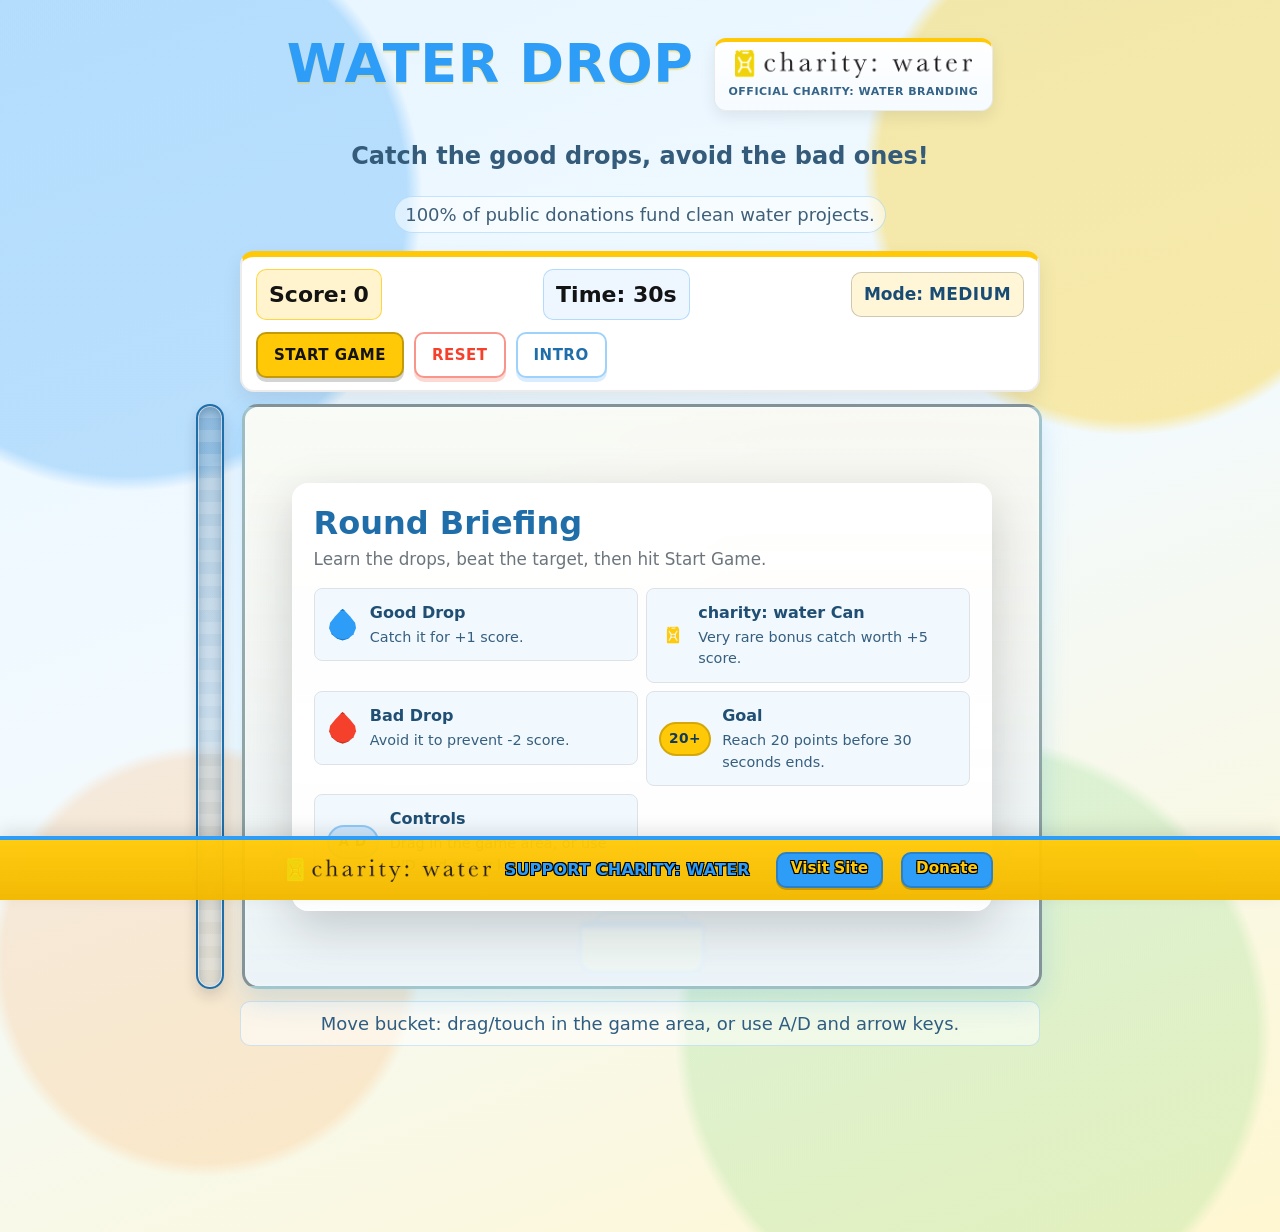
==== game.html @ 1d6e4970 "Refactor code structure for improved readability and maintainability" ====
<!DOCTYPE html>
<html lang="en">

<head>
  <meta charset="UTF-8">
  <meta name="viewport" content="width=device-width, initial-scale=1.0">
  <title>Water Drop Game</title>
  <link rel="stylesheet" href="https://cdn.jsdelivr.net/npm/bootstrap@5.3.3/dist/css/bootstrap.min.css">
  <link rel="stylesheet" href="styles.css">
</head>

<body>
  <div class="game-wrapper">

    <div class="title-row">
      <h1 class="game-title">Water Drop</h1>
      <div class="cw-brand" aria-label="charity: water">
        <img class="cw-logo" src="img/cw_logo-horizontal.png" alt="charity: water logo">
        <span class="cw-brand-line">Official charity: water branding</span>
      </div>
    </div>

    <p class="game-tagline">Catch the good drops, avoid the bad ones!</p>

    <p class="brand-note">100% of public donations fund clean water projects.</p>

    <div class="score-panel">
      <div class="score">Score: <span id="score">0</span></div>
      <div class="timer">Time: <span id="time">30</span>s</div>
      <div class="difficulty-indicator">Mode: <span id="difficulty-label">Medium</span></div>
      <div class="action-buttons">
        <button id="start-btn">Start Game</button>
        <button id="reset-btn">Reset</button>
        <a href="index.html" class="menu-link-btn">Intro</a>
      </div>
    </div>

    <div class="game-area">

      <div class="score-progress" aria-hidden="true">
        <div id="score-progress-fill"></div>
      </div>

      <div id="game-container">
        <div id="start-overlay" class="start-overlay" aria-hidden="false">
          <div class="card border-0 shadow-lg intro-card">
            <div class="card-body p-3 p-md-4">

              <h2 class="h3 fw-bold mb-1 intro-title">Round Briefing</h2>

              <p class="text-secondary mb-3">Learn the drops, beat the target, then hit Start Game.</p>

              <div class="row g-2">

                <div class="col-12 col-md-6">
                  <div class="d-flex align-items-center gap-2 rounded-3 border p-2 intro-legend-item">
                    <span class="legend-drop legend-drop-good" aria-hidden="true"></span>
                    <div class="d-grid intro-copy">
                      <strong>Good Drop</strong>
                      <span>Catch it for +1 score.</span>
                    </div>
                  </div>
                </div>

                <div class="col-12 col-md-6">
                  <div class="d-flex align-items-center gap-2 rounded-3 border p-2 intro-legend-item">
                    <span class="legend-can" aria-hidden="true"></span>
                    <div class="d-grid intro-copy">
                      <strong>charity: water Can</strong>
                      <span id="bonus-can-rule-text">Very rare bonus catch worth +5 score.</span>
                    </div>
                  </div>
                </div>

                <div class="col-12 col-md-6">
                  <div class="d-flex align-items-center gap-2 rounded-3 border p-2 intro-legend-item">
                    <span class="legend-drop legend-drop-bad" aria-hidden="true"></span>
                    <div class="d-grid intro-copy">
                      <strong>Bad Drop</strong>
                      <span id="dirty-drop-rule-text">Avoid it to prevent -1 score.</span>
                    </div>
                  </div>
                </div>

                <div class="col-12 col-md-6">
                  <div class="d-flex align-items-center gap-2 rounded-3 border p-2 intro-legend-item">
                    <span id="round-goal-badge" class="badge rounded-pill intro-badge-goal" aria-hidden="true">20+</span>
                    <div class="d-grid intro-copy">
                      <strong>Goal</strong>
                      <span id="round-goal-text">Reach 20 points before 30 seconds ends.</span>
                    </div>
                  </div>
                </div>

                <div class="col-12 col-md-6">
                  <div class="d-flex align-items-center gap-2 rounded-3 border p-2 intro-legend-item">
                    <span class="badge rounded-pill intro-badge-controls" aria-hidden="true">A D</span>
                    <div class="d-grid intro-copy">
                      <strong>Controls</strong>
                      <span>Drag in the game area, or use A/D and arrow keys.</span>
                    </div>
                  </div>
                </div>

              </div>
            </div>
          </div>
        </div>

        <div id="dirty-drop-notice" class="alert alert-danger alert-dismissible fade dirty-drop-notice d-none" role="alert" aria-live="polite">
          <strong>Bad drop caught.</strong> Dirty water drops can deteriorate the environment and health.
          <button id="dirty-drop-notice-close" type="button" class="btn-close" aria-label="Close warning"></button>
        </div>

        <div id="bucket" aria-hidden="true"></div>
        
      </div>
    </div>

    <p class="control-hint">Move bucket: drag/touch in the game area, or use A/D and arrow keys.</p>

    <p id="game-message" class="game-message" aria-live="polite"></p>

    <footer class="cw-link-section" aria-label="charity: water links">
      <div class="cw-link-brand">
        <img class="cw-footer-icon" src="img/cw_logo-horizontal.png" alt="charity: water logo">
        <span class="cw-link-label">Support charity: water</span>
      </div>
      <div class="cw-link-actions">
        <a class="cw-link-btn" href="https://www.charitywater.org/" target="_blank" rel="noopener noreferrer">Visit Site</a>
        <a class="cw-link-btn" href="https://www.charitywater.org/donate" target="_blank" rel="noopener noreferrer">Donate</a>
      </div>
    </footer>

  </div>

  <script src="script.js"></script>
</body>

</html>
---- styles.css ----
/* Charity: water Brand Colors & Fonts

Primary Colors:
- Yellow:     #FFC907
- Blue:       #2E9DF7

Secondary Colors:
- Light Blue: #8BD1CB
- Green:      #4FCB53
- Orange:     #FF902A
- Red:        #F5402C
- Dark Green: #159A48
- Pink:       #F16061

Fonts:
- Proxima Nova
- Avenir

*/

* {
  margin: 0;
  padding: 0;
  box-sizing: border-box;
  font-family: inherit;
}

html {
  font-family: "Proxima Nova", Avenir, "Avenir Next", "Segoe UI", sans-serif;
}

:root {
  --cw-yellow: #FFC907;
  --cw-blue: #2E9DF7;
  --cw-light-blue: #8BD1CB;
  --cw-green: #4FCB53;
  --cw-orange: #FF902A;
  --cw-red: #F5402C;
  --cw-ink: #131313;
  --cw-paper: #ffffff;
  --cw-mist: #f2f8fd;
  --game-max-width: 800px;
}

body {
  display: flex;
  justify-content: center;
  align-items: flex-start;
  min-height: 100vh;
  padding: 32px 16px 94px;
  background:
    radial-gradient(circle at 10% 16%, rgba(46, 157, 247, 0.28) 0 18%, transparent 19%),
    radial-gradient(circle at 88% 14%, rgba(255, 201, 7, 0.34) 0 16%, transparent 17%),
    radial-gradient(circle at 76% 84%, rgba(79, 203, 83, 0.16) 0 20%, transparent 21%),
    radial-gradient(circle at 16% 78%, rgba(255, 144, 42, 0.16) 0 14%, transparent 15%),
    linear-gradient(160deg, #e7f5ff 0%, #f2faff 46%, #fff7d1 100%);
  color: var(--cw-ink);
}

.intro-screen {
  position: fixed;
  inset: 0;
  z-index: 40;
  display: grid;
  place-items: center;
  padding: 20px;
  transition: opacity 0.28s ease, visibility 0.28s ease;
}

.intro-screen.hidden {
  opacity: 0;
  visibility: hidden;
  pointer-events: none;
}

.intro-screen__backdrop {
  position: absolute;
  inset: 0;
  overflow: hidden;
  background:
    radial-gradient(circle at 18% 14%, rgba(255, 255, 255, 0.38) 0 8%, transparent 9%),
    radial-gradient(circle at 78% 22%, rgba(255, 255, 255, 0.24) 0 9%, transparent 10%),
    radial-gradient(120% 58% at 50% 116%, rgba(47, 153, 235, 0.7) 0 52%, rgba(31, 120, 199, 0.82) 53% 68%, rgba(17, 86, 150, 0.9) 69% 100%),
    radial-gradient(64% 34% at 20% 96%, rgba(79, 203, 83, 0.34) 0 52%, transparent 53%),
    radial-gradient(70% 30% at 82% 98%, rgba(139, 209, 203, 0.38) 0 50%, transparent 51%),
    radial-gradient(50% 22% at 52% 78%, rgba(255, 255, 255, 0.22) 0 46%, transparent 47%),
    repeating-linear-gradient(176deg,
      rgba(255, 255, 255, 0.22) 0 2px,
      rgba(255, 255, 255, 0.03) 2px 14px,
      rgba(255, 255, 255, 0) 14px 22px),
    linear-gradient(180deg, #dcf4ff 0%, #c8ecff 38%, #afe1ff 66%, #8dcefb 86%, #6cbcf0 100%);
  background-blend-mode: screen, screen, normal, normal, normal, screen, soft-light, normal;
}

.intro-screen__backdrop::before,
.intro-screen__backdrop::after {
  content: "";
  position: absolute;
  inset: 0;
  pointer-events: none;
}

.intro-screen__backdrop::before {
  background:
    radial-gradient(24px 12px at 16% 28%, rgba(255, 144, 42, 0.34) 0 78%, transparent 79%),
    radial-gradient(22px 11px at 72% 36%, rgba(255, 144, 42, 0.3) 0 78%, transparent 79%),
    radial-gradient(20px 10px at 86% 50%, rgba(255, 144, 42, 0.26) 0 78%, transparent 79%),
    radial-gradient(28px 14px at 30% 56%, rgba(255, 201, 7, 0.24) 0 78%, transparent 79%),
    radial-gradient(circle at 14% 60%, rgba(255, 255, 255, 0.24) 0 4px, transparent 5px),
    radial-gradient(circle at 22% 66%, rgba(255, 255, 255, 0.2) 0 3px, transparent 4px),
    radial-gradient(circle at 82% 62%, rgba(255, 255, 255, 0.24) 0 4px, transparent 5px),
    radial-gradient(circle at 76% 70%, rgba(255, 255, 255, 0.2) 0 3px, transparent 4px);
  opacity: 0.9;
  animation: introBubbleFloat 14s ease-in-out infinite;
}

.intro-screen__backdrop::after {
  background:
    radial-gradient(80% 22% at 50% 86%, rgba(255, 255, 255, 0.22) 0 34%, transparent 35%),
    radial-gradient(90% 28% at 50% 92%, rgba(139, 209, 203, 0.2) 0 34%, transparent 35%),
    radial-gradient(100% 36% at 50% 100%, rgba(46, 157, 247, 0.24) 0 34%, transparent 35%);
  mix-blend-mode: screen;
  animation: introWaveDrift 12s ease-in-out infinite;
}

.intro-screen__panel {
  position: relative;
  width: min(1020px, 100%);
  min-height: clamp(590px, 80vh, 730px);
  border-radius: 28px;
  border: 2px solid rgba(26, 103, 161, 0.24);
  border-top: 8px solid var(--cw-yellow);
  background:
    linear-gradient(180deg, rgba(255, 255, 255, 0.96) 0%, rgba(242, 250, 255, 0.98) 100%);
  box-shadow:
    0 28px 44px rgba(19, 19, 19, 0.18),
    inset 0 0 0 1px rgba(255, 255, 255, 0.82);
  padding: clamp(28px, 4vw, 48px);
  display: flex;
  flex-direction: column;
  overflow: hidden;
}

.intro-screen__theme-toggle {
  position: absolute;
  top: 14px;
  right: 14px;
  z-index: 2;
  min-height: 38px;
  padding: 7px 12px;
  border-radius: 999px;
  border: 1px solid rgba(46, 157, 247, 0.38);
  background: rgba(255, 255, 255, 0.9);
  color: #185987;
  font-size: 0.8rem;
  font-weight: 800;
  letter-spacing: 0.04rem;
  text-transform: uppercase;
  cursor: pointer;
  transition: background-color 0.2s ease, border-color 0.2s ease, color 0.2s ease;
}

.intro-screen__theme-toggle:hover {
  background: rgba(46, 157, 247, 0.14);
  border-color: rgba(46, 157, 247, 0.55);
}

.intro-screen__theme-toggle:focus-visible {
  outline: 3px solid rgba(46, 157, 247, 0.4);
  outline-offset: 2px;
}

.intro-screen__panel::before,
.intro-screen__panel::after {
  content: "";
  position: absolute;
  pointer-events: none;
  border-radius: 50%;
}

.intro-screen__panel::before {
  width: 240px;
  height: 240px;
  right: -80px;
  top: -80px;
  background: radial-gradient(circle, rgba(255, 201, 7, 0.28) 0%, rgba(255, 201, 7, 0) 70%);
}

.intro-screen__panel::after {
  width: 290px;
  height: 290px;
  left: -120px;
  bottom: -150px;
  background: radial-gradient(circle, rgba(46, 157, 247, 0.22) 0%, rgba(46, 157, 247, 0) 72%);
}

.intro-screen__title {
  position: relative;
  z-index: 1;
  margin: -12px auto 0;
  padding: 2px 16px 8px;
  text-align: center;
  font-size: clamp(1.5rem, 2.9vw, 3.6rem);
  line-height: 1.05;
  font-weight: 900;
  letter-spacing: 0.16rem;
  text-transform: uppercase;
  color: #0f5f9d;
  border-bottom: 4px solid var(--cw-yellow);
  text-shadow: 0 1px 0 rgba(255, 255, 255, 0.55);
}

.intro-screen__title::after {
  content: "";
  display: block;
  width: clamp(120px, 26vw, 240px);
  height: 8px;
  margin: 8px auto 0;
  border-radius: 999px;
  background:
    repeating-radial-gradient(circle at 6px 8px, rgba(46, 157, 247, 0.55) 0 4px, rgba(46, 157, 247, 0) 4px 12px);
  opacity: 0.6;
}

.intro-screen__logo {
  position: relative;
  z-index: 1;
  display: block;
  width: clamp(165px, 22vw, 235px);
  height: auto;
  margin: 14px auto 0;
  padding: 8px 14px;
  border-radius: 999px;
  background: rgba(255, 255, 255, 0.84);
  border: 1px solid rgba(0, 0, 0, 0.45);
  box-shadow:
    inset 0 0 0 1px rgba(255, 255, 255, 0.55),
    0 6px 16px rgba(17, 84, 134, 0.12);
  transition: border-color 0.3s ease, box-shadow 0.3s ease;
}

.intro-screen__logo:hover {
  border-color: rgba(0, 0, 0, 0.8);
  box-shadow:
    inset 0 0 0 1px rgba(255, 255, 255, 0.62),
    0 8px 18px rgba(0, 0, 0, 0.2);
}

.intro-screen__info-grid {
  width: 100%;
  margin-top: 18px;
  display: grid;
  grid-template-columns: minmax(250px, 280px) minmax(0, 1fr);
  gap: 14px;
  align-items: stretch;
  position: relative;
  z-index: 1;
}

.intro-screen__mission {
  position: relative;
  width: 100%;
  min-height: 0;
  margin-top: 0;
  padding: 16px 14px;
  border-radius: 14px;
  border: 1px solid rgba(46, 157, 247, 0.35);
  border-left: 5px solid var(--cw-yellow);
  background:
    linear-gradient(180deg, rgba(255, 255, 255, 0.94) 0%, rgba(232, 247, 255, 0.95) 100%);
  box-shadow:
    inset 0 0 0 1px rgba(255, 255, 255, 0.65),
    0 8px 18px rgba(15, 95, 157, 0.12);
  display: flex;
  flex-direction: column;
  text-align: center;
}

.intro-screen__mission::before {
  content: "";
  align-self: center;
  width: 30px;
  height: 30px;
  margin-bottom: 8px;
  border-radius: 55% 55% 68% 68%;
  clip-path: polygon(50% 0%, 73% 24%, 89% 44%, 92% 61%, 84% 80%, 67% 94%, 50% 100%, 33% 94%, 16% 80%, 8% 61%, 11% 44%, 27% 24%);
  background: linear-gradient(180deg, #8fd8ff 0%, #4eaefa 55%, #2e9df7 100%);
  border: 2px solid rgba(18, 88, 140, 0.45);
  box-shadow: inset 0 0 0 1px rgba(255, 255, 255, 0.45);
}

.intro-screen__mission-title {
  margin: 0;
  text-transform: uppercase;
  letter-spacing: 0.06rem;
  font-size: clamp(0.9rem, 1.35vw, 1.1rem);
  font-weight: 920;
  padding-bottom: 15px;
  color: #0f5f9d;
}

.intro-screen__mission-text {
  margin: 7px 0 0;
  font-size: clamp(0.92rem, 1.5vw, 1.1rem);
  line-height: 1.5;
  color: #1f557c;
}

.intro-screen__gameplay {
  width: 100%;
  padding: 16px;
  border-radius: 14px;
  border: 1px solid rgba(46, 157, 247, 0.35);
  border-top: 5px solid var(--cw-blue);
  background: linear-gradient(180deg, rgba(255, 255, 255, 0.95) 0%, rgba(236, 248, 255, 0.96) 100%);
  box-shadow:
    inset 0 0 0 1px rgba(255, 255, 255, 0.65),
    0 8px 18px rgba(15, 95, 157, 0.1);
}

.intro-screen__gameplay-title {
  margin: 0;
  font-size: clamp(1rem, 1.6vw, 1.15rem);
  text-transform: uppercase;
  letter-spacing: 0.05rem;
  font-weight: 900;
  color: #0f5f9d;
}

.intro-screen__gameplay-text {
  margin: 10px 0 0;
  font-size: clamp(0.92rem, 1.35vw, 1.02rem);
  line-height: 1.55;
  color: #1f557c;
}

.intro-screen__gameplay-list {
  margin: 12px 0 0;
  padding-left: 18px;
  display: grid;
  gap: 8px;
  color: #194d73;
  font-size: 0.94rem;
  line-height: 1.45;
  font-weight: 700;
}

.intro-screen__difficulty {
  width: 100%;
  grid-column: 1 / -1;
  padding: 16px;
  border-radius: 14px;
  border: 1px solid rgba(46, 157, 247, 0.35);
  border-top: 5px solid var(--cw-blue);
  background: linear-gradient(180deg, rgba(255, 255, 255, 0.95) 0%, rgba(236, 248, 255, 0.96) 100%);
  box-shadow:
    inset 0 0 0 1px rgba(255, 255, 255, 0.65),
    0 8px 18px rgba(15, 95, 157, 0.1);
}

.intro-screen__terrain {
  width: 100%;
  grid-column: 1 / -1;
  padding: 16px;
  border-radius: 14px;
  border: 1px solid rgba(46, 157, 247, 0.35);
  border-top: 5px solid var(--cw-blue);
  background: linear-gradient(180deg, rgba(255, 255, 255, 0.95) 0%, rgba(236, 248, 255, 0.96) 100%);
  box-shadow:
    inset 0 0 0 1px rgba(255, 255, 255, 0.65),
    0 8px 18px rgba(15, 95, 157, 0.1);
}

.intro-screen__difficulty-title {
  margin: 0;
  font-size: clamp(1rem, 1.7vw, 1.2rem);
  text-transform: uppercase;
  letter-spacing: 0.05rem;
  font-weight: 900;
  color: #0f5f9d;
  text-align: center;
}

.intro-screen__difficulty-list {
  margin-top: 14px;
  display: grid;
  grid-template-columns: repeat(3, minmax(0, 1fr));
  gap: 12px;
  width: 100%;
}

.intro-screen__terrain-list {
  margin-top: 14px;
  display: grid;
  grid-template-columns: repeat(2, minmax(0, 1fr));
  gap: 12px;
  width: 100%;
}

.intro-screen__difficulty-btn {
  min-height: clamp(76px, 11.5vh, 96px);
  width: 100%;
  border-radius: 12px;
  border: 2px solid rgba(19, 19, 19, 0.28);
  background:
    linear-gradient(180deg, rgba(8, 38, 58, 0.44) 0%, rgba(8, 38, 58, 0.44) 100%),
    url("img/img-1.jpg") center/cover no-repeat;
  color: var(--cw-paper);
  text-transform: uppercase;
  font-size: clamp(1rem, 2vw, 1.3rem);
  font-weight: 900;
  letter-spacing: 0.08rem;
  cursor: pointer;
  box-shadow: 0 6px 0 rgba(19, 19, 19, 0.24);
  transition: transform 0.15s ease, box-shadow 0.15s ease, border-color 0.2s ease;
}

.intro-screen__terrain-btn {
  min-height: clamp(74px, 11vh, 92px);
  width: 100%;
  border-radius: 12px;
  border: 2px solid rgba(19, 19, 19, 0.28);
  color: var(--cw-paper);
  text-transform: uppercase;
  font-size: clamp(0.95rem, 1.8vw, 1.2rem);
  font-weight: 900;
  letter-spacing: 0.08rem;
  cursor: pointer;
  box-shadow: 0 6px 0 rgba(19, 19, 19, 0.24);
  transition: transform 0.15s ease, box-shadow 0.15s ease, border-color 0.2s ease;
}

.intro-screen__terrain-btn:hover {
  transform: translateY(-1px);
  box-shadow: 0 8px 0 rgba(19, 19, 19, 0.26);
  border-color: rgba(255, 255, 255, 0.78);
}

.intro-screen__terrain-btn:focus-visible {
  outline: 3px solid rgba(46, 157, 247, 0.44);
  outline-offset: 2px;
}

.intro-screen__terrain-btn[data-terrain="desert"] {
  background:
    linear-gradient(180deg, rgba(115, 79, 15, 0.4) 0%, rgba(115, 79, 15, 0.4) 100%),
    linear-gradient(160deg, #d8ac5f 0%, #c98a3b 48%, #b36f28 100%);
}

.intro-screen__terrain-btn[data-terrain="mountains"] {
  background:
    linear-gradient(180deg, rgba(22, 34, 48, 0.46) 0%, rgba(22, 34, 48, 0.46) 100%),
    linear-gradient(160deg, #8d98a6 0%, #5d6875 52%, #3e4751 100%);
}

.intro-screen__terrain-btn[data-terrain="frozen"] {
  background:
    linear-gradient(180deg, rgba(38, 95, 130, 0.38) 0%, rgba(38, 95, 130, 0.38) 100%),
    linear-gradient(160deg, #d8f0ff 0%, #93cbf1 46%, #60a8de 100%);
}

.intro-screen__terrain-btn[data-terrain="grasslands"] {
  background:
    linear-gradient(180deg, rgba(22, 78, 43, 0.35) 0%, rgba(22, 78, 43, 0.35) 100%),
    linear-gradient(160deg, #9fda7d 0%, #5aa14a 50%, #3f7d36 100%);
}

.intro-screen__difficulty-btn:hover {
  transform: translateY(-1px);
  box-shadow: 0 8px 0 rgba(19, 19, 19, 0.26);
  border-color: rgba(255, 255, 255, 0.78);
}

.intro-screen__difficulty-btn:focus-visible {
  outline: 3px solid rgba(46, 157, 247, 0.44);
  outline-offset: 2px;
}

.intro-screen__difficulty-btn[data-difficulty="easy"] {
  border-left: 6px solid var(--cw-green);
}

.intro-screen__difficulty-btn[data-difficulty="medium"] {
  border-left: 6px solid var(--cw-yellow);
}

.intro-screen__difficulty-btn[data-difficulty="hard"] {
  border-left: 6px solid var(--cw-red);
}

.intro-screen__info-grid.is-choosing-difficulty {
  grid-template-columns: minmax(0, 1fr);
}

.intro-screen__actions {
  width: 100%;
  margin-top: auto;
  padding-top: 18px;
  display: flex;
  justify-content: center;
  position: relative;
  z-index: 1;
}

.cw-link-section {
  position: fixed;
  left: 0;
  right: 0;
  bottom: 0;
  z-index: 72;
  width: 100%;
  margin: 0;
  padding: 12px 16px;
  border-top: 4px solid var(--cw-blue);
  border-left: 0;
  border-right: 0;
  border-bottom: 0;
  border-radius: 0;
  background:
    linear-gradient(180deg, rgba(255, 201, 7, 0.96) 0%, rgba(242, 184, 0, 0.98) 100%);
  display: flex;
  align-items: center;
  justify-content: center;
  column-gap: 26px;
  row-gap: 8px;
  flex-wrap: wrap;
  box-shadow: 0 -6px 16px rgba(19, 19, 19, 0.1);
  transition: background 0.3s ease, border-top-color 0.3s ease, box-shadow 0.3s ease;
}

.cw-link-section--intro {
  z-index: 76;
}

.cw-link-label {
  font-weight: 800;
  color: var(--cw-blue);
  letter-spacing: 0.2px;
  text-transform: uppercase;
  font-size: 1rem;
  line-height: 1;
  white-space: nowrap;
  text-shadow:
    -1px -1px 0 #000,
    1px -1px 0 #000,
    -1px 1px 0 #000,
    1px 1px 0 #000;
  transition: color 0.25s ease, text-shadow 0.25s ease;
}

.cw-link-brand {
  display: inline-flex;
  align-items: center;
  gap: 14px;
}

.cw-footer-icon {
  height: 24px;
  width: auto;
  object-fit: contain;
  display: block;
}

.cw-link-actions {
  display: flex;
  align-items: center;
  column-gap: 18px;
  row-gap: 8px;
  flex-wrap: wrap;
}

.cw-link-btn {
  min-height: 36px;
  padding: 7px 13px;
  border-radius: 10px;
  border: 2px solid rgba(19, 19, 19, 0.2);
  background: var(--cw-blue);
  color: var(--cw-yellow);
  text-decoration: none;
  font-weight: 800;
  font-size: 0.95rem;
  line-height: 1;
  text-shadow:
    -1px -1px 0 #000,
    1px -1px 0 #000,
    -1px 1px 0 #000,
    1px 1px 0 #000;
  box-shadow: 0 2px 0 rgba(0, 0, 0, 0.2);
  transition:
    background-color 0.25s ease,
    border-color 0.25s ease,
    color 0.25s ease,
    text-shadow 0.25s ease,
    box-shadow 0.25s ease,
    transform 0.25s ease;
}

.cw-link-btn:hover {
  background: #2387d5;
  border-color: rgba(46, 157, 247, 0.62);
  color: #ffe786;
  transform: translateY(-1px);
  box-shadow: 0 4px 0 rgba(0, 0, 0, 0.24);
}

.cw-link-btn:active {
  transform: translateY(0);
  box-shadow: 0 2px 0 rgba(0, 0, 0, 0.2);
}

.cw-link-btn:focus-visible {
  outline: 3px solid rgba(46, 157, 247, 0.4);
  outline-offset: 2px;
}

.intro-screen__start-btn {
  min-height: 48px;
  padding: 10px 22px;
  border-radius: 12px;
  border: 2px solid rgba(19, 19, 19, 0.22);
  background: var(--cw-yellow);
  color: var(--cw-ink);
  font-size: 0.95rem;
  font-weight: 900;
  letter-spacing: 0.06rem;
  text-transform: uppercase;
  cursor: pointer;
  box-shadow: 0 5px 0 rgba(19, 19, 19, 0.2);
  transition: transform 0.15s ease, box-shadow 0.15s ease, background-color 0.2s ease;
}

.intro-screen__start-btn:hover {
  background: #ffd739;
  transform: translateY(-1px);
  box-shadow: 0 7px 0 rgba(19, 19, 19, 0.22);
}

.intro-screen__start-btn:focus-visible {
  outline: 3px solid rgba(46, 157, 247, 0.4);
  outline-offset: 2px;
}

.intro-screen__panel.is-dark {
  border-color: rgba(139, 209, 203, 0.34);
  border-top-color: var(--cw-yellow);
  background: linear-gradient(180deg, rgba(20, 40, 56, 0.96) 0%, rgba(12, 28, 44, 0.97) 100%);
  box-shadow:
    0 28px 44px rgba(6, 14, 22, 0.45),
    inset 0 0 0 1px rgba(186, 225, 248, 0.12);
}

.intro-screen__panel.is-dark .intro-screen__title {
  color: #9fd7ff;
  text-shadow: none;
}

.intro-screen__panel.is-dark .intro-screen__title::after {
  background:
    repeating-radial-gradient(circle at 6px 8px, rgba(139, 209, 203, 0.55) 0 4px, rgba(139, 209, 203, 0) 4px 12px);
  opacity: 0.5;
}

.intro-screen__panel.is-dark .intro-screen__logo {
  background: rgba(255, 255, 255, 0.96);
  border-color: rgba(0, 0, 0, 0.42);
  filter: none;
  box-shadow:
    inset 0 0 0 1px rgba(255, 255, 255, 0.62),
    0 8px 18px rgba(5, 12, 20, 0.35);
}

.intro-screen__panel.is-dark .intro-screen__mission {
  border-color: rgba(139, 209, 203, 0.45);
  background: linear-gradient(180deg, rgba(14, 36, 52, 0.95) 0%, rgba(10, 28, 43, 0.96) 100%);
  box-shadow:
    inset 0 0 0 1px rgba(167, 218, 247, 0.15),
    0 8px 18px rgba(5, 12, 20, 0.38);
}

.intro-screen__panel.is-dark .intro-screen__mission::before {
  background: linear-gradient(180deg, #9fe8ff 0%, #65c1ff 55%, #4fa5ef 100%);
  border-color: rgba(167, 218, 247, 0.4);
}

.intro-screen__panel.is-dark .intro-screen__mission-title {
  color: #7ec6ff;
}

.intro-screen__panel.is-dark .intro-screen__mission-text {
  color: #d7eeff;
}

.intro-screen__panel.is-dark .intro-screen__gameplay {
  border-color: rgba(139, 209, 203, 0.45);
  background: linear-gradient(180deg, rgba(14, 36, 52, 0.95) 0%, rgba(10, 28, 43, 0.96) 100%);
  box-shadow:
    inset 0 0 0 1px rgba(167, 218, 247, 0.15),
    0 8px 18px rgba(5, 12, 20, 0.38);
}

.intro-screen__panel.is-dark .intro-screen__gameplay-title {
  color: #7ec6ff;
}

.intro-screen__panel.is-dark .intro-screen__gameplay-text,
.intro-screen__panel.is-dark .intro-screen__gameplay-list {
  color: #d7eeff;
}

.intro-screen__panel.is-dark .intro-screen__difficulty {
  border-color: rgba(139, 209, 203, 0.45);
  background: linear-gradient(180deg, rgba(14, 36, 52, 0.95) 0%, rgba(10, 28, 43, 0.96) 100%);
  box-shadow:
    inset 0 0 0 1px rgba(167, 218, 247, 0.15),
    0 8px 18px rgba(5, 12, 20, 0.38);
}

.intro-screen__panel.is-dark .intro-screen__terrain {
  border-color: rgba(139, 209, 203, 0.45);
  background: linear-gradient(180deg, rgba(14, 36, 52, 0.95) 0%, rgba(10, 28, 43, 0.96) 100%);
  box-shadow:
    inset 0 0 0 1px rgba(167, 218, 247, 0.15),
    0 8px 18px rgba(5, 12, 20, 0.38);
}

.intro-screen__panel.is-dark .intro-screen__difficulty-title {
  color: #7ec6ff;
}

.intro-screen__panel.is-dark .intro-screen__difficulty-btn {
  border-color: rgba(167, 218, 247, 0.4);
}

.intro-screen__panel.is-dark .intro-screen__terrain-btn {
  border-color: rgba(167, 218, 247, 0.4);
}

.intro-screen__panel.is-dark .intro-screen__theme-toggle {
  background: rgba(8, 24, 36, 0.88);
  border-color: rgba(139, 209, 203, 0.48);
  color: #c8ebff;
}

.intro-screen__panel.is-dark .intro-screen__theme-toggle:hover {
  background: rgba(18, 41, 58, 0.94);
  border-color: rgba(139, 209, 203, 0.66);
}

.intro-screen__panel.is-dark .cw-link-section {
  border-top-color: rgba(139, 209, 203, 0.5);
  background: linear-gradient(180deg, rgba(9, 24, 36, 0.94) 0%, rgba(13, 30, 44, 0.95) 100%);
}

.intro-screen__panel.is-dark .cw-link-label {
  color: #b9e5ff;
}

.intro-screen__panel.is-dark .cw-footer-icon {
  height: 28px;
  background: rgba(255, 255, 255, 0.96);
  border-radius: 999px;
  padding: 3px 8px;
  border: 1px solid rgba(0, 0, 0, 0.38);
  box-shadow: 0 2px 6px rgba(0, 0, 0, 0.32);
  filter: saturate(1.06) contrast(1.04);
}

.intro-screen__panel.is-dark .cw-link-btn {
  background: rgba(255, 255, 255, 0.1);
  border-color: rgba(139, 209, 203, 0.4);
  color: #c6ebff;
}

.intro-screen__panel.is-dark .cw-link-btn:hover {
  background: rgba(139, 209, 203, 0.2);
  border-color: rgba(139, 209, 203, 0.65);
}

@keyframes introBubbleFloat {

  0%,
  100% {
    transform: translateY(0px);
    opacity: 0.9;
  }

  50% {
    transform: translateY(-8px);
    opacity: 0.76;
  }
}

@keyframes introWaveDrift {

  0%,
  100% {
    transform: translateX(0px) scaleY(1);
  }

  50% {
    transform: translateX(10px) scaleY(1.04);
  }
}

@media (max-width: 900px) {
  .intro-screen__info-grid {
    grid-template-columns: 1fr;
  }
}

@media (max-width: 700px) {
  .intro-screen__difficulty-list {
    grid-template-columns: 1fr;
  }

  .intro-screen__terrain-list {
    grid-template-columns: 1fr;
  }
}

.game-wrapper {
  display: flex;
  flex-direction: column;
  align-items: center;
  gap: 12px;
  width: min(920px, 100%);
}

.title-row {
  width: min(var(--game-max-width), 100%);
  display: flex;
  align-items: center;
  justify-content: center;
  gap: 20px;
  flex-wrap: wrap;
}

.cw-brand {
  display: inline-flex;
  flex-direction: column;
  align-items: center;
  justify-content: center;
  gap: 6px;
  padding: 8px 14px 9px;
  border-top: 4px solid var(--cw-yellow);
  border-radius: 12px;
  border-left: 1px solid rgba(19, 19, 19, 0.08);
  border-right: 1px solid rgba(19, 19, 19, 0.08);
  border-bottom: 1px solid rgba(19, 19, 19, 0.08);
  background: linear-gradient(180deg, #ffffff 0%, #f6fbff 100%);
  box-shadow: 0 6px 16px rgba(19, 19, 19, 0.08);
}

.cw-logo {
  height: 28px;
  width: auto;
  object-fit: contain;
}

.cw-brand-line {
  font-size: 11px;
  font-weight: 700;
  letter-spacing: 0.5px;
  text-transform: uppercase;
  color: #356489;
}

.score-panel {
  display: flex;
  justify-content: space-between;
  align-items: center;
  width: min(var(--game-max-width), 100%);
  gap: 12px;
  padding: 12px 14px;
  background-color: var(--cw-paper);
  border: 2px solid rgba(19, 19, 19, 0.08);
  border-top: 6px solid var(--cw-yellow);
  border-radius: 14px;
  box-shadow: 0 8px 20px rgba(19, 19, 19, 0.08);
  flex-wrap: wrap;
}

.timer {
  flex: 0 1 auto;
  font-size: 22px;
  font-weight: bold;
  background-color: rgba(46, 157, 247, 0.08);
  border: 1px solid rgba(46, 157, 247, 0.3);
  border-radius: 10px;
  padding: 8px 12px;
}

.difficulty-indicator {
  flex: 0 1 auto;
  font-size: 17px;
  font-weight: 800;
  background-color: rgba(255, 201, 7, 0.16);
  border: 1px solid rgba(19, 19, 19, 0.2);
  border-radius: 10px;
  padding: 9px 12px;
  color: #184c74;
}

#difficulty-label {
  text-transform: uppercase;
  letter-spacing: 0.4px;
}

#game-container {
  width: 100%;
  height: clamp(360px, 65vh, 600px);
  background:
    radial-gradient(circle at 50% -10%, rgba(255, 255, 255, 0.6) 0 24%, rgba(255, 255, 255, 0) 56%),
    radial-gradient(circle at 14% 18%, rgba(255, 201, 7, 0.12) 0 18%, rgba(255, 201, 7, 0) 52%),
    radial-gradient(circle at 86% 24%, rgba(255, 144, 42, 0.1) 0 16%, rgba(255, 144, 42, 0) 50%),
    radial-gradient(circle at 24% 84%, rgba(139, 209, 203, 0.2) 0 24%, rgba(139, 209, 203, 0) 58%),
    linear-gradient(180deg, #f3fbff 0%, #ddf2ff 36%, #c6e9ff 70%, #b4e0ff 100%);
  border: 3px solid rgba(46, 157, 247, 0.45);
  border-radius: 16px;
  position: relative;
  overflow: hidden;
  touch-action: none;
  box-shadow:
    inset 0 0 0 1px rgba(255, 255, 255, 0.9),
    0 12px 28px rgba(46, 157, 247, 0.18);
}

.start-overlay {
  position: absolute;
  inset: 0;
  z-index: 12;
  display: flex;
  align-items: center;
  justify-content: center;
  padding: clamp(14px, 2.6vw, 26px);
  background: linear-gradient(180deg, rgba(248, 253, 255, 0.88) 0%, rgba(237, 248, 255, 0.96) 100%);
  backdrop-filter: blur(1.5px);
  transition: opacity 0.2s ease, visibility 0.2s ease;
}

.start-overlay.hidden {
  opacity: 0;
  visibility: hidden;
}

.intro-card {
  width: min(620px, 100%);
  border-radius: 16px;
  border: 2px solid rgba(46, 157, 247, 0.22);
  border-top: 6px solid var(--cw-yellow);
  background: rgba(255, 255, 255, 0.9);
  box-shadow: 0 12px 26px rgba(22, 78, 126, 0.16);
}

.intro-title {
  color: #1f6ea9;
}

.intro-legend-item {
  border: 1px solid rgba(46, 157, 247, 0.22);
  background: rgba(46, 157, 247, 0.06);
}

.intro-copy {
  display: grid;
  gap: 2px;
}

.intro-copy strong {
  color: #204f73;
  font-size: 0.9rem;
}

.intro-copy span {
  color: #365f7f;
  font-size: 0.78rem;
}

.legend-drop {
  width: 28px;
  height: 28px;
  border-radius: 50% 50% 60% 60%;
  clip-path: polygon(50% 0%, 73% 24%, 89% 44%, 92% 61%, 84% 80%, 67% 94%, 50% 100%, 33% 94%, 16% 80%, 8% 61%, 11% 44%, 27% 24%);
  flex: 0 0 auto;
  border: 2px solid #1c7fce;
  background: var(--cw-blue);
}

.legend-drop-bad {
  background: var(--cw-red);
  border-color: #c63524;
}

.legend-can {
  width: 28px;
  height: 28px;
  flex: 0 0 auto;
  background: url("img/water-can-transparent.png") center/contain no-repeat;
}

.intro-badge-goal,
.intro-badge-controls {
  min-width: 46px;
  min-height: 30px;
  padding: 0.35rem 0.55rem;
  border: 2px solid rgba(19, 19, 19, 0.18);
  display: inline-flex;
  align-items: center;
  justify-content: center;
  font-weight: 900;
  letter-spacing: 0.4px;
  font-size: 0.78rem;
  color: #103a5a;
  background: var(--cw-yellow);
}

.intro-badge-controls {
  background: rgba(46, 157, 247, 0.18);
  border-color: rgba(46, 157, 247, 0.4);
}

.dirty-drop-notice {
  position: absolute;
  top: 14px;
  left: 50%;
  transform: translateX(-50%);
  width: min(92%, 560px);
  margin: 0;
  z-index: 14;
  border-width: 2px;
  box-shadow: 0 10px 22px rgba(143, 47, 35, 0.24);
  pointer-events: auto;
}

.game-area {
  position: relative;
  width: min(calc(var(--game-max-width) + var(--progress-width) + var(--progress-gap)), 100%);
  --progress-width: 28px;
  --progress-gap: 12px;
  --progress-offset: 18px;
  padding-left: calc(var(--progress-width) + var(--progress-gap));
  margin-left: calc(-1 * (var(--progress-width) + var(--progress-gap)) / 2 - 16px);
}

#game-container::before {
  content: "";
  position: absolute;
  inset: 0;
  pointer-events: none;
  background:
    repeating-linear-gradient(180deg,
      rgba(255, 255, 255, 0.22) 0 16px,
      transparent 18px 36px);
  opacity: 0.35;
}

.score-progress {
  position: absolute;
  left: calc(var(--progress-gap) - var(--progress-offset));
  top: 0;
  bottom: 0;
  width: var(--progress-width);
  border: 2px solid #1f6ea9;
  border-radius: 999px;
  background:
    repeating-linear-gradient(180deg,
      rgba(255, 255, 255, 0.22) 0 12px,
      rgba(255, 255, 255, 0.08) 12px 24px),
    linear-gradient(180deg, rgba(25, 95, 151, 0.34) 0%, rgba(25, 95, 151, 0.12) 100%);
  overflow: hidden;
  z-index: 5;
  pointer-events: none;
  box-shadow:
    inset 0 0 0 1px rgba(255, 255, 255, 0.55),
    inset 0 4px 10px rgba(17, 64, 102, 0.35),
    0 8px 14px rgba(19, 19, 19, 0.14);
}

.score-progress::after {
  content: "Goal";
  position: absolute;
  top: -30px;
  left: 50%;
  transform: translateX(-50%);
  font-size: 10px;
  font-weight: 800;
  letter-spacing: 0.45px;
  text-transform: uppercase;
  color: #184c74;
  background: var(--cw-yellow);
  border: 1px solid rgba(19, 19, 19, 0.24);
  border-radius: 999px;
  padding: 2px 7px;
  box-shadow: 0 2px 6px rgba(19, 19, 19, 0.2);
}

#score-progress-fill {
  position: absolute;
  left: 0;
  bottom: 0;
  width: 100%;
  height: 0%;
  background:
    radial-gradient(circle at 50% 8%, rgba(255, 201, 7, 0.42) 0 16%, rgba(255, 201, 7, 0) 45%),
    repeating-linear-gradient(180deg,
      rgba(139, 209, 203, 0.36) 0 8px,
      rgba(139, 209, 203, 0.12) 8px 16px),
    repeating-linear-gradient(135deg,
      rgba(255, 255, 255, 0.18) 0 5px,
      rgba(255, 255, 255, 0.04) 5px 10px),
    linear-gradient(180deg, #9edfff 0%, var(--cw-light-blue) 30%, var(--cw-blue) 68%, #1f75b8 100%);
  transition: height 0.2s ease, filter 0.2s ease;
  filter: saturate(120%);
  border-radius: 999px;
  box-shadow: inset 0 -2px 8px rgba(255, 255, 255, 0.22);
}


#start-btn {
  padding: 10px 16px;
  min-height: 44px;
  background-color: var(--cw-yellow);
  color: var(--cw-ink);
  border: 2px solid rgba(19, 19, 19, 0.25);
  border-radius: 10px;
  cursor: pointer;
  font-size: 15px;
  font-weight: 800;
  text-transform: uppercase;
  letter-spacing: 0.5px;
  transition: transform 0.15s ease, box-shadow 0.15s ease, background-color 0.2s ease;
  box-shadow: 0 4px 0 rgba(19, 19, 19, 0.18);
}

#start-btn:hover {
  background-color: #ffd43f;
  transform: translateY(-1px);
  box-shadow: 0 6px 0 rgba(19, 19, 19, 0.18);
}

#start-btn:disabled {
  background-color: #f2cf64;
  opacity: 0.72;
  cursor: not-allowed;
  transform: none;
  box-shadow: 0 4px 0 rgba(19, 19, 19, 0.12);
}

#start-btn:focus-visible,
#reset-btn:focus-visible {
  outline: 3px solid rgba(46, 157, 247, 0.55);
  outline-offset: 2px;
}

#reset-btn {
  padding: 10px 16px;
  min-height: 44px;
  background-color: #ffffff;
  color: var(--cw-red);
  border: 2px solid rgba(245, 64, 44, 0.55);
  border-radius: 10px;
  cursor: pointer;
  font-size: 15px;
  font-weight: 800;
  text-transform: uppercase;
  letter-spacing: 0.5px;
  transition: transform 0.15s ease, box-shadow 0.15s ease, background-color 0.2s ease;
  box-shadow: 0 4px 0 rgba(245, 64, 44, 0.2);
}

#reset-btn:hover {
  background-color: rgba(245, 64, 44, 0.08);
  transform: translateY(-1px);
  box-shadow: 0 6px 0 rgba(245, 64, 44, 0.2);
}

.menu-link-btn {
  padding: 10px 16px;
  min-height: 44px;
  background-color: #ffffff;
  color: #1f6ea9;
  border: 2px solid rgba(46, 157, 247, 0.46);
  border-radius: 10px;
  font-size: 15px;
  font-weight: 800;
  text-transform: uppercase;
  letter-spacing: 0.5px;
  text-decoration: none;
  display: inline-flex;
  align-items: center;
  justify-content: center;
  transition: transform 0.15s ease, box-shadow 0.15s ease, background-color 0.2s ease;
  box-shadow: 0 4px 0 rgba(46, 157, 247, 0.18);
}

.menu-link-btn:hover {
  background-color: rgba(46, 157, 247, 0.08);
  transform: translateY(-1px);
  box-shadow: 0 6px 0 rgba(46, 157, 247, 0.18);
}

.menu-link-btn:focus-visible {
  outline: 3px solid rgba(46, 157, 247, 0.55);
  outline-offset: 2px;
}

@media (max-width: 640px) {}

.score {
  flex: 0 1 auto;
  /* Don't grow, can shrink, auto basis */
  min-height: 44px;
  display: flex;
  align-items: center;
  font-size: 22px;
  font-weight: bold;
  background-color: rgba(255, 201, 7, 0.2);
  border: 1px solid rgba(255, 201, 7, 0.7);
  border-radius: 10px;
  padding: 8px 12px;
}

#score {
  margin-left: 6px;
}

.water-drop {
  position: absolute;
  width: 48px;
  height: 48px;
  background: #2E9DF7;
  border: 3px solid #000000;
  border-radius: 50% 50% 60% 60%;
  clip-path: polygon(50% 0%, 73% 24%, 89% 44%, 92% 61%, 84% 80%, 67% 94%, 50% 100%, 33% 94%, 16% 80%, 8% 61%, 11% 44%, 27% 24%);
  animation: dropFall linear forwards;
  transform-origin: center;
  cursor: default;
  transition: transform 0.12s ease;
  box-shadow:
    inset 0 0 0 1px rgba(255, 255, 255, 0.55),
    0 0 0 3px rgba(255, 255, 255, 0.7),
    0 0 10px rgba(10, 79, 130, 0.32);
}

.water-drop:hover {
  transform: scale(1.05);
}

.dirty-drop,
.bad-drop {
  background: var(--cw-red);
  border-color: #000000;
  box-shadow:
    inset 0 0 0 1px rgba(255, 255, 255, 0.45),
    0 0 0 3px rgba(255, 255, 255, 0.75),
    0 0 0 6px rgba(245, 64, 44, 0.34),
    0 0 12px rgba(111, 20, 14, 0.32);
}

.bonus-can-drop {
  width: 52px;
  height: 52px;
  clip-path: none;
  border-radius: 10px;
  border: 2px solid rgba(19, 19, 19, 0.75);
  background:
    url("img/water-can-transparent.png") center/contain no-repeat,
    linear-gradient(180deg, #ffe58d 0%, #ffcf2f 55%, #f2b701 100%);
  box-shadow:
    inset 0 0 0 1px rgba(255, 255, 255, 0.5),
    0 0 0 3px rgba(255, 255, 255, 0.78),
    0 0 0 7px rgba(255, 201, 7, 0.35),
    0 0 14px rgba(132, 94, 4, 0.35);
}

#bucket {
  position: absolute;
  left: 0;
  bottom: 12px;
  width: clamp(92px, 14vw, 126px);
  height: clamp(40px, 7vw, 54px);
  background: linear-gradient(180deg, #ffe078 0%, var(--cw-yellow) 48%, #f4b500 100%);
  border: 3px solid rgba(30, 106, 172, 0.9);
  border-top-width: 8px;
  border-radius: 8px 8px 15px 15px;
  box-shadow: 0 6px 0 rgba(30, 106, 172, 0.24), inset 0 1px 0 rgba(255, 255, 255, 0.75);
  z-index: 9;
  pointer-events: none;
}

#bucket::before {
  content: "";
  position: absolute;
  left: 10%;
  right: 10%;
  top: -16px;
  height: 12px;
  border: 3px solid rgba(30, 106, 172, 0.9);
  border-bottom: none;
  border-radius: 14px 14px 0 0;
}

.game-title {
  color: var(--cw-blue);
  font-size: clamp(32px, 5vw, 54px);
  margin-top: 0;
  margin-bottom: 20px;
  text-align: center;
  font-weight: 900;
  letter-spacing: 0.6px;
  text-transform: uppercase;
  text-shadow: 0 2px 0 rgba(255, 201, 7, 0.35);
}

.game-tagline {
  color: #355b7a;
  font-size: clamp(16px, 2vw, 24px);
  margin-bottom: 2px;
  margin-top: 9px;
  text-align: center;
  font-weight: 600;
}

.brand-note {
  color: #3f5f79;
  font-size: clamp(16px, 2vw, 18px);
  text-align: center;
  margin-bottom: 6px;
  margin-top: 8px;
  padding: 4px 10px;
  border-radius: 999px;
  border: 1px solid rgba(46, 157, 247, 0.25);
  background: rgba(255, 255, 255, 0.55);
}

.action-buttons {
  display: flex;
  align-items: center;
  justify-content: center;
  gap: 10px;
  flex-wrap: wrap;
}

.game-message {
  width: min(var(--game-max-width), 100%);
  min-height: 48px;
  display: flex;
  align-items: center;
  justify-content: center;
  text-align: center;
  padding: 10px 12px;
  border-radius: 12px;
  font-size: clamp(16px, 2.2vw, 18px);
  font-weight: 800;
  letter-spacing: 0.2px;
  color: transparent;
  background: transparent;
  border: 2px solid transparent;
  transition: background-color 0.2s ease, border-color 0.2s ease, color 0.2s ease;
}

.control-hint {
  width: min(var(--game-max-width), 100%);
  text-align: center;
  font-size: 18px;
  color: #305d80;
  padding: 8px 10px;
  border: 1px solid rgba(46, 157, 247, 0.22);
  border-radius: 10px;
  background: rgba(255, 255, 255, 0.55);
}

.game-message.win {
  color: #125f14;
  background: rgba(79, 203, 83, 0.18);
  border-color: rgba(21, 154, 72, 0.5);
}

.game-message.lose {
  color: #8f2f23;
  background: rgba(245, 64, 44, 0.12);
  border-color: rgba(245, 64, 44, 0.45);
}

@keyframes dropFall {
  from {
    transform: translateY(-20px);
  }

  to {
    transform: translateY(var(--drop-fall-distance, 620px));
  }
}

@media (min-width: 992px) and (max-width: 1366px) {
  .intro-card {
    width: min(700px, 100%);
  }

  .intro-card .card-body {
    padding: 1.35rem !important;
  }

  .intro-title {
    font-size: 2rem;
  }

  .intro-card .card-body>p {
    font-size: 1.05rem;
  }

  .intro-legend-item {
    padding: 0.75rem !important;
    gap: 0.7rem !important;
  }

  .legend-drop {
    width: 32px;
    height: 32px;
  }

  .intro-badge-goal,
  .intro-badge-controls {
    min-width: 52px;
    min-height: 34px;
    font-size: 0.86rem;
  }

  .intro-copy strong {
    font-size: 1rem;
  }

  .intro-copy span {
    font-size: 0.9rem;
  }
}

@media (max-width: 850px) {

  .game-wrapper,
  .title-row,
  .score-panel,
  .game-area,
  #game-container {
    width: 100%;
  }

  .score-panel {
    justify-content: center;
    gap: 10px;
  }

  .timer,
  .score {
    font-size: 20px;
  }

  .title-row {
    gap: 10px;
  }

  .cw-logo {
    height: 24px;
  }

  .game-tagline {
    padding: 0 10px;
  }

  #game-container {
    height: clamp(340px, 62vh, 520px);
  }

  .game-area {
    --progress-width: 20px;
    --progress-gap: 8px;
    padding-left: 0;
    margin-left: 0;
  }

  .score-progress {
    left: 0;
  }

  .control-hint {
    font-size: 13px;
  }
}

@media (max-width: 560px) {
  body {
    padding: 18px 10px 88px;
  }

  .game-wrapper {
    gap: 18px;
  }

  .score-panel {
    display: grid;
    grid-template-columns: 1fr;
    justify-items: center;
    gap: 10px;
    padding: 10px;
  }

  .score,
  .timer {
    width: 100%;
    text-align: center;
    font-size: 19px;
    justify-content: center;
  }

  .action-buttons {
    width: 100%;
    display: grid;
    grid-template-columns: 1fr 1fr;
  }

  .game-title {
    font-size: 38px;
  }

  .game-tagline,
  .brand-note {
    font-size: 18px;
  }

  .cw-brand {
    padding: 7px 10px;
    gap: 4px;
  }

  .cw-logo {
    height: 20px;
  }

  .cw-brand-line {
    font-size: 10px;
  }

  #start-btn,
  #reset-btn {
    width: 100%;
    padding: 11px 10px;
    font-size: 13px;
  }

  .game-area {
    --progress-width: 100%;
    --progress-gap: 0px;
    position: relative;
    display: flex;
    flex-direction: column;
    align-items: stretch;
    gap: 22px;
    padding-left: 0;
    margin-top: 10px;
    margin-left: 0;
  }

  .score-progress {
    position: relative;
    left: auto;
    top: auto;
    bottom: auto;
    width: 100%;
    height: 16px;
    order: 2;
    background:
      repeating-linear-gradient(90deg,
        rgba(255, 255, 255, 0.22) 0 12px,
        rgba(255, 255, 255, 0.08) 12px 24px),
      linear-gradient(90deg, rgba(25, 95, 151, 0.34) 0%, rgba(25, 95, 151, 0.12) 100%);
  }

  .score-progress::after {
    top: -24px;
  }

  #score-progress-fill {
    top: 0;
    bottom: auto;
    left: 0;
    width: 0%;
    height: 100%;
    background:
      radial-gradient(circle at 8% 50%, rgba(255, 201, 7, 0.42) 0 16%, rgba(255, 201, 7, 0) 45%),
      repeating-linear-gradient(90deg,
        rgba(139, 209, 203, 0.36) 0 8px,
        rgba(139, 209, 203, 0.12) 8px 16px),
      repeating-linear-gradient(135deg,
        rgba(255, 255, 255, 0.18) 0 5px,
        rgba(255, 255, 255, 0.04) 5px 10px),
      linear-gradient(90deg, #9edfff 0%, var(--cw-light-blue) 30%, var(--cw-blue) 68%, #1f75b8 100%);
    transition: width 0.2s ease, filter 0.2s ease;
  }

  .control-hint {
    margin-top: 10px;
    font-size: 18px;
    padding: 7px 8px;
  }

  #game-container {
    height: clamp(340px, 60vh, 480px);
    border-radius: 12px;
  }

  .dirty-drop-notice {
    top: 10px;
    width: min(94%, 520px);
    font-size: 13px;
  }

  .intro-card .card-body {
    max-height: none;
    min-height: 340px;
    overflow-y: visible;
    padding: 12px !important;
  }

  .intro-card .card-body>p {
    margin-bottom: 10px !important;
    font-size: 13px;
  }

  .intro-card .row>.col-12 {
    flex: 0 0 100%;
    max-width: 100%;
  }

  .intro-legend-item {
    min-height: 68px;
    gap: 10px !important;
  }

  .legend-drop {
    width: 32px;
    height: 32px;
  }

  .intro-badge-goal,
  .intro-badge-controls {
    min-width: 52px;
    min-height: 34px;
    font-size: 0.84rem;
  }

  .intro-copy strong {
    font-size: 14px;
  }

  .intro-copy span {
    font-size: 12px;
  }

  .cw-link-section {
    padding: 9px 10px;
    column-gap: 14px;
    row-gap: 8px;
  }

  .cw-link-label {
    font-size: 0.78rem;
  }

  .cw-link-btn {
    min-height: 34px;
    font-size: 0.84rem;
    padding: 8px 12px;
  }

  .cw-footer-icon {
    height: 21px;
  }
}
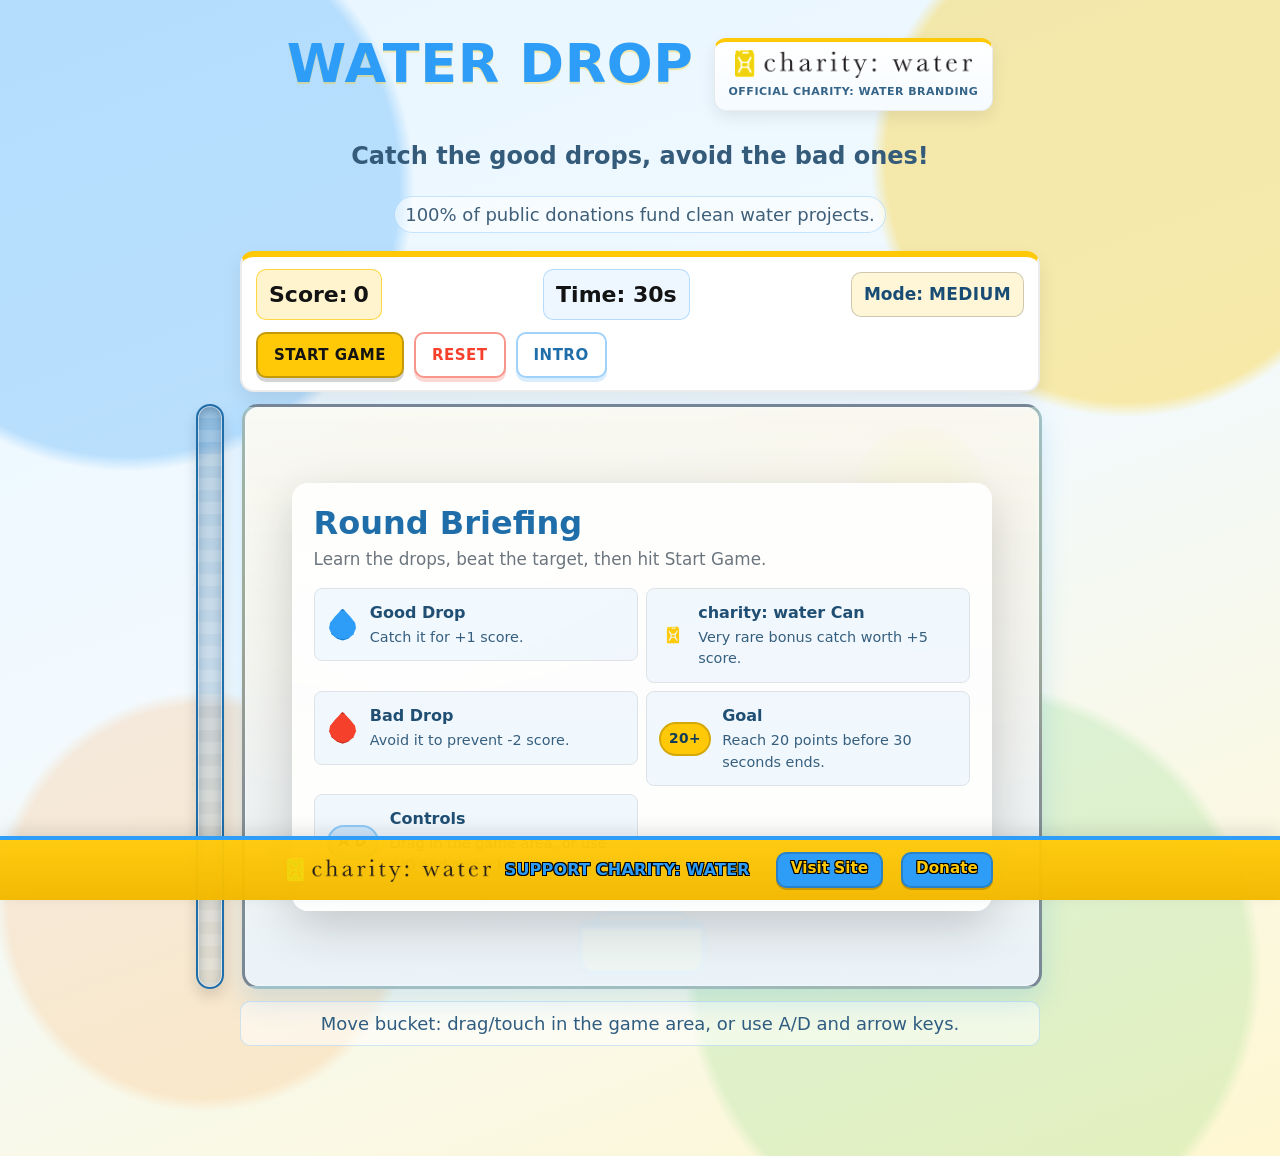
==== commit a5835b7b: "Add end game modal with score display and play again functionality" ====
--- a/game.html
+++ b/game.html
@@ -119,7 +119,22 @@
 
     <p class="control-hint">Move bucket: drag/touch in the game area, or use A/D and arrow keys.</p>
 
-    <p id="game-message" class="game-message" aria-live="polite"></p>
+    <div id="end-game-modal" class="end-game-modal hidden" aria-hidden="true">
+      <div class="end-game-modal-overlay"></div>
+      <div class="end-game-modal-content">
+        <div class="end-game-modal-header">
+          <h2 id="end-game-title" class="end-game-modal-title">Game Over</h2>
+        </div>
+        <div class="end-game-modal-body">
+          <p id="end-game-message" class="end-game-message">Game completed</p>
+          <p id="final-score-display" class="final-score-display">Final Score: 0</p>
+        </div>
+        <div class="end-game-modal-footer">
+          <button id="play-again-btn" class="end-game-btn btn-primary">Play Again</button>
+          <a href="index.html" id="return-home-btn" class="end-game-btn btn-secondary">Return to Home</a>
+        </div>
+      </div>
+    </div>
 
     <footer class="cw-link-section" aria-label="charity: water links">
       <div class="cw-link-brand">
--- a/styles.css
+++ b/styles.css
@@ -1047,11 +1047,7 @@
   position: absolute;
   inset: 0;
   pointer-events: none;
-  background:
-    repeating-linear-gradient(180deg,
-      rgba(255, 255, 255, 0.22) 0 16px,
-      transparent 18px 36px);
-  opacity: 0.35;
+  display: none;
 }
 
 .score-progress {
@@ -1382,6 +1378,157 @@
   border-color: rgba(245, 64, 44, 0.45);
 }
 
+/* End Game Modal Styles */
+.end-game-modal {
+  position: fixed;
+  inset: 0;
+  z-index: 50;
+  display: flex;
+  align-items: center;
+  justify-content: center;
+  padding: 20px;
+  transition: opacity 0.3s ease, visibility 0.3s ease;
+}
+
+.end-game-modal.hidden {
+  opacity: 0;
+  visibility: hidden;
+  pointer-events: none;
+}
+
+.end-game-modal-overlay {
+  position: absolute;
+  inset: 0;
+  background: rgba(19, 19, 19, 0.6);
+  backdrop-filter: blur(2px);
+}
+
+.end-game-modal-content {
+  position: relative;
+  z-index: 51;
+  width: min(500px, 90vw);
+  background: white;
+  border-radius: 20px;
+  border: 3px solid var(--cw-yellow);
+  box-shadow:
+    0 20px 60px rgba(19, 19, 19, 0.3),
+    inset 0 0 0 1px rgba(255, 255, 255, 0.8);
+  overflow: hidden;
+  animation: modalSlideIn 0.4s cubic-bezier(0.34, 1.56, 0.64, 1);
+}
+
+@keyframes modalSlideIn {
+  from {
+    opacity: 0;
+    transform: scale(0.9) translateY(-30px);
+  }
+  to {
+    opacity: 1;
+    transform: scale(1) translateY(0);
+  }
+}
+
+.end-game-modal-header {
+  background: linear-gradient(135deg, var(--cw-yellow) 0%, #ffc40e 100%);
+  padding: 24px;
+  text-align: center;
+  border-bottom: 2px solid rgba(19, 19, 19, 0.1);
+}
+
+.end-game-modal-title {
+  margin: 0;
+  font-size: 2rem;
+  font-weight: 900;
+  color: #0f5f9d;
+  text-transform: uppercase;
+  letter-spacing: 0.1rem;
+  text-shadow: 0 2px 0 rgba(255, 255, 255, 0.5);
+}
+
+.end-game-modal-body {
+  padding: 32px 24px;
+  text-align: center;
+}
+
+.end-game-message {
+  margin: 0 0 16px;
+  font-size: 1.1rem;
+  line-height: 1.6;
+  color: #1f557c;
+  font-weight: 600;
+}
+
+.final-score-display {
+  margin: 0;
+  font-size: 2.2rem;
+  font-weight: 900;
+  color: var(--cw-blue);
+  text-shadow: 0 2px 4px rgba(46, 157, 247, 0.2);
+}
+
+.end-game-modal-footer {
+  display: flex;
+  gap: 12px;
+  padding: 20px 24px;
+  background: rgba(242, 250, 255, 0.5);
+  border-top: 2px solid rgba(46, 157, 247, 0.2);
+  flex-wrap: wrap;
+  justify-content: center;
+}
+
+.end-game-btn {
+  padding: 12px 28px;
+  min-height: 44px;
+  border-radius: 10px;
+  font-size: 15px;
+  font-weight: 800;
+  text-transform: uppercase;
+  letter-spacing: 0.5px;
+  border: 2px solid transparent;
+  cursor: pointer;
+  transition: transform 0.15s ease, box-shadow 0.15s ease, background-color 0.2s ease;
+  text-decoration: none;
+  display: inline-flex;
+  align-items: center;
+  justify-content: center;
+}
+
+.end-game-btn.btn-primary {
+  background-color: var(--cw-yellow);
+  color: #0f5f9d;
+  border-color: rgba(19, 19, 19, 0.25);
+  box-shadow: 0 4px 0 rgba(19, 19, 19, 0.18);
+}
+
+.end-game-btn.btn-primary:hover {
+  background-color: #ffd43f;
+  transform: translateY(-2px);
+  box-shadow: 0 6px 0 rgba(19, 19, 19, 0.18);
+}
+
+.end-game-btn.btn-primary:active {
+  transform: translateY(2px);
+  box-shadow: 0 2px 0 rgba(19, 19, 19, 0.18);
+}
+
+.end-game-btn.btn-secondary {
+  background-color: var(--cw-blue);
+  color: white;
+  border-color: rgba(19, 19, 19, 0.2);
+  box-shadow: 0 4px 0 rgba(19, 19, 19, 0.18);
+}
+
+.end-game-btn.btn-secondary:hover {
+  background-color: #1f7fd8;
+  transform: translateY(-2px);
+  box-shadow: 0 6px 0 rgba(19, 19, 19, 0.18);
+}
+
+.end-game-btn.btn-secondary:active {
+  transform: translateY(2px);
+  box-shadow: 0 2px 0 rgba(19, 19, 19, 0.18);
+}
+
 @keyframes dropFall {
   from {
     transform: translateY(-20px);
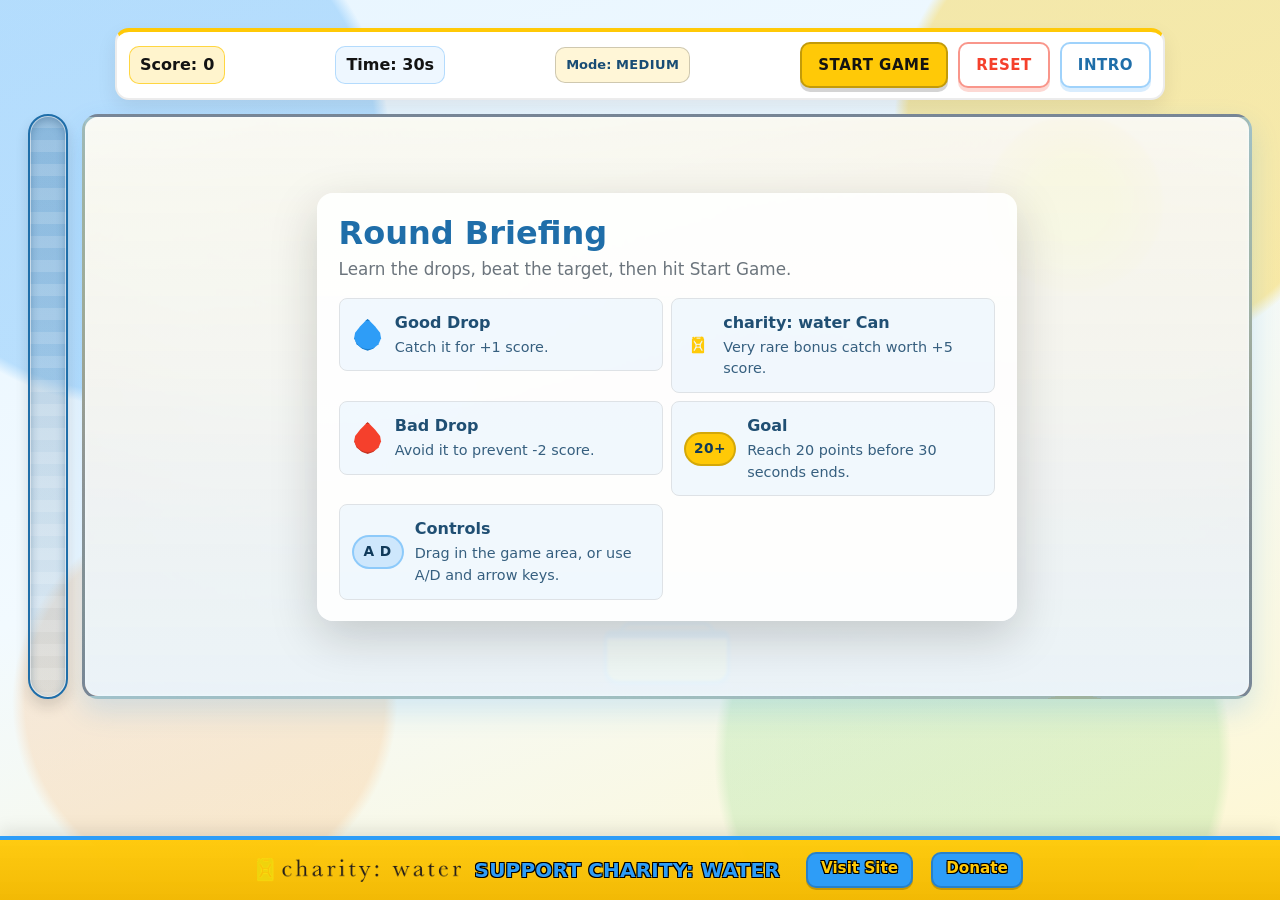
==== commit 5864fa3d: "Refactor game HTML structure and improve CSS styles for better responsiveness and accessibility" ====
--- a/game.html
+++ b/game.html
@@ -12,17 +12,9 @@
 <body>
   <div class="game-wrapper">
 
-    <div class="title-row">
-      <h1 class="game-title">Water Drop</h1>
-      <div class="cw-brand" aria-label="charity: water">
-        <img class="cw-logo" src="img/cw_logo-horizontal.png" alt="charity: water logo">
-        <span class="cw-brand-line">Official charity: water branding</span>
-      </div>
-    </div>
+    <!-- <p class="game-tagline">Catch the good drops, avoid the bad ones!</p> -->
 
-    <p class="game-tagline">Catch the good drops, avoid the bad ones!</p>
-
-    <p class="brand-note">100% of public donations fund clean water projects.</p>
+    <!-- <p class="brand-note">100% of public donations fund clean water projects.</p> -->
 
     <div class="score-panel">
       <div class="score">Score: <span id="score">0</span></div>
@@ -42,6 +34,7 @@
       </div>
 
       <div id="game-container">
+
         <div id="start-overlay" class="start-overlay" aria-hidden="false">
           <div class="card border-0 shadow-lg intro-card">
             <div class="card-body p-3 p-md-4">
@@ -112,12 +105,14 @@
           <button id="dirty-drop-notice-close" type="button" class="btn-close" aria-label="Close warning"></button>
         </div>
 
+        <div id="milestone-message" class="game-message milestone-message" role="status" aria-live="polite" aria-hidden="true"></div>
+
         <div id="bucket" aria-hidden="true"></div>
         
       </div>
     </div>
 
-    <p class="control-hint">Move bucket: drag/touch in the game area, or use A/D and arrow keys.</p>
+    <!-- <p class="control-hint">Move bucket: drag/touch in the game area, or use A/D and arrow keys.</p> -->
 
     <div id="end-game-modal" class="end-game-modal hidden" aria-hidden="true">
       <div class="end-game-modal-overlay"></div>
--- a/styles.css
+++ b/styles.css
@@ -39,7 +39,7 @@
   --cw-ink: #131313;
   --cw-paper: #ffffff;
   --cw-mist: #f2f8fd;
-  --game-max-width: 800px;
+  --game-max-width: 100%;
 }
 
 body {
@@ -47,7 +47,7 @@
   justify-content: center;
   align-items: flex-start;
   min-height: 100vh;
-  padding: 32px 16px 94px;
+  padding: 10px;
   background:
     radial-gradient(circle at 10% 16%, rgba(46, 157, 247, 0.28) 0 18%, transparent 19%),
     radial-gradient(circle at 88% 14%, rgba(255, 201, 7, 0.34) 0 16%, transparent 17%),
@@ -157,12 +157,19 @@
   letter-spacing: 0.04rem;
   text-transform: uppercase;
   cursor: pointer;
-  transition: background-color 0.2s ease, border-color 0.2s ease, color 0.2s ease;
+  transition:
+    transform 0.22s cubic-bezier(0.22, 1, 0.36, 1),
+    background-color 0.2s ease,
+    border-color 0.2s ease,
+    color 0.2s ease,
+    box-shadow 0.22s cubic-bezier(0.22, 1, 0.36, 1);
 }
 
 .intro-screen__theme-toggle:hover {
+  transform: translateY(-2px);
   background: rgba(46, 157, 247, 0.14);
   border-color: rgba(46, 157, 247, 0.55);
+  box-shadow: 0 4px 10px rgba(19, 19, 19, 0.12);
 }
 
 .intro-screen__theme-toggle:focus-visible {
@@ -361,7 +368,7 @@
 .intro-screen__terrain {
   width: 100%;
   grid-column: 1 / -1;
-  padding: 16px;
+  padding: 28px 16px;
   border-radius: 14px;
   border: 1px solid rgba(46, 157, 247, 0.35);
   border-top: 5px solid var(--cw-blue);
@@ -431,7 +438,7 @@
 }
 
 .intro-screen__terrain-btn:hover {
-  transform: translateY(-1px);
+  transform: translateY(-2px);
   box-shadow: 0 8px 0 rgba(19, 19, 19, 0.26);
   border-color: rgba(255, 255, 255, 0.78);
 }
@@ -466,7 +473,7 @@
 }
 
 .intro-screen__difficulty-btn:hover {
-  transform: translateY(-1px);
+  transform: translateY(-2px);
   box-shadow: 0 8px 0 rgba(19, 19, 19, 0.26);
   border-color: rgba(255, 255, 255, 0.78);
 }
@@ -537,7 +544,7 @@
   color: var(--cw-blue);
   letter-spacing: 0.2px;
   text-transform: uppercase;
-  font-size: 1rem;
+  font-size: 1.25rem;
   line-height: 1;
   white-space: nowrap;
   text-shadow:
@@ -599,7 +606,7 @@
   background: #2387d5;
   border-color: rgba(46, 157, 247, 0.62);
   color: #ffe786;
-  transform: translateY(-1px);
+  transform: translateY(-2px);
   box-shadow: 0 4px 0 rgba(0, 0, 0, 0.24);
 }
 
@@ -631,7 +638,7 @@
 
 .intro-screen__start-btn:hover {
   background: #ffd739;
-  transform: translateY(-1px);
+  transform: translateY(-2px);
   box-shadow: 0 7px 0 rgba(19, 19, 19, 0.22);
 }
 
@@ -742,8 +749,10 @@
 }
 
 .intro-screen__panel.is-dark .intro-screen__theme-toggle:hover {
+  transform: translateY(-2px);
   background: rgba(18, 41, 58, 0.94);
   border-color: rgba(139, 209, 203, 0.66);
+  box-shadow: 0 4px 10px rgba(0, 0, 0, 0.3);
 }
 
 .intro-screen__panel.is-dark .cw-link-section {
@@ -809,21 +818,139 @@
 }
 
 @media (max-width: 700px) {
+  .intro-screen {
+    padding: 10px 10px 88px;
+  }
+
+  .intro-screen__panel {
+    width: 100%;
+    min-height: auto;
+    max-height: calc(100vh - 20px);
+    border-radius: 18px;
+    padding: 18px 14px 106px;
+    overflow-y: auto;
+  }
+
+  .intro-screen__theme-toggle {
+    top: 10px;
+    right: 10px;
+    min-height: 34px;
+    padding: 6px 10px;
+    font-size: 0.72rem;
+    letter-spacing: 0.02rem;
+  }
+
+  .intro-screen__title {
+    margin-top: 2px;
+    padding: 0 10px 8px;
+    font-size: clamp(1.3rem, 7.2vw, 2.1rem);
+    letter-spacing: 0.08rem;
+  }
+
+  .intro-screen__logo {
+    width: clamp(138px, 46vw, 184px);
+    margin-top: 10px;
+    padding: 7px 12px;
+  }
+
+  .intro-screen__info-grid {
+    margin-top: 12px;
+    gap: 10px;
+  }
+
+  .intro-screen__mission,
+  .intro-screen__gameplay,
+  .intro-screen__difficulty,
+  .intro-screen__terrain {
+    padding: 12px;
+    border-radius: 12px;
+  }
+
+  .intro-screen__mission-title,
+  .intro-screen__gameplay-title,
+  .intro-screen__difficulty-title {
+    font-size: 0.95rem;
+  }
+
+  .intro-screen__mission-text,
+  .intro-screen__gameplay-text,
+  .intro-screen__gameplay-list {
+    font-size: 0.86rem;
+    line-height: 1.4;
+  }
+
+  .intro-screen__difficulty-btn,
+  .intro-screen__terrain-btn {
+    min-height: 64px;
+    font-size: 0.9rem;
+    letter-spacing: 0.05rem;
+  }
+
   .intro-screen__difficulty-list {
     grid-template-columns: 1fr;
   }
 
   .intro-screen__terrain-list {
     grid-template-columns: 1fr;
+  }
+
+  .intro-screen__actions {
+    padding-top: 14px;
+  }
+
+  .intro-screen__start-btn {
+    width: 100%;
+    min-height: 42px;
+    font-size: 0.86rem;
+    padding: 9px 14px;
+  }
+
+  .cw-link-section,
+  .cw-link-section--intro {
+    padding: 8px 10px;
+    column-gap: 10px;
+    row-gap: 6px;
+  }
+
+  .cw-link-brand {
+    gap: 8px;
+  }
+
+  .cw-link-label {
+    font-size: 0.82rem;
+    white-space: normal;
+    text-align: center;
+  }
+
+  .cw-link-actions {
+    column-gap: 8px;
+    justify-content: center;
+  }
+
+  .cw-link-btn {
+    min-height: 32px;
+    padding: 6px 10px;
+    font-size: 0.8rem;
+  }
+
+  .intro-screen__panel.is-dark .cw-link-label {
+    color: #caedff;
+  }
+
+  .intro-screen__panel.is-dark .cw-link-btn {
+    border-color: rgba(139, 209, 203, 0.55);
   }
 }
 
 .game-wrapper {
   display: flex;
   flex-direction: column;
-  align-items: center;
-  gap: 12px;
-  width: min(920px, 100%);
+  align-items: stretch;
+  gap: 14px;
+  width: 100%;
+  max-width: 1800px;
+  min-height: calc(100vh - 20px);
+  padding: clamp(10px, 1.4vw, 18px);
 }
 
 .title-row {
@@ -869,12 +996,13 @@
   display: flex;
   justify-content: space-between;
   align-items: center;
-  width: min(var(--game-max-width), 100%);
-  gap: 12px;
-  padding: 12px 14px;
+  width: min(1050px, 100%);
+  gap: 10px;
+  padding: 10px 12px;
+  align-self: center;
   background-color: var(--cw-paper);
   border: 2px solid rgba(19, 19, 19, 0.08);
-  border-top: 6px solid var(--cw-yellow);
+  border-top: 4px solid var(--cw-yellow);
   border-radius: 14px;
   box-shadow: 0 8px 20px rgba(19, 19, 19, 0.08);
   flex-wrap: wrap;
@@ -882,22 +1010,22 @@
 
 .timer {
   flex: 0 1 auto;
-  font-size: 22px;
+  font-size: clamp(16px, 1.2vw, 20px);
   font-weight: bold;
   background-color: rgba(46, 157, 247, 0.08);
   border: 1px solid rgba(46, 157, 247, 0.3);
   border-radius: 10px;
-  padding: 8px 12px;
+  padding: 6px 10px;
 }
 
 .difficulty-indicator {
   flex: 0 1 auto;
-  font-size: 17px;
+  font-size: clamp(13px, 1vw, 16px);
   font-weight: 800;
   background-color: rgba(255, 201, 7, 0.16);
   border: 1px solid rgba(19, 19, 19, 0.2);
   border-radius: 10px;
-  padding: 9px 12px;
+  padding: 7px 10px;
   color: #184c74;
 }
 
@@ -1035,11 +1163,10 @@
 .game-area {
   position: relative;
   width: min(calc(var(--game-max-width) + var(--progress-width) + var(--progress-gap)), 100%);
-  --progress-width: 28px;
-  --progress-gap: 12px;
-  --progress-offset: 18px;
+  --progress-width: 40px;
+  --progress-gap: 14px;
   padding-left: calc(var(--progress-width) + var(--progress-gap));
-  margin-left: calc(-1 * (var(--progress-width) + var(--progress-gap)) / 2 - 16px);
+  margin-left: 0;
 }
 
 #game-container::before {
@@ -1052,7 +1179,7 @@
 
 .score-progress {
   position: absolute;
-  left: calc(var(--progress-gap) - var(--progress-offset));
+  left: 0;
   top: 0;
   bottom: 0;
   width: var(--progress-width);
@@ -1130,7 +1257,7 @@
 
 #start-btn:hover {
   background-color: #ffd43f;
-  transform: translateY(-1px);
+  transform: translateY(-2px);
   box-shadow: 0 6px 0 rgba(19, 19, 19, 0.18);
 }
 
@@ -1166,7 +1293,7 @@
 
 #reset-btn:hover {
   background-color: rgba(245, 64, 44, 0.08);
-  transform: translateY(-1px);
+  transform: translateY(-2px);
   box-shadow: 0 6px 0 rgba(245, 64, 44, 0.2);
 }
 
@@ -1191,7 +1318,7 @@
 
 .menu-link-btn:hover {
   background-color: rgba(46, 157, 247, 0.08);
-  transform: translateY(-1px);
+  transform: translateY(-2px);
   box-shadow: 0 6px 0 rgba(46, 157, 247, 0.18);
 }
 
@@ -1205,15 +1332,15 @@
 .score {
   flex: 0 1 auto;
   /* Don't grow, can shrink, auto basis */
-  min-height: 44px;
+  min-height: 38px;
   display: flex;
   align-items: center;
-  font-size: 22px;
+  font-size: clamp(16px, 1.2vw, 20px);
   font-weight: bold;
   background-color: rgba(255, 201, 7, 0.2);
   border: 1px solid rgba(255, 201, 7, 0.7);
   border-radius: 10px;
-  padding: 8px 12px;
+  padding: 6px 10px;
 }
 
 #score {
@@ -1310,20 +1437,21 @@
 
 .game-tagline {
   color: #355b7a;
-  font-size: clamp(16px, 2vw, 24px);
+  font-size: clamp(17px, 1.75vw, 24px);
   margin-bottom: 2px;
-  margin-top: 9px;
+  margin-top: 4px;
   text-align: center;
-  font-weight: 600;
+  font-weight: 700;
+  padding: 0 10px;
 }
 
 .brand-note {
   color: #3f5f79;
-  font-size: clamp(16px, 2vw, 18px);
+  font-size: clamp(15px, 1.25vw, 18px);
   text-align: center;
   margin-bottom: 6px;
-  margin-top: 8px;
-  padding: 4px 10px;
+  margin-top: 4px;
+  padding: 8px 12px;
   border-radius: 999px;
   border: 1px solid rgba(46, 157, 247, 0.25);
   background: rgba(255, 255, 255, 0.55);
@@ -1355,12 +1483,35 @@
   transition: background-color 0.2s ease, border-color 0.2s ease, color 0.2s ease;
 }
 
+.game-message.milestone-message {
+  position: fixed;
+  top: 50%;
+  left: 50%;
+  transform: translate(-50%, -50%) scale(0.9);
+  z-index: 99;
+  opacity: 0;
+  pointer-events: none;
+  transition: all 0.4s cubic-bezier(0.22, 1, 0.36, 1);
+  width: 90%;
+  max-width: 500px;
+  background: linear-gradient(135deg, var(--cw-yellow) 0%, #ffc40e 100%);
+  color: #0f5f9d;
+  border-color: rgba(19, 19, 19, 0.2);
+  box-shadow: 0 12px 32px rgba(19, 19, 19, 0.25);
+  padding: 16px 20px;
+}
+
+.game-message.milestone-message.show {
+  opacity: 1;
+  transform: translate(-50%, -50%) scale(1);
+}
+
 .control-hint {
   width: min(var(--game-max-width), 100%);
   text-align: center;
-  font-size: 18px;
+  font-size: clamp(15px, 1.2vw, 18px);
   color: #305d80;
-  padding: 8px 10px;
+  padding: 10px 12px;
   border: 1px solid rgba(46, 157, 247, 0.22);
   border-radius: 10px;
   background: rgba(255, 255, 255, 0.55);
@@ -1586,7 +1737,6 @@
 
   .game-wrapper,
   .title-row,
-  .score-panel,
   .game-area,
   #game-container {
     width: 100%;
@@ -1595,6 +1745,8 @@
   .score-panel {
     justify-content: center;
     gap: 10px;
+    padding: 12px;
+    width: min(980px, 100%);
   }
 
   .timer,
@@ -1618,11 +1770,22 @@
     height: clamp(340px, 62vh, 520px);
   }
 
+  .water-drop {
+    width: 42px;
+    height: 42px;
+    border-width: 2.5px;
+  }
+
+  .bonus-can-drop {
+    width: 46px;
+    height: 46px;
+    border-width: 2px;
+    border-radius: 9px;
+  }
+
   .game-area {
-    --progress-width: 20px;
-    --progress-gap: 8px;
-    padding-left: 0;
-    margin-left: 0;
+    --progress-width: 32px;
+    --progress-gap: 10px;
   }
 
   .score-progress {
@@ -1634,9 +1797,78 @@
   }
 }
 
-@media (max-width: 560px) {
+@media (max-width: 400px) {
   body {
-    padding: 18px 10px 88px;
+    padding: 8px;
+  }
+
+  .intro-screen {
+    padding: 6px 6px 84px;
+  }
+
+  .intro-screen__panel {
+    border-radius: 14px;
+    border-top-width: 6px;
+    padding: 12px 10px 98px;
+    max-height: calc(100vh - 12px);
+  }
+
+  .intro-screen__theme-toggle {
+    top: 8px;
+    right: 8px;
+    min-height: 30px;
+    padding: 4px 8px;
+    font-size: 0.66rem;
+  }
+
+  .intro-screen__title {
+    font-size: clamp(1.15rem, 7vw, 1.65rem);
+    letter-spacing: 0.05rem;
+  }
+
+  .intro-screen__logo {
+    width: clamp(124px, 48vw, 156px);
+  }
+
+  .intro-screen__mission,
+  .intro-screen__gameplay,
+  .intro-screen__difficulty,
+  .intro-screen__terrain {
+    padding: 10px;
+  }
+
+  .intro-screen__mission-title,
+  .intro-screen__gameplay-title,
+  .intro-screen__difficulty-title {
+    font-size: 0.9rem;
+  }
+
+  .intro-screen__mission-text,
+  .intro-screen__gameplay-text,
+  .intro-screen__gameplay-list {
+    font-size: 0.8rem;
+  }
+
+  .intro-screen__difficulty-btn,
+  .intro-screen__terrain-btn {
+    min-height: 58px;
+    font-size: 0.82rem;
+  }
+
+  .cw-link-section,
+  .cw-link-section--intro {
+    padding: 7px 8px;
+    border-top-width: 3px;
+  }
+
+  .cw-link-label {
+    font-size: 0.74rem;
+  }
+
+  .cw-link-btn {
+    min-height: 30px;
+    font-size: 0.76rem;
+    padding: 6px 9px;
   }
 
   .game-wrapper {
@@ -1648,7 +1880,7 @@
     grid-template-columns: 1fr;
     justify-items: center;
     gap: 10px;
-    padding: 10px;
+    padding: 10px 10px 12px;
   }
 
   .score,
@@ -1694,65 +1926,73 @@
     font-size: 13px;
   }
 
+  .water-drop {
+    width: 36px;
+    height: 36px;
+    border-width: 2px;
+  }
+
+  .bonus-can-drop {
+    width: 40px;
+    height: 40px;
+    border-width: 1.5px;
+    border-radius: 8px;
+  }
+
   .game-area {
-    --progress-width: 100%;
-    --progress-gap: 0px;
-    position: relative;
-    display: flex;
-    flex-direction: column;
-    align-items: stretch;
-    gap: 22px;
-    padding-left: 0;
-    margin-top: 10px;
-    margin-left: 0;
+    --progress-width: 28px;
+    --progress-gap: 8px;
+    padding-left: calc(var(--progress-width) + var(--progress-gap));
+    margin-top: 6px;
+  }
+
+  #game-container {
+    height: clamp(340px, 60vh, 480px);
+    border-radius: 12px;
   }
 
   .score-progress {
-    position: relative;
-    left: auto;
-    top: auto;
-    bottom: auto;
-    width: 100%;
-    height: 16px;
-    order: 2;
+    position: absolute;
+    left: 0;
+    top: 0;
+    bottom: 0;
+    width: var(--progress-width);
+    height: auto;
     background:
-      repeating-linear-gradient(90deg,
+      repeating-linear-gradient(180deg,
         rgba(255, 255, 255, 0.22) 0 12px,
         rgba(255, 255, 255, 0.08) 12px 24px),
-      linear-gradient(90deg, rgba(25, 95, 151, 0.34) 0%, rgba(25, 95, 151, 0.12) 100%);
+      linear-gradient(180deg, rgba(25, 95, 151, 0.34) 0%, rgba(25, 95, 151, 0.12) 100%);
   }
 
   .score-progress::after {
-    top: -24px;
+    top: -28px;
+    font-size: 9px;
+    padding: 2px 6px;
   }
 
   #score-progress-fill {
-    top: 0;
-    bottom: auto;
+    top: auto;
+    bottom: 0;
     left: 0;
-    width: 0%;
-    height: 100%;
+    width: 100%;
+    height: 0%;
     background:
-      radial-gradient(circle at 8% 50%, rgba(255, 201, 7, 0.42) 0 16%, rgba(255, 201, 7, 0) 45%),
-      repeating-linear-gradient(90deg,
+      radial-gradient(circle at 50% 8%, rgba(255, 201, 7, 0.42) 0 16%, rgba(255, 201, 7, 0) 45%),
+      repeating-linear-gradient(180deg,
         rgba(139, 209, 203, 0.36) 0 8px,
         rgba(139, 209, 203, 0.12) 8px 16px),
       repeating-linear-gradient(135deg,
         rgba(255, 255, 255, 0.18) 0 5px,
         rgba(255, 255, 255, 0.04) 5px 10px),
-      linear-gradient(90deg, #9edfff 0%, var(--cw-light-blue) 30%, var(--cw-blue) 68%, #1f75b8 100%);
-    transition: width 0.2s ease, filter 0.2s ease;
+      linear-gradient(180deg, #9edfff 0%, var(--cw-light-blue) 30%, var(--cw-blue) 68%, #1f75b8 100%);
+    transition: height 0.2s ease, filter 0.2s ease;
   }
 
   .control-hint {
     margin-top: 10px;
     font-size: 18px;
     padding: 7px 8px;
-  }
-
-  #game-container {
-    height: clamp(340px, 60vh, 480px);
-    border-radius: 12px;
   }
 
   .dirty-drop-notice {
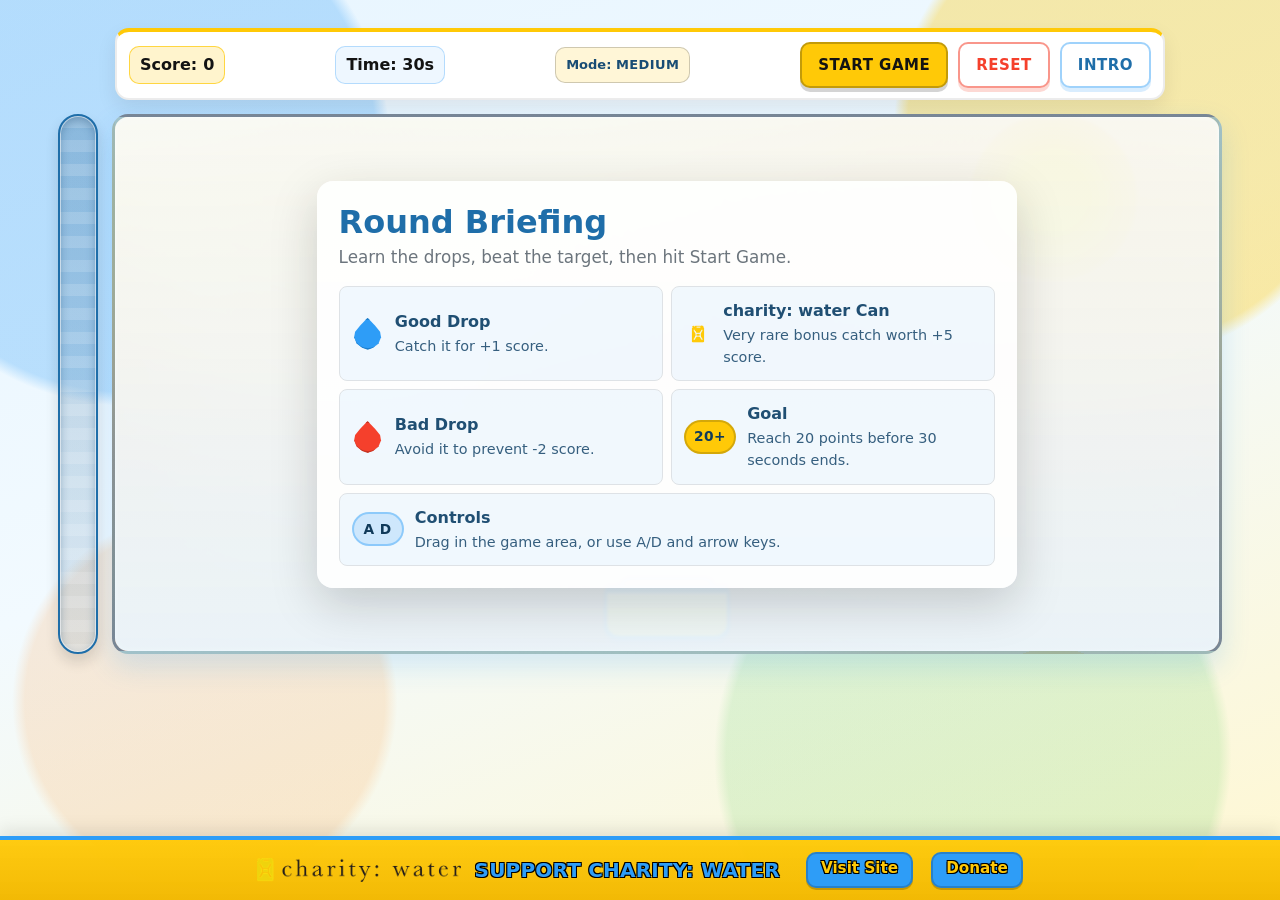
==== commit a3906b86: "Enhance image preloading for faster loading times and adjust CSS for improved layout responsiveness" ====
--- a/game.html
+++ b/game.html
@@ -7,6 +7,10 @@
   <title>Water Drop Game</title>
   <link rel="stylesheet" href="https://cdn.jsdelivr.net/npm/bootstrap@5.3.3/dist/css/bootstrap.min.css">
   <link rel="stylesheet" href="styles.css">
+  <!-- Preload images for faster loading -->
+  <link rel="preload" as="image" href="img/img-1.jpg">
+  <link rel="preload" as="image" href="img/cw_logo-horizontal.png">
+  <link rel="preload" as="image" href="img/water-can-transparent.png">
 </head>
 
 <body>
--- a/styles.css
+++ b/styles.css
@@ -948,7 +948,7 @@
   align-items: stretch;
   gap: 14px;
   width: 100%;
-  max-width: 1800px;
+  max-width: 1200px;
   min-height: calc(100vh - 20px);
   padding: clamp(10px, 1.4vw, 18px);
 }
@@ -1036,7 +1036,7 @@
 
 #game-container {
   width: 100%;
-  height: clamp(360px, 65vh, 600px);
+  height: clamp(380px, 60vh, 550px);
   background:
     radial-gradient(circle at 50% -10%, rgba(255, 255, 255, 0.6) 0 24%, rgba(255, 255, 255, 0) 56%),
     radial-gradient(circle at 14% 18%, rgba(255, 201, 7, 0.12) 0 18%, rgba(255, 201, 7, 0) 52%),
@@ -1087,6 +1087,13 @@
 .intro-legend-item {
   border: 1px solid rgba(46, 157, 247, 0.22);
   background: rgba(46, 157, 247, 0.06);
+  min-height: 100%;
+}
+
+/* Extend last card to full width on medium screens and up */
+.card-body .row .col-md-6:last-child {
+  flex: 0 0 100%;
+  max-width: 100%;
 }
 
 .intro-copy {
@@ -1767,7 +1774,7 @@
   }
 
   #game-container {
-    height: clamp(340px, 62vh, 520px);
+    height: clamp(360px, 58vh, 480px);
   }
 
   .water-drop {
@@ -1947,7 +1954,7 @@
   }
 
   #game-container {
-    height: clamp(340px, 60vh, 480px);
+    height: clamp(320px, 55vh, 420px);
     border-radius: 12px;
   }
 
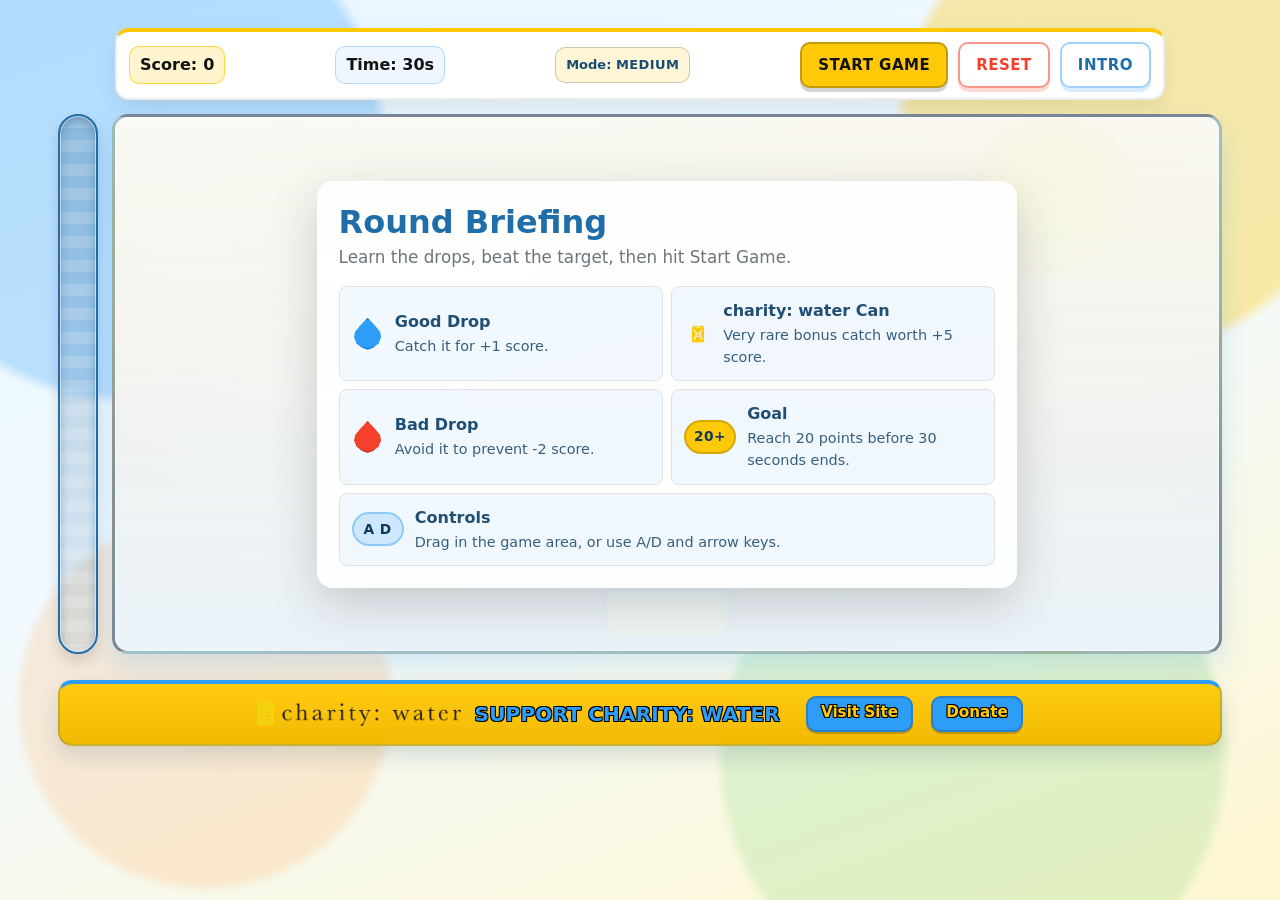
==== commit 6ba3e4fa: "Refactor gameplay and intro sections for improved layout and button styles" ====
--- a/game.html
+++ b/game.html
@@ -135,7 +135,7 @@
       </div>
     </div>
 
-    <footer class="cw-link-section" aria-label="charity: water links">
+    <footer class="cw-link-section cw-link-section--gameplay" aria-label="charity: water links">
       <div class="cw-link-brand">
         <img class="cw-footer-icon" src="img/cw_logo-horizontal.png" alt="charity: water logo">
         <span class="cw-link-label">Support charity: water</span>
--- a/styles.css
+++ b/styles.css
@@ -77,50 +77,20 @@
   position: absolute;
   inset: 0;
   overflow: hidden;
-  background:
-    radial-gradient(circle at 18% 14%, rgba(255, 255, 255, 0.38) 0 8%, transparent 9%),
-    radial-gradient(circle at 78% 22%, rgba(255, 255, 255, 0.24) 0 9%, transparent 10%),
-    radial-gradient(120% 58% at 50% 116%, rgba(47, 153, 235, 0.7) 0 52%, rgba(31, 120, 199, 0.82) 53% 68%, rgba(17, 86, 150, 0.9) 69% 100%),
-    radial-gradient(64% 34% at 20% 96%, rgba(79, 203, 83, 0.34) 0 52%, transparent 53%),
-    radial-gradient(70% 30% at 82% 98%, rgba(139, 209, 203, 0.38) 0 50%, transparent 51%),
-    radial-gradient(50% 22% at 52% 78%, rgba(255, 255, 255, 0.22) 0 46%, transparent 47%),
-    repeating-linear-gradient(176deg,
-      rgba(255, 255, 255, 0.22) 0 2px,
-      rgba(255, 255, 255, 0.03) 2px 14px,
-      rgba(255, 255, 255, 0) 14px 22px),
-    linear-gradient(180deg, #dcf4ff 0%, #c8ecff 38%, #afe1ff 66%, #8dcefb 86%, #6cbcf0 100%);
-  background-blend-mode: screen, screen, normal, normal, normal, screen, soft-light, normal;
+  background: #2e9df7;
 }
 
 .intro-screen__backdrop::before,
 .intro-screen__backdrop::after {
-  content: "";
-  position: absolute;
-  inset: 0;
-  pointer-events: none;
+  content: none;
 }
 
 .intro-screen__backdrop::before {
-  background:
-    radial-gradient(24px 12px at 16% 28%, rgba(255, 144, 42, 0.34) 0 78%, transparent 79%),
-    radial-gradient(22px 11px at 72% 36%, rgba(255, 144, 42, 0.3) 0 78%, transparent 79%),
-    radial-gradient(20px 10px at 86% 50%, rgba(255, 144, 42, 0.26) 0 78%, transparent 79%),
-    radial-gradient(28px 14px at 30% 56%, rgba(255, 201, 7, 0.24) 0 78%, transparent 79%),
-    radial-gradient(circle at 14% 60%, rgba(255, 255, 255, 0.24) 0 4px, transparent 5px),
-    radial-gradient(circle at 22% 66%, rgba(255, 255, 255, 0.2) 0 3px, transparent 4px),
-    radial-gradient(circle at 82% 62%, rgba(255, 255, 255, 0.24) 0 4px, transparent 5px),
-    radial-gradient(circle at 76% 70%, rgba(255, 255, 255, 0.2) 0 3px, transparent 4px);
-  opacity: 0.9;
-  animation: introBubbleFloat 14s ease-in-out infinite;
+  content: none;
 }
 
 .intro-screen__backdrop::after {
-  background:
-    radial-gradient(80% 22% at 50% 86%, rgba(255, 255, 255, 0.22) 0 34%, transparent 35%),
-    radial-gradient(90% 28% at 50% 92%, rgba(139, 209, 203, 0.2) 0 34%, transparent 35%),
-    radial-gradient(100% 36% at 50% 100%, rgba(46, 157, 247, 0.24) 0 34%, transparent 35%);
-  mix-blend-mode: screen;
-  animation: introWaveDrift 12s ease-in-out infinite;
+  content: none;
 }
 
 .intro-screen__panel {
@@ -356,6 +326,7 @@
   width: 100%;
   grid-column: 1 / -1;
   padding: 16px;
+  min-height: 300px;
   border-radius: 14px;
   border: 1px solid rgba(46, 157, 247, 0.35);
   border-top: 5px solid var(--cw-blue);
@@ -382,6 +353,7 @@
   margin: 0;
   font-size: clamp(1rem, 1.7vw, 1.2rem);
   text-transform: uppercase;
+  margin-bottom: 25px;
   letter-spacing: 0.05rem;
   font-weight: 900;
   color: #0f5f9d;
@@ -405,42 +377,62 @@
 }
 
 .intro-screen__difficulty-btn {
-  min-height: clamp(76px, 11.5vh, 96px);
+  min-height: clamp(210px, 12vh, 230px);
   width: 100%;
   border-radius: 12px;
-  border: 2px solid rgba(19, 19, 19, 0.28);
-  background:
-    linear-gradient(180deg, rgba(8, 38, 58, 0.44) 0%, rgba(8, 38, 58, 0.44) 100%),
-    url("img/img-1.jpg") center/cover no-repeat;
+  border: 1px solid rgba(19, 19, 19, 0.22);
   color: var(--cw-paper);
   text-transform: uppercase;
-  font-size: clamp(1rem, 2vw, 1.3rem);
+  font-size: clamp(0.95rem, 1.7vw, 1.12rem);
   font-weight: 900;
   letter-spacing: 0.08rem;
+  text-shadow: 0 1px 2px rgba(0, 0, 0, 0.45);
   cursor: pointer;
-  box-shadow: 0 6px 0 rgba(19, 19, 19, 0.24);
-  transition: transform 0.15s ease, box-shadow 0.15s ease, border-color 0.2s ease;
+  will-change: transform;
+  box-shadow: 0 8px 16px rgba(19, 19, 19, 0.2);
+  transition: transform 0.22s ease, box-shadow 0.22s ease, filter 0.22s ease, border-color 0.2s ease;
 }
 
 .intro-screen__terrain-btn {
-  min-height: clamp(74px, 11vh, 92px);
+  min-height: clamp(94px, 12vh, 118px);
   width: 100%;
   border-radius: 12px;
-  border: 2px solid rgba(19, 19, 19, 0.28);
+  border: 1px solid rgba(19, 19, 19, 0.22);
   color: var(--cw-paper);
   text-transform: uppercase;
-  font-size: clamp(0.95rem, 1.8vw, 1.2rem);
+  font-size: clamp(0.92rem, 1.6vw, 1.1rem);
   font-weight: 900;
   letter-spacing: 0.08rem;
+  text-shadow: 0 1px 2px rgba(0, 0, 0, 0.45);
   cursor: pointer;
-  box-shadow: 0 6px 0 rgba(19, 19, 19, 0.24);
-  transition: transform 0.15s ease, box-shadow 0.15s ease, border-color 0.2s ease;
+  overflow: hidden;
+  will-change: transform;
+  box-shadow: 0 8px 16px rgba(19, 19, 19, 0.2);
+  transition: transform 0.22s ease, box-shadow 0.22s ease, filter 0.22s ease, border-color 0.2s ease;
+}
+
+.intro-screen__difficulty-btn.btn:hover,
+.intro-screen__terrain-btn.btn:hover {
+  transform: translateY(-6px) !important;
+  color: #000000 !important;
+  text-shadow: none;
+}
+
+.intro-screen__difficulty-btn.btn:active,
+.intro-screen__terrain-btn.btn:active {
+  transform: translateY(-2px) !important;
 }
 
 .intro-screen__terrain-btn:hover {
+  transform: translateY(-6px);
+  box-shadow: 0 14px 24px rgba(19, 19, 19, 0.25);
+  filter: saturate(1.08);
+  border-color: rgba(255, 255, 255, 0.78);
+}
+
+.intro-screen__terrain-btn:active {
   transform: translateY(-2px);
-  box-shadow: 0 8px 0 rgba(19, 19, 19, 0.26);
-  border-color: rgba(255, 255, 255, 0.78);
+  box-shadow: 0 8px 14px rgba(19, 19, 19, 0.2);
 }
 
 .intro-screen__terrain-btn:focus-visible {
@@ -450,32 +442,46 @@
 
 .intro-screen__terrain-btn[data-terrain="desert"] {
   background:
-    linear-gradient(180deg, rgba(115, 79, 15, 0.4) 0%, rgba(115, 79, 15, 0.4) 100%),
-    linear-gradient(160deg, #d8ac5f 0%, #c98a3b 48%, #b36f28 100%);
+    linear-gradient(180deg, rgba(76, 45, 8, 0.42) 0%, rgba(76, 45, 8, 0.42) 100%),
+    linear-gradient(135deg, #be8440 0%, #9f6026 54%, #7a4218 100%);
+  --bs-btn-color: #ffffff;
+  --bs-btn-border-color: rgba(101, 58, 16, 0.55);
 }
 
 .intro-screen__terrain-btn[data-terrain="mountains"] {
   background:
-    linear-gradient(180deg, rgba(22, 34, 48, 0.46) 0%, rgba(22, 34, 48, 0.46) 100%),
-    linear-gradient(160deg, #8d98a6 0%, #5d6875 52%, #3e4751 100%);
+    linear-gradient(180deg, rgba(8, 14, 22, 0.42) 0%, rgba(8, 14, 22, 0.42) 100%),
+    linear-gradient(135deg, #788797 0%, #4d5c6d 54%, #2d3948 100%);
+  --bs-btn-color: #ffffff;
+  --bs-btn-border-color: rgba(31, 42, 54, 0.58);
 }
 
 .intro-screen__terrain-btn[data-terrain="frozen"] {
   background:
-    linear-gradient(180deg, rgba(38, 95, 130, 0.38) 0%, rgba(38, 95, 130, 0.38) 100%),
-    linear-gradient(160deg, #d8f0ff 0%, #93cbf1 46%, #60a8de 100%);
+    linear-gradient(180deg, rgba(9, 57, 82, 0.4) 0%, rgba(9, 57, 82, 0.4) 100%),
+    linear-gradient(135deg, #78b2cf 0%, #4d8eb3 52%, #2b6588 100%);
+  --bs-btn-color: #ffffff;
+  --bs-btn-border-color: rgba(27, 93, 133, 0.5);
 }
 
 .intro-screen__terrain-btn[data-terrain="grasslands"] {
   background:
-    linear-gradient(180deg, rgba(22, 78, 43, 0.35) 0%, rgba(22, 78, 43, 0.35) 100%),
-    linear-gradient(160deg, #9fda7d 0%, #5aa14a 50%, #3f7d36 100%);
+    linear-gradient(180deg, rgba(15, 59, 24, 0.38) 0%, rgba(15, 59, 24, 0.38) 100%),
+    linear-gradient(135deg, #6cab4f 0%, #4c8f3b 52%, #2f6729 100%);
+  --bs-btn-color: #ffffff;
+  --bs-btn-border-color: rgba(23, 78, 31, 0.56);
 }
 
 .intro-screen__difficulty-btn:hover {
+  transform: translateY(-6px);
+  box-shadow: 0 14px 24px rgba(19, 19, 19, 0.25);
+  filter: saturate(1.08);
+  border-color: rgba(255, 255, 255, 0.78);
+}
+
+.intro-screen__difficulty-btn:active {
   transform: translateY(-2px);
-  box-shadow: 0 8px 0 rgba(19, 19, 19, 0.26);
-  border-color: rgba(255, 255, 255, 0.78);
+  box-shadow: 0 8px 14px rgba(19, 19, 19, 0.2);
 }
 
 .intro-screen__difficulty-btn:focus-visible {
@@ -484,15 +490,22 @@
 }
 
 .intro-screen__difficulty-btn[data-difficulty="easy"] {
-  border-left: 6px solid var(--cw-green);
+  background: linear-gradient(135deg, #5ba24f 0%, #3f873b 52%, #275e2c 100%);
+  --bs-btn-color: #ffffff;
+  --bs-btn-border-color: rgba(23, 82, 32, 0.58);
 }
 
 .intro-screen__difficulty-btn[data-difficulty="medium"] {
-  border-left: 6px solid var(--cw-yellow);
+  background: linear-gradient(135deg, #c08a1f 0%, #9a6b16 52%, #704a0f 100%);
+  --bs-btn-color: #ffffff;
+  --bs-btn-border-color: rgba(98, 66, 12, 0.58);
+  text-shadow: 0 1px 2px rgba(0, 0, 0, 0.45);
 }
 
 .intro-screen__difficulty-btn[data-difficulty="hard"] {
-  border-left: 6px solid var(--cw-red);
+  background: linear-gradient(135deg, #c65046 0%, #9f3830 52%, #732520 100%);
+  --bs-btn-color: #ffffff;
+  --bs-btn-border-color: rgba(103, 29, 22, 0.6);
 }
 
 .intro-screen__info-grid.is-choosing-difficulty {
@@ -536,7 +549,32 @@
 }
 
 .cw-link-section--intro {
-  z-index: 76;
+  position: relative;
+  left: auto;
+  right: auto;
+  bottom: auto;
+  z-index: 41;
+  width: min(1020px, 100%);
+  margin-top: 14px;
+  border: 2px solid rgba(26, 103, 161, 0.24);
+  border-top: 4px solid var(--cw-blue);
+  border-radius: 14px;
+  box-shadow: 0 10px 20px rgba(12, 54, 86, 0.14);
+}
+
+.cw-link-section--gameplay {
+  position: relative;
+  left: auto;
+  right: auto;
+  bottom: auto;
+  align-self: center;
+  z-index: 2;
+  width: min(var(--game-max-width), 100%);
+  margin-top: 12px;
+  border: 2px solid rgba(26, 103, 161, 0.24);
+  border-top: 4px solid var(--cw-blue);
+  border-radius: 14px;
+  box-shadow: 0 10px 20px rgba(12, 54, 86, 0.14);
 }
 
 .cw-link-label {
@@ -755,16 +793,20 @@
   box-shadow: 0 4px 10px rgba(0, 0, 0, 0.3);
 }
 
-.intro-screen__panel.is-dark .cw-link-section {
+.intro-screen__panel.is-dark+.cw-link-section--intro,
+.intro-screen__panel.is-dark~.cw-link-section--intro {
   border-top-color: rgba(139, 209, 203, 0.5);
+  border-color: rgba(139, 209, 203, 0.42);
   background: linear-gradient(180deg, rgba(9, 24, 36, 0.94) 0%, rgba(13, 30, 44, 0.95) 100%);
 }
 
-.intro-screen__panel.is-dark .cw-link-label {
+.intro-screen__panel.is-dark+.cw-link-section--intro .cw-link-label,
+.intro-screen__panel.is-dark~.cw-link-section--intro .cw-link-label {
   color: #b9e5ff;
 }
 
-.intro-screen__panel.is-dark .cw-footer-icon {
+.intro-screen__panel.is-dark+.cw-link-section--intro .cw-footer-icon,
+.intro-screen__panel.is-dark~.cw-link-section--intro .cw-footer-icon {
   height: 28px;
   background: rgba(255, 255, 255, 0.96);
   border-radius: 999px;
@@ -774,13 +816,15 @@
   filter: saturate(1.06) contrast(1.04);
 }
 
-.intro-screen__panel.is-dark .cw-link-btn {
+.intro-screen__panel.is-dark+.cw-link-section--intro .cw-link-btn,
+.intro-screen__panel.is-dark~.cw-link-section--intro .cw-link-btn {
   background: rgba(255, 255, 255, 0.1);
   border-color: rgba(139, 209, 203, 0.4);
   color: #c6ebff;
 }
 
-.intro-screen__panel.is-dark .cw-link-btn:hover {
+.intro-screen__panel.is-dark+.cw-link-section--intro .cw-link-btn:hover,
+.intro-screen__panel.is-dark~.cw-link-section--intro .cw-link-btn:hover {
   background: rgba(139, 209, 203, 0.2);
   border-color: rgba(139, 209, 203, 0.65);
 }
@@ -906,7 +950,8 @@
   }
 
   .cw-link-section,
-  .cw-link-section--intro {
+  .cw-link-section--intro,
+  .cw-link-section--gameplay {
     padding: 8px 10px;
     column-gap: 10px;
     row-gap: 6px;
@@ -933,11 +978,13 @@
     font-size: 0.8rem;
   }
 
-  .intro-screen__panel.is-dark .cw-link-label {
+  .intro-screen__panel.is-dark+.cw-link-section--intro .cw-link-label,
+  .intro-screen__panel.is-dark~.cw-link-section--intro .cw-link-label {
     color: #caedff;
   }
 
-  .intro-screen__panel.is-dark .cw-link-btn {
+  .intro-screen__panel.is-dark+.cw-link-section--intro .cw-link-btn,
+  .intro-screen__panel.is-dark~.cw-link-section--intro .cw-link-btn {
     border-color: rgba(139, 209, 203, 0.55);
   }
 }
@@ -1844,6 +1891,10 @@
     padding: 10px;
   }
 
+  .intro-screen__difficulty {
+    min-height: 170px;
+  }
+
   .intro-screen__mission-title,
   .intro-screen__gameplay-title,
   .intro-screen__difficulty-title {
@@ -1863,7 +1914,8 @@
   }
 
   .cw-link-section,
-  .cw-link-section--intro {
+  .cw-link-section--intro,
+  .cw-link-section--gameplay {
     padding: 7px 8px;
     border-top-width: 3px;
   }
@@ -2050,7 +2102,8 @@
     font-size: 12px;
   }
 
-  .cw-link-section {
+  .cw-link-section,
+  .cw-link-section--gameplay {
     padding: 9px 10px;
     column-gap: 14px;
     row-gap: 8px;
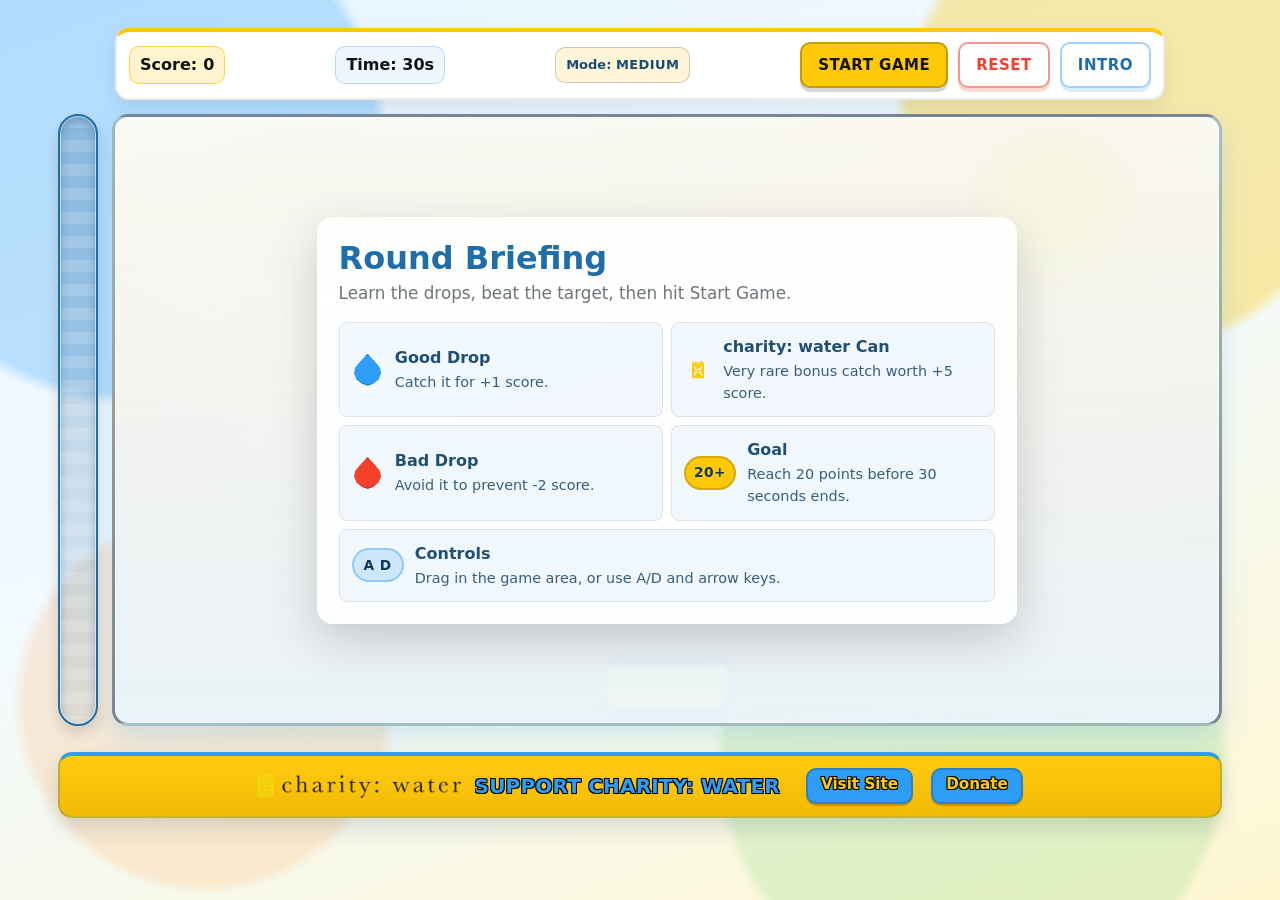
==== commit 27ddc549: "Add terrain-specific drop mechanics and end game terrain acknowledgment" ====
--- a/game.html
+++ b/game.html
@@ -105,7 +105,7 @@
         </div>
 
         <div id="dirty-drop-notice" class="alert alert-danger alert-dismissible fade dirty-drop-notice d-none" role="alert" aria-live="polite">
-          <strong>Bad drop caught.</strong> Dirty water drops can deteriorate the environment and health.
+          <strong>Bad drop caught.</strong> Hazards like dirty water, plastic trash, oil cans, and bones reduce your score.
           <button id="dirty-drop-notice-close" type="button" class="btn-close" aria-label="Close warning"></button>
         </div>
 
@@ -127,6 +127,10 @@
         <div class="end-game-modal-body">
           <p id="end-game-message" class="end-game-message">Game completed</p>
           <p id="final-score-display" class="final-score-display">Final Score: 0</p>
+          <div id="end-terrain-acknowledgement" class="intro-terrain-note d-none" aria-live="polite">
+            <strong id="end-terrain-ack-title">Desert Water Reality</strong>
+            <span id="end-terrain-ack-text"></span>
+          </div>
         </div>
         <div class="end-game-modal-footer">
           <button id="play-again-btn" class="end-game-btn btn-primary">Play Again</button>
--- a/styles.css
+++ b/styles.css
@@ -1083,7 +1083,7 @@
 
 #game-container {
   width: 100%;
-  height: clamp(380px, 60vh, 550px);
+  height: clamp(420px, 68vh, 620px);
   background:
     radial-gradient(circle at 50% -10%, rgba(255, 255, 255, 0.6) 0 24%, rgba(255, 255, 255, 0) 56%),
     radial-gradient(circle at 14% 18%, rgba(255, 201, 7, 0.12) 0 18%, rgba(255, 201, 7, 0) 52%),
@@ -1129,6 +1129,29 @@
 
 .intro-title {
   color: #1f6ea9;
+}
+
+.intro-terrain-note {
+  display: grid;
+  gap: 4px;
+  padding: 10px 12px;
+  border-radius: 10px;
+  border: 1px solid rgba(255, 144, 42, 0.45);
+  border-left: 5px solid var(--cw-orange);
+  background: linear-gradient(180deg, rgba(255, 248, 233, 0.98) 0%, rgba(255, 241, 208, 0.95) 100%);
+}
+
+.intro-terrain-note strong {
+  color: #8c4b11;
+  font-size: 1.02rem;
+  text-transform: uppercase;
+  letter-spacing: 0.5px;
+}
+
+.intro-terrain-note span {
+  color: #6a4620;
+  font-size: 0.95rem;
+  line-height: 1.45;
 }
 
 .intro-legend-item {
@@ -1434,6 +1457,44 @@
     0 0 12px rgba(111, 20, 14, 0.32);
 }
 
+.oil-can-drop {
+  width: 50px;
+  height: 50px;
+  clip-path: none;
+  border-radius: 10px;
+  border: 2px solid #0f151a;
+  background:
+    url("data:image/svg+xml,%3Csvg xmlns='http://www.w3.org/2000/svg' viewBox='0 0 64 64'%3E%3Crect x='10' y='14' width='44' height='42' rx='8' ry='8' fill='%23364652'/%3E%3Crect x='17' y='22' width='30' height='22' rx='4' ry='4' fill='%23232c36'/%3E%3Crect x='42' y='9' width='11' height='10' rx='3' ry='3' fill='%23364652'/%3E%3Crect x='44' y='6' width='6' height='4' rx='2' ry='2' fill='%23232c36'/%3E%3Cpath d='M30 28c4 0 7 2.4 7 6 0 4-3.3 6.8-8 9-4-2-7-5-7-8.3 0-4 3.5-6.7 8-6.7z' fill='%23f5402c'/%3E%3C/svg%3E") center/86% no-repeat,
+    linear-gradient(180deg, #5d7184 0%, #31414f 100%);
+}
+
+.animal-bone-drop {
+  width: 52px;
+  height: 52px;
+  clip-path: none;
+  border-radius: 12px;
+  border: 2px solid rgba(122, 84, 43, 0.75);
+  background:
+    url("data:image/svg+xml,%3Csvg xmlns='http://www.w3.org/2000/svg' viewBox='0 0 64 64'%3E%3Ccircle cx='15' cy='20' r='7' fill='%23f7f0dc'/%3E%3Ccircle cx='15' cy='44' r='7' fill='%23f7f0dc'/%3E%3Ccircle cx='49' cy='20' r='7' fill='%23f7f0dc'/%3E%3Ccircle cx='49' cy='44' r='7' fill='%23f7f0dc'/%3E%3Crect x='15' y='16' width='34' height='32' rx='8' fill='%23f7f0dc'/%3E%3Crect x='13' y='14' width='38' height='36' rx='10' fill='none' stroke='%23ba9f74' stroke-width='3'/%3E%3C/svg%3E") center/88% no-repeat,
+    linear-gradient(180deg, #f6eac9 0%, #dfc187 100%);
+}
+
+.plastic-trash-drop {
+  width: 50px;
+  height: 50px;
+  clip-path: none;
+  border-radius: 11px;
+  border: 2px solid rgba(27, 68, 98, 0.82);
+  background:
+    url("data:image/svg+xml,%3Csvg xmlns='http://www.w3.org/2000/svg' viewBox='0 0 64 64'%3E%3Crect x='24' y='6' width='16' height='8' rx='2' fill='%235e6a73'/%3E%3Crect x='20' y='12' width='24' height='46' rx='9' fill='%2383d5ff' fill-opacity='0.9'/%3E%3Crect x='23' y='20' width='18' height='4' rx='2' fill='%234ca8de'/%3E%3Crect x='23' y='30' width='18' height='4' rx='2' fill='%234ca8de'/%3E%3Crect x='23' y='40' width='18' height='4' rx='2' fill='%234ca8de'/%3E%3Cpath d='M20 31l8 5 4-3 12 7' stroke='%23f5402c' stroke-width='3' stroke-linecap='round' stroke-linejoin='round' fill='none'/%3E%3C/svg%3E") center/86% no-repeat,
+    linear-gradient(180deg, #d8ecf8 0%, #9ac9e2 100%);
+  box-shadow:
+    inset 0 0 0 1px rgba(255, 255, 255, 0.54),
+    0 0 0 3px rgba(255, 255, 255, 0.76),
+    0 0 0 6px rgba(63, 141, 194, 0.22),
+    0 0 12px rgba(24, 69, 102, 0.28);
+}
+
 .bonus-can-drop {
   width: 52px;
   height: 52px;
@@ -1821,7 +1882,7 @@
   }
 
   #game-container {
-    height: clamp(360px, 58vh, 480px);
+    height: clamp(400px, 64vh, 540px);
   }
 
   .water-drop {
@@ -2006,7 +2067,7 @@
   }
 
   #game-container {
-    height: clamp(320px, 55vh, 420px);
+    height: clamp(360px, 60vh, 480px);
     border-radius: 12px;
   }
 
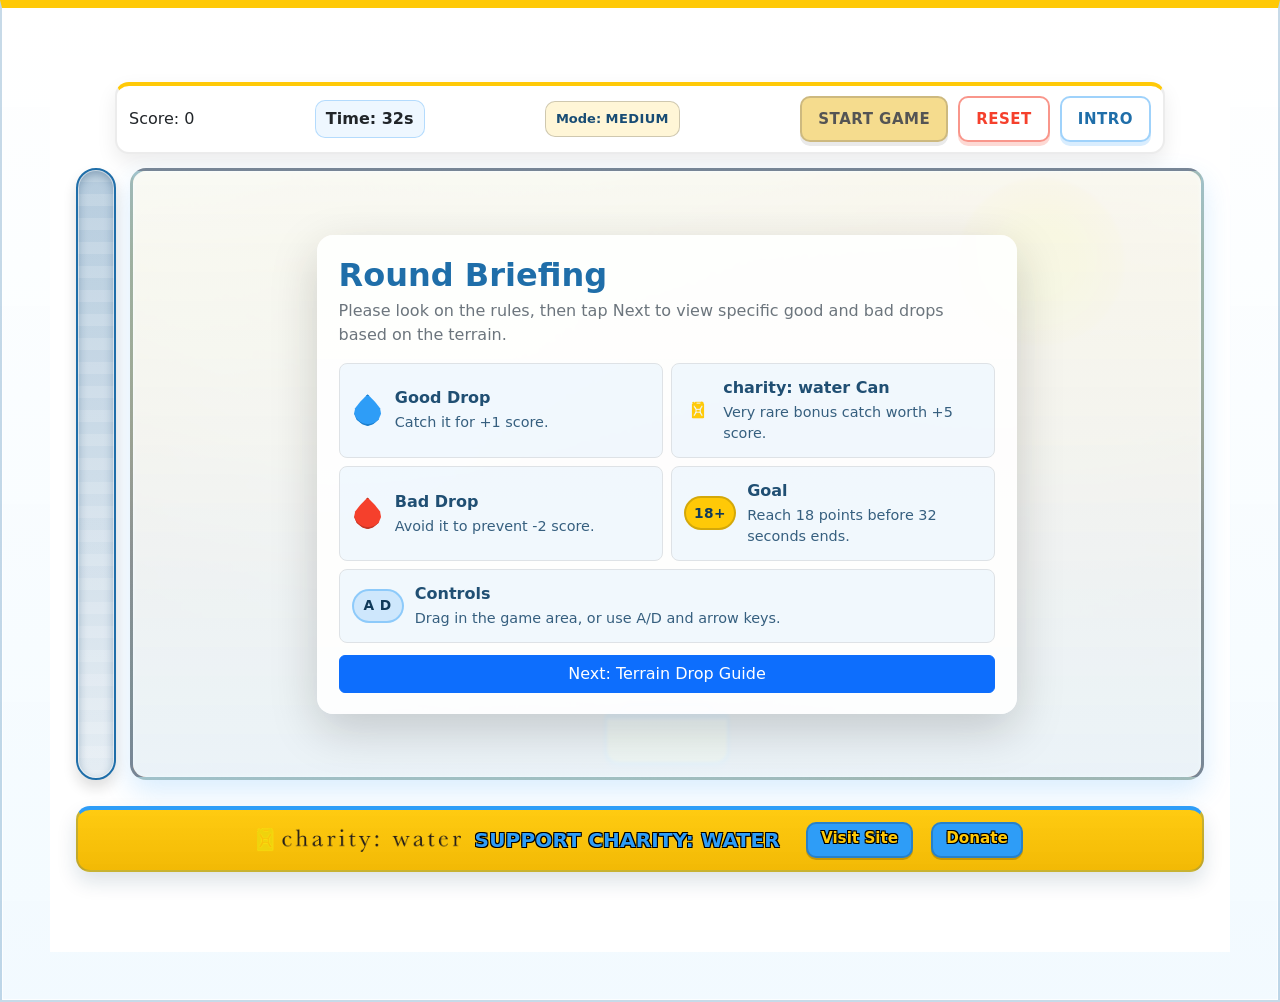
==== commit c80ecb2a: "feat: Update terrain mechanics and visuals" ====
--- a/game.html
+++ b/game.html
@@ -43,76 +43,179 @@
           <div class="card border-0 shadow-lg intro-card">
             <div class="card-body p-3 p-md-4">
 
-              <h2 class="h3 fw-bold mb-1 intro-title">Round Briefing</h2>
-
-              <p class="text-secondary mb-3">Learn the drops, beat the target, then hit Start Game.</p>
-
-              <div class="row g-2">
-
-                <div class="col-12 col-md-6">
-                  <div class="d-flex align-items-center gap-2 rounded-3 border p-2 intro-legend-item">
-                    <span class="legend-drop legend-drop-good" aria-hidden="true"></span>
-                    <div class="d-grid intro-copy">
-                      <strong>Good Drop</strong>
-                      <span>Catch it for +1 score.</span>
-                    </div>
-                  </div>
-                </div>
-
-                <div class="col-12 col-md-6">
-                  <div class="d-flex align-items-center gap-2 rounded-3 border p-2 intro-legend-item">
-                    <span class="legend-can" aria-hidden="true"></span>
-                    <div class="d-grid intro-copy">
-                      <strong>charity: water Can</strong>
-                      <span id="bonus-can-rule-text">Very rare bonus catch worth +5 score.</span>
-                    </div>
-                  </div>
-                </div>
-
-                <div class="col-12 col-md-6">
-                  <div class="d-flex align-items-center gap-2 rounded-3 border p-2 intro-legend-item">
-                    <span class="legend-drop legend-drop-bad" aria-hidden="true"></span>
-                    <div class="d-grid intro-copy">
-                      <strong>Bad Drop</strong>
-                      <span id="dirty-drop-rule-text">Avoid it to prevent -1 score.</span>
-                    </div>
-                  </div>
-                </div>
-
-                <div class="col-12 col-md-6">
-                  <div class="d-flex align-items-center gap-2 rounded-3 border p-2 intro-legend-item">
-                    <span id="round-goal-badge" class="badge rounded-pill intro-badge-goal" aria-hidden="true">20+</span>
-                    <div class="d-grid intro-copy">
-                      <strong>Goal</strong>
-                      <span id="round-goal-text">Reach 20 points before 30 seconds ends.</span>
-                    </div>
-                  </div>
-                </div>
-
-                <div class="col-12 col-md-6">
-                  <div class="d-flex align-items-center gap-2 rounded-3 border p-2 intro-legend-item">
-                    <span class="badge rounded-pill intro-badge-controls" aria-hidden="true">A D</span>
-                    <div class="d-grid intro-copy">
-                      <strong>Controls</strong>
-                      <span>Drag in the game area, or use A/D and arrow keys.</span>
-                    </div>
-                  </div>
-                </div>
-
+              <div id="briefing-step-one" class="briefing-step" aria-hidden="false">
+                <h2 class="h3 fw-bold mb-1 intro-title">Round Briefing</h2>
+
+                <p class="text-secondary mb-3">Please look on the rules, then tap Next to view specific good and bad
+                  drops based on the terrain.</p>
+
+                <div class="row g-2">
+
+                  <div class="col-12 col-md-6">
+                    <div class="d-flex align-items-center gap-2 rounded-3 border p-2 intro-legend-item">
+                      <span class="legend-drop legend-drop-good" aria-hidden="true"></span>
+                      <div class="d-grid intro-copy">
+                        <strong>Good Drop</strong>
+                        <span>Catch it for +1 score.</span>
+                      </div>
+                    </div>
+                  </div>
+
+                  <div class="col-12 col-md-6">
+                    <div class="d-flex align-items-center gap-2 rounded-3 border p-2 intro-legend-item">
+                      <span class="legend-can" aria-hidden="true"></span>
+                      <div class="d-grid intro-copy">
+                        <strong>charity: water Can</strong>
+                        <span id="bonus-can-rule-text">Very rare bonus catch worth +5 score.</span>
+                      </div>
+                    </div>
+                  </div>
+
+                  <div class="col-12 col-md-6">
+                    <div class="d-flex align-items-center gap-2 rounded-3 border p-2 intro-legend-item">
+                      <span class="legend-drop legend-drop-bad" aria-hidden="true"></span>
+                      <div class="d-grid intro-copy">
+                        <strong>Bad Drop</strong>
+                        <span id="dirty-drop-rule-text">Avoid it to prevent -1 score.</span>
+                      </div>
+                    </div>
+                  </div>
+
+                  <div class="col-12 col-md-6">
+                    <div class="d-flex align-items-center gap-2 rounded-3 border p-2 intro-legend-item">
+                      <span id="round-goal-badge" class="badge rounded-pill intro-badge-goal"
+                        aria-hidden="true">20+</span>
+                      <div class="d-grid intro-copy">
+                        <strong>Goal</strong>
+                        <span id="round-goal-text">Reach 20 points before 30 seconds ends.</span>
+                      </div>
+                    </div>
+                  </div>
+
+                  <div class="col-12 col-md-6">
+                    <div class="d-flex align-items-center gap-2 rounded-3 border p-2 intro-legend-item">
+                      <span class="badge rounded-pill intro-badge-controls" aria-hidden="true">A D</span>
+                      <div class="d-grid intro-copy">
+                        <strong>Controls</strong>
+                        <span>Drag in the game area, or use A/D and arrow keys.</span>
+                      </div>
+                    </div>
+                  </div>
+
+                </div>
+
+                <div class="intro-step-actions">
+                  <button id="briefing-next-btn" type="button" class="btn btn-primary">Next: Terrain Drop Guide</button>
+                </div>
+              </div>
+
+              <div id="briefing-step-two" class="briefing-step d-none" aria-hidden="true">
+                <h2 class="h3 fw-bold mb-1 intro-title">Terrain Drop Guide</h2>
+
+                <p class="text-secondary mb-3">Review what each drop means for all terrains, then start the round.</p>
+
+                <div class="terrain-drop-guide" aria-live="polite">
+                  <h3 id="terrain-drop-guide-heading" class="terrain-drop-guide-title">Drop Guide by Terrain (Read
+                    Before Start)</h3>
+                  <div class="terrain-drop-guide-grid">
+                    <div class="terrain-drop-guide-item terrain-drop-guide-item--desert" data-terrain="desert">
+                      <strong>Desert</strong>
+                      <div class="terrain-guide-line">
+                        <span class="terrain-guide-label">Good</span>
+                        <span class="terrain-guide-icons" aria-hidden="true">
+                          <span class="terrain-drop-symbol terrain-drop-symbol--good"></span>
+                        </span>
+                        <span class="terrain-guide-copy">Rare clean drops.</span>
+                      </div>
+                      <div class="terrain-guide-line">
+                        <span class="terrain-guide-label">Bad</span>
+                        <span class="terrain-guide-icons" aria-hidden="true">
+                          <span class="terrain-drop-symbol terrain-drop-symbol--dirty"></span>
+                          <span class="terrain-drop-symbol terrain-drop-symbol--oil"></span>
+                          <span class="terrain-drop-symbol terrain-drop-symbol--bone"></span>
+                        </span>
+                        <span class="terrain-guide-copy">Dirty water, oil cans, and animal bone contamination.</span>
+                      </div>
+                    </div>
+                    <div class="terrain-drop-guide-item terrain-drop-guide-item--mountains" data-terrain="mountains">
+                      <strong>Mountains</strong>
+                      <div class="terrain-guide-line">
+                        <span class="terrain-guide-label">Good</span>
+                        <span class="terrain-guide-icons" aria-hidden="true">
+                          <span class="terrain-drop-symbol terrain-drop-symbol--good"></span>
+                        </span>
+                        <span class="terrain-guide-copy">Clean stream and rain drops.</span>
+                      </div>
+                      <div class="terrain-guide-line">
+                        <span class="terrain-guide-label">Bad</span>
+                        <span class="terrain-guide-icons" aria-hidden="true">
+                          <span class="terrain-drop-symbol terrain-drop-symbol--dirty"></span>
+                          <span class="terrain-drop-symbol terrain-drop-symbol--plastic"></span>
+                        </span>
+                        <span class="terrain-guide-copy">Muddy runoff and plastic trash contamination.</span>
+                      </div>
+                    </div>
+                    <div class="terrain-drop-guide-item terrain-drop-guide-item--frozen" data-terrain="frozen">
+                      <strong>Frozen Tundra</strong>
+                      <div class="terrain-guide-line">
+                        <span class="terrain-guide-label">Good</span>
+                        <span class="terrain-guide-icons" aria-hidden="true">
+                          <span class="terrain-drop-symbol terrain-drop-symbol--good"></span>
+                          <span class="terrain-drop-symbol terrain-drop-symbol--ice"></span>
+                        </span>
+                        <span class="terrain-guide-copy">Mostly frozen ice bits (collect 2 bits to score), with occasional regular good drops that score normally.</span>
+                      </div>
+                      <div class="terrain-guide-line">
+                        <span class="terrain-guide-label">Bad</span>
+                        <span class="terrain-guide-icons" aria-hidden="true">
+                          <span class="terrain-drop-symbol terrain-drop-symbol--diesel"></span>
+                        </span>
+                        <span class="terrain-guide-copy">Diesel contamination.</span>
+                      </div>
+                    </div>
+                    <div class="terrain-drop-guide-item terrain-drop-guide-item--rainforest" data-terrain="rainforest">
+                      <strong>Rainforest</strong>
+                      <div class="terrain-guide-line">
+                        <span class="terrain-guide-label">Good</span>
+                        <span class="terrain-guide-icons" aria-hidden="true">
+                          <span class="terrain-drop-symbol terrain-drop-symbol--rainforest-fast"></span>
+                        </span>
+                        <span class="terrain-guide-copy">Some clean rainfall drops fall fast as plants absorb water quickly, and they are similar in color to regular good drops.</span>
+                      </div>
+                      <div class="terrain-guide-line">
+                        <span class="terrain-guide-label">Bad</span>
+                        <span class="terrain-guide-icons" aria-hidden="true">
+                          <span class="terrain-drop-symbol terrain-drop-symbol--waste"></span>
+                          <span class="terrain-drop-symbol terrain-drop-symbol--carcass"></span>
+                        </span>
+                        <span class="terrain-guide-copy">Unsafe look-alike drops from animal waste and insect
+                          carcasses.</span>
+                      </div>
+                    </div>
+                  </div>
+                </div>
+
+                <div class="intro-step-actions">
+                  <button id="briefing-back-btn" type="button" class="btn btn-outline-secondary">Back</button>
+                  <span class="briefing-ready-note">Now click Start Game above to begin.</span>
+                </div>
               </div>
             </div>
           </div>
         </div>
 
-        <div id="dirty-drop-notice" class="alert alert-danger alert-dismissible fade dirty-drop-notice d-none" role="alert" aria-live="polite">
-          <strong>Bad drop caught.</strong> Hazards like dirty water, plastic trash, oil cans, and bones reduce your score.
+        <div id="dirty-drop-notice" class="alert alert-danger alert-dismissible fade dirty-drop-notice d-none"
+          role="alert" aria-live="polite">
+          <strong>Bad drop caught.</strong> Hazards like dirty water, plastic trash, oil cans, and bones reduce your
+          score.
           <button id="dirty-drop-notice-close" type="button" class="btn-close" aria-label="Close warning"></button>
         </div>
 
-        <div id="milestone-message" class="game-message milestone-message" role="status" aria-live="polite" aria-hidden="true"></div>
+        <div id="milestone-message" class="game-message milestone-message" role="status" aria-live="polite"
+          aria-hidden="true"></div>
 
         <div id="bucket" aria-hidden="true"></div>
-        
+
       </div>
     </div>
 
@@ -124,6 +227,7 @@
         <div class="end-game-modal-header">
           <h2 id="end-game-title" class="end-game-modal-title">Game Over</h2>
         </div>
+
         <div class="end-game-modal-body">
           <p id="end-game-message" class="end-game-message">Game completed</p>
           <p id="final-score-display" class="final-score-display">Final Score: 0</p>
@@ -132,6 +236,7 @@
             <span id="end-terrain-ack-text"></span>
           </div>
         </div>
+
         <div class="end-game-modal-footer">
           <button id="play-again-btn" class="end-game-btn btn-primary">Play Again</button>
           <a href="index.html" id="return-home-btn" class="end-game-btn btn-secondary">Return to Home</a>
@@ -144,9 +249,12 @@
         <img class="cw-footer-icon" src="img/cw_logo-horizontal.png" alt="charity: water logo">
         <span class="cw-link-label">Support charity: water</span>
       </div>
+
       <div class="cw-link-actions">
-        <a class="cw-link-btn" href="https://www.charitywater.org/" target="_blank" rel="noopener noreferrer">Visit Site</a>
-        <a class="cw-link-btn" href="https://www.charitywater.org/donate" target="_blank" rel="noopener noreferrer">Donate</a>
+        <a class="cw-link-btn" href="https://www.charitywater.org/" target="_blank" rel="noopener noreferrer">Visit
+          Site</a>
+        <a class="cw-link-btn" href="https://www.charitywater.org/donate" target="_blank"
+          rel="noopener noreferrer">Donate</a>
       </div>
     </footer>
 
--- a/styles.css
+++ b/styles.css
@@ -40,64 +40,33 @@
   --cw-paper: #ffffff;
   --cw-mist: #f2f8fd;
   --game-max-width: 100%;
-}
-
-body {
-  display: flex;
-  justify-content: center;
-  align-items: flex-start;
-  min-height: 100vh;
-  padding: 10px;
-  background:
-    radial-gradient(circle at 10% 16%, rgba(46, 157, 247, 0.28) 0 18%, transparent 19%),
-    radial-gradient(circle at 88% 14%, rgba(255, 201, 7, 0.34) 0 16%, transparent 17%),
-    radial-gradient(circle at 76% 84%, rgba(79, 203, 83, 0.16) 0 20%, transparent 21%),
-    radial-gradient(circle at 16% 78%, rgba(255, 144, 42, 0.16) 0 14%, transparent 15%),
-    linear-gradient(160deg, #e7f5ff 0%, #f2faff 46%, #fff7d1 100%);
-  color: var(--cw-ink);
-}
-
-.intro-screen {
-  position: fixed;
-  inset: 0;
-  z-index: 40;
-  display: grid;
-  place-items: center;
-  padding: 20px;
-  transition: opacity 0.28s ease, visibility 0.28s ease;
-}
-
-.intro-screen.hidden {
-  opacity: 0;
-  visibility: hidden;
-  pointer-events: none;
-}
-
-.intro-screen__backdrop {
-  position: absolute;
-  inset: 0;
-  overflow: hidden;
-  background: #2e9df7;
-}
-
-.intro-screen__backdrop::before,
-.intro-screen__backdrop::after {
-  content: none;
-}
-
-.intro-screen__backdrop::before {
-  content: none;
-}
-
-.intro-screen__backdrop::after {
-  content: none;
-}
-
-.intro-screen__panel {
-  position: relative;
-  width: min(1020px, 100%);
-  min-height: clamp(590px, 80vh, 730px);
-  border-radius: 28px;
+    body {
+      padding: 8px;
+    }
+
+    .intro-screen {
+      padding: 6px 6px 84px;
+    }
+
+    .intro-screen__panel {
+      border-radius: 14px;
+      border-top-width: 6px;
+      padding: 12px 10px 98px;
+      max-height: calc(100vh - 12px);
+    }
+
+    .intro-screen__theme-toggle {
+      top: 8px;
+      right: 8px;
+      min-height: 30px;
+      padding: 4px 8px;
+      font-size: 0.66rem;
+    }
+
+    .intro-screen__title {
+      font-size: clamp(1.15rem, 7vw, 1.65rem);
+      letter-spacing: 0.05rem;
+    }
   border: 2px solid rgba(26, 103, 161, 0.24);
   border-top: 8px solid var(--cw-yellow);
   background:
@@ -464,12 +433,12 @@
   --bs-btn-border-color: rgba(27, 93, 133, 0.5);
 }
 
-.intro-screen__terrain-btn[data-terrain="grasslands"] {
+.intro-screen__terrain-btn[data-terrain="rainforest"] {
   background:
-    linear-gradient(180deg, rgba(15, 59, 24, 0.38) 0%, rgba(15, 59, 24, 0.38) 100%),
-    linear-gradient(135deg, #6cab4f 0%, #4c8f3b 52%, #2f6729 100%);
+    linear-gradient(180deg, rgba(0, 0, 0, 0.3) 0%, rgba(0, 0, 0, 0.3) 100%),
+    linear-gradient(135deg, #1b5e20 0%, #0d3817 52%, #081810 100%);
   --bs-btn-color: #ffffff;
-  --bs-btn-border-color: rgba(23, 78, 31, 0.56);
+  --bs-btn-border-color: rgba(10, 30, 15, 0.8);
 }
 
 .intro-screen__difficulty-btn:hover {
@@ -1131,27 +1100,259 @@
   color: #1f6ea9;
 }
 
+.intro-step-actions {
+  margin-top: 12px;
+  display: flex;
+  align-items: center;
+  justify-content: space-between;
+  gap: 10px;
+}
+
+.briefing-ready-note {
+  color: #1f557c;
+  font-size: 0.9rem;
+  font-weight: 700;
+}
+
+.terrain-drop-guide {
+  margin: 0 0 12px;
+  padding: 12px;
+  border-radius: 12px;
+  border: 1px solid rgba(46, 157, 247, 0.24);
+  background: linear-gradient(180deg, rgba(242, 248, 253, 0.95) 0%, rgba(232, 242, 250, 0.9) 100%);
+}
+
+.terrain-drop-guide-title {
+  margin: 0 0 8px;
+  font-size: 1.08rem;
+  font-weight: 800;
+  letter-spacing: 0.2px;
+  color: #1f557c;
+}
+
+.terrain-drop-guide-grid {
+  display: grid;
+  grid-template-columns: 1fr 1fr;
+  gap: 8px;
+}
+
+.terrain-drop-guide-item {
+  display: grid;
+  gap: 2px;
+  padding: 8px 10px;
+  border-radius: 10px;
+  border: 1px solid rgba(46, 157, 247, 0.2);
+  background: rgba(255, 255, 255, 0.8);
+}
+
+.terrain-drop-guide-item strong {
+  font-size: 0.98rem;
+  font-weight: 800;
+  letter-spacing: 0.18px;
+}
+
+.terrain-drop-guide-item span {
+  font-size: 0.92rem;
+  line-height: 1.45;
+  color: #355b7a;
+}
+
+.terrain-guide-line {
+  display: grid;
+  grid-template-columns: auto auto 1fr;
+  align-items: center;
+  gap: 7px;
+  margin-top: 2px;
+}
+
+.terrain-guide-label {
+  font-size: 0.88rem;
+  font-weight: 800;
+  color: #204b6a;
+  min-width: 40px;
+}
+
+.terrain-guide-icons {
+  display: flex;
+  align-items: center;
+  gap: 5px;
+}
+
+.terrain-guide-copy {
+  font-size: 0.9rem;
+  line-height: 1.42;
+  color: #355b7a;
+}
+
+.terrain-drop-symbol-row {
+  display: flex;
+  gap: 7px;
+  margin: 2px 0 1px;
+}
+
+.terrain-drop-symbol {
+  width: 16px;
+  height: 16px;
+  border-radius: 6px;
+  border: 1.5px solid rgba(26, 67, 104, 0.55);
+  background: #2E9DF7;
+  box-shadow: inset 0 0 0 1px rgba(255, 255, 255, 0.48);
+}
+
+.terrain-drop-symbol--good,
+.terrain-drop-symbol--dirty {
+  border-radius: 50% 50% 60% 60%;
+  clip-path: polygon(50% 0%, 73% 24%, 89% 44%, 92% 61%, 84% 80%, 67% 94%, 50% 100%, 33% 94%, 16% 80%, 8% 61%, 11% 44%, 27% 24%);
+}
+
+.terrain-drop-symbol--good {
+  background: #2E9DF7;
+}
+
+.terrain-drop-symbol--dirty {
+  background: #F5402C;
+  border-color: #6d1c16;
+}
+
+.terrain-drop-symbol--oil {
+  background: linear-gradient(180deg, #5d7184 0%, #31414f 100%);
+  border-color: #1f2b35;
+}
+
+.terrain-drop-symbol--bone {
+  background: linear-gradient(180deg, #f6eac9 0%, #dfc187 100%);
+  border-color: #8f774f;
+}
+
+.terrain-drop-symbol--plastic {
+  background: linear-gradient(180deg, #d8ecf8 0%, #9ac9e2 100%);
+  border-color: #2f688e;
+}
+
+.terrain-drop-symbol--ice {
+  background: linear-gradient(135deg, #e8f4ff 0%, #80deea 55%, #26c6da 100%);
+  border-color: #198aa0;
+}
+
+.terrain-drop-symbol--diesel {
+  background: linear-gradient(180deg, #2a2a2a 0%, #1a1a1a 60%, #0f0f0f 100%);
+  border-color: #070707;
+}
+
+.terrain-drop-symbol--rainforest-fast {
+  background: linear-gradient(180deg, #9fd9ff 0%, #4fb5ff 52%, #2E9DF7 100%);
+  border-color: #1d6fae;
+}
+
+.terrain-drop-symbol--waste {
+  background: linear-gradient(180deg, #86d9ef 0%, #53bea8 52%, #2f8f7a 100%);
+  border-color: #2f766a;
+}
+
+.terrain-drop-symbol--carcass {
+  background: linear-gradient(180deg, #8fdff0 0%, #5cbfba 54%, #3a938a 100%);
+  border-color: #2b756f;
+}
+
+.terrain-drop-guide-item--desert strong {
+  color: #9a5a1f;
+}
+
+.terrain-drop-guide-item--mountains strong {
+  color: #4a5f70;
+}
+
+.terrain-drop-guide-item--frozen strong {
+  color: #0f6f85;
+}
+
+.terrain-drop-guide-item--rainforest strong {
+  color: #225f2d;
+}
+
 .intro-terrain-note {
   display: grid;
-  gap: 4px;
-  padding: 10px 12px;
-  border-radius: 10px;
-  border: 1px solid rgba(255, 144, 42, 0.45);
-  border-left: 5px solid var(--cw-orange);
+  gap: 8px;
+  padding: 14px 16px;
+  border-radius: 12px;
+  border: 2px solid rgba(255, 144, 42, 0.45);
+  border-left: 6px solid var(--cw-orange);
   background: linear-gradient(180deg, rgba(255, 248, 233, 0.98) 0%, rgba(255, 241, 208, 0.95) 100%);
 }
 
 .intro-terrain-note strong {
   color: #8c4b11;
-  font-size: 1.02rem;
+  font-size: 1.15rem;
   text-transform: uppercase;
   letter-spacing: 0.5px;
+  font-weight: 700;
 }
 
 .intro-terrain-note span {
   color: #6a4620;
-  font-size: 0.95rem;
-  line-height: 1.45;
+  font-size: 1.02rem;
+  line-height: 1.5;
+}
+
+/* Terrain-specific end-game acknowledgement styling */
+.intro-terrain-note[data-terrain="mountains"] {
+  border-color: rgba(90, 109, 132, 0.5);
+  border-left-color: #5a6d84;
+  background: linear-gradient(180deg, rgba(230, 240, 248, 0.96) 0%, rgba(216, 232, 244, 0.94) 100%);
+}
+
+.intro-terrain-note[data-terrain="mountains"] strong {
+  color: #3a4d5c;
+  font-size: 1.35rem;
+}
+
+.intro-terrain-note[data-terrain="mountains"] span {
+  color: #4a5f70;
+  font-size: 1.1rem;
+  line-height: 1.6;
+}
+
+.intro-terrain-note[data-terrain="frozen"] {
+  border-color: rgba(0, 172, 193, 0.4);
+  border-left-color: #0097a7;
+  background: linear-gradient(180deg, rgba(224, 242, 254, 0.97) 0%, rgba(179, 229, 252, 0.95) 100%);
+}
+
+.intro-terrain-note[data-terrain="frozen"] strong {
+  color: #00695c;
+  font-size: 1.35rem;
+}
+
+.intro-terrain-note[data-terrain="frozen"] span {
+  color: #004d73;
+  font-size: 1.1rem;
+  line-height: 1.6;
+}
+
+.intro-terrain-note[data-terrain="rainforest"] {
+  border-color: rgba(46, 125, 50, 0.45);
+  border-left-color: #2e7d32;
+  background: linear-gradient(180deg, rgba(234, 246, 236, 0.96) 0%, rgba(212, 236, 214, 0.95) 100%);
+}
+
+.intro-terrain-note[data-terrain="rainforest"] strong {
+  color: #1f5d29;
+  font-size: 1.35rem;
+}
+
+.intro-terrain-note[data-terrain="rainforest"] span {
+  color: #2c5c36;
+  font-size: 1.1rem;
+  line-height: 1.6;
+}
+
+.intro-terrain-note[data-terrain="desert"] strong {
+  font-size: 1.35rem;
+}
+
+.intro-terrain-note[data-terrain="desert"] span {
+  font-size: 1.1rem;
+  line-height: 1.6;
 }
 
 .intro-legend-item {
@@ -1406,40 +1607,65 @@
 
 @media (max-width: 640px) {}
 
-.score {
-  flex: 0 1 auto;
-  /* Don't grow, can shrink, auto basis */
-  min-height: 38px;
-  display: flex;
-  align-items: center;
-  font-size: clamp(16px, 1.2vw, 20px);
-  font-weight: bold;
-  background-color: rgba(255, 201, 7, 0.2);
-  border: 1px solid rgba(255, 201, 7, 0.7);
-  border-radius: 10px;
-  padding: 6px 10px;
-}
-
-#score {
-  margin-left: 6px;
-}
-
-.water-drop {
-  position: absolute;
-  width: 48px;
-  height: 48px;
-  background: #2E9DF7;
-  border: 3px solid #000000;
-  border-radius: 50% 50% 60% 60%;
-  clip-path: polygon(50% 0%, 73% 24%, 89% 44%, 92% 61%, 84% 80%, 67% 94%, 50% 100%, 33% 94%, 16% 80%, 8% 61%, 11% 44%, 27% 24%);
-  animation: dropFall linear forwards;
-  transform-origin: center;
-  cursor: default;
-  transition: transform 0.12s ease;
-  box-shadow:
-    inset 0 0 0 1px rgba(255, 255, 255, 0.55),
-    0 0 0 3px rgba(255, 255, 255, 0.7),
-    0 0 10px rgba(10, 79, 130, 0.32);
+body {
+  padding: 8px;
+}
+
+.intro-screen {
+  padding: 6px 6px 84px;
+}
+
+.intro-screen__panel {
+  border-radius: 14px;
+  border-top-width: 6px;
+  padding: 12px 10px 98px;
+  max-height: calc(100vh - 12px);
+}
+
+.intro-screen__theme-toggle {
+  top: 8px;
+  right: 8px;
+  min-height: 30px;
+  padding: 4px 8px;
+  font-size: 0.66rem;
+}
+
+.intro-screen__title {
+  font-size: clamp(1.15rem, 7vw, 1.65rem);
+  letter-spacing: 0.05rem;
+}
+
+/* Reduce drop and symbol sizes for mobile */
+.water-drop,
+.frozen-ice-bit {
+  width: 32px !important;
+  height: 32px !important;
+  border-width: 2px !important;
+}
+
+.bonus-can-drop,
+.oil-can-drop,
+.animal-bone-drop,
+.plastic-trash-drop,
+.diesel-drop {
+  width: 34px !important;
+  height: 34px !important;
+  border-width: 1.5px !important;
+  border-radius: 7px !important;
+}
+
+.terrain-drop-symbol {
+  width: 13px !important;
+  height: 13px !important;
+}
+
+.terrain-guide-label,
+.terrain-guide-copy {
+  font-size: 0.8rem !important;
+}
+
+.terrain-drop-guide-item strong {
+  font-size: 0.85rem !important;
 }
 
 .water-drop:hover {
@@ -1509,6 +1735,88 @@
     0 0 0 3px rgba(255, 255, 255, 0.78),
     0 0 0 7px rgba(255, 201, 7, 0.35),
     0 0 14px rgba(132, 94, 4, 0.35);
+}
+
+.frozen-ice-bit {
+  width: 48px;
+  height: 48px;
+  background: linear-gradient(135deg, #e8f4ff 0%, #b3e5fc 25%, #80deea 50%, #4dd0e1 75%, #26c6da 100%);
+  border: 3px solid rgba(0, 172, 193, 0.8);
+  border-radius: 8px;
+  clip-path: polygon(20% 0%, 80% 0%, 100% 20%, 100% 80%, 80% 100%, 20% 100%, 0% 80%, 0% 20%);
+  box-shadow:
+    inset 0 0 8px rgba(255, 255, 255, 0.8),
+    0 0 0 3px rgba(0, 150, 170, 0.35),
+    0 0 16px rgba(0, 188, 212, 0.45),
+    0 0 24px rgba(0, 172, 193, 0.25);
+}
+
+.frozen-ice-bit:hover {
+  transform: scale(1.1);
+  box-shadow:
+    inset 0 0 12px rgba(255, 255, 255, 0.9),
+    0 0 0 3px rgba(0, 150, 170, 0.5),
+    0 0 20px rgba(0, 188, 212, 0.6),
+    0 0 28px rgba(0, 172, 193, 0.35);
+}
+
+.rainforest-fast-drop {
+  background: linear-gradient(180deg, #9fd9ff 0%, #4fb5ff 52%, #2E9DF7 100%);
+  border-color: #1d6fae;
+  box-shadow:
+    inset 0 0 0 1px rgba(255, 255, 255, 0.6),
+    0 0 0 3px rgba(255, 255, 255, 0.7),
+    0 0 0 6px rgba(46, 157, 247, 0.34),
+    0 0 14px rgba(19, 88, 145, 0.42);
+}
+
+.rainforest-waste-drop {
+  background:
+    url("data:image/svg+xml,%3Csvg xmlns='http://www.w3.org/2000/svg' viewBox='0 0 64 64'%3E%3Ccircle cx='24' cy='23' r='3.2' fill='%2379552a'/%3E%3Ccircle cx='37' cy='30' r='2.8' fill='%23664424'/%3E%3Ccircle cx='29' cy='39' r='3' fill='%23846534'/%3E%3C/svg%3E") center/82% no-repeat,
+    linear-gradient(180deg, #86d9ef 0%, #53bea8 52%, #2f8f7a 100%);
+  border-color: #2f766a;
+  box-shadow:
+    inset 0 0 0 1px rgba(255, 255, 255, 0.52),
+    0 0 0 3px rgba(255, 255, 255, 0.72),
+    0 0 0 6px rgba(73, 170, 150, 0.3),
+    0 0 12px rgba(69, 53, 35, 0.38);
+}
+
+.rainforest-carcass-drop {
+  background:
+    url("data:image/svg+xml,%3Csvg xmlns='http://www.w3.org/2000/svg' viewBox='0 0 64 64'%3E%3Cellipse cx='24' cy='25' rx='3.4' ry='2.2' fill='%2327382b'/%3E%3Cellipse cx='38' cy='35' rx='3.2' ry='2.1' fill='%231f2c23'/%3E%3Cpath d='M22 23l-3-2M22 27l-3 2M40 33l3-2M40 37l3 2' stroke='%23333d35' stroke-width='1.5' stroke-linecap='round'/%3E%3C/svg%3E") center/84% no-repeat,
+    linear-gradient(180deg, #8fdff0 0%, #5cbfba 54%, #3a938a 100%);
+  border-color: #2b756f;
+  box-shadow:
+    inset 0 0 0 1px rgba(255, 255, 255, 0.5),
+    0 0 0 3px rgba(255, 255, 255, 0.72),
+    0 0 0 6px rgba(63, 150, 143, 0.28),
+    0 0 12px rgba(34, 55, 49, 0.42);
+}
+
+.diesel-drop {
+  width: 50px;
+  height: 50px;
+  clip-path: none;
+  border-radius: 10px;
+  border: 2px solid #0a0a0a;
+  background:
+    url("data:image/svg+xml,%3Csvg xmlns='http://www.w3.org/2000/svg' viewBox='0 0 64 64'%3E%3Crect x='12' y='10' width='40' height='22' rx='6' fill='%231a1a1a'/%3E%3Crect x='16' y='14' width='32' height='6' rx='3' fill='%23262626'/%3E%3Crect x='20' y='22' width='24' height='28' rx='4' fill='%231f1f1f'/%3E%3Crect x='24' y='26' width='16' height='4' rx='2' fill='%23333333'/%3E%3Crect x='24' y='34' width='16' height='4' rx='2' fill='%23333333'/%3E%3Crect x='24' y='42' width='16' height='4' rx='2' fill='%23333333'/%3E%3Cpath d='M16 32l8 8 12-6-4 10 10 4' stroke='%23d2691e' stroke-width='2' stroke-linecap='round' stroke-linejoin='round' fill='none'/%3E%3C/svg%3E") center/82% no-repeat,
+    linear-gradient(180deg, #2a2a2a 0%, #1a1a1a 60%, #0f0f0f 100%);
+  box-shadow:
+    inset 0 0 0 1px rgba(255, 255, 255, 0.15),
+    0 0 0 3px rgba(255, 255, 255, 0.65),
+    0 0 0 6px rgba(26, 26, 26, 0.5),
+    0 0 14px rgba(0, 0, 0, 0.6);
+}
+
+.diesel-drop:hover {
+  transform: scale(1.05);
+  box-shadow:
+    inset 0 0 0 1px rgba(255, 255, 255, 0.2),
+    0 0 0 3px rgba(255, 255, 255, 0.75),
+    0 0 0 6px rgba(26, 26, 26, 0.6),
+    0 0 16px rgba(0, 0, 0, 0.7);
 }
 
 #bucket {
@@ -1688,6 +1996,7 @@
     opacity: 0;
     transform: scale(0.9) translateY(-30px);
   }
+
   to {
     opacity: 1;
     transform: scale(1) translateY(0);
@@ -1814,6 +2123,19 @@
     padding: 1.35rem !important;
   }
 
+  .terrain-drop-guide-grid {
+    grid-template-columns: 1fr;
+  }
+
+  .intro-step-actions {
+    flex-direction: column;
+    align-items: stretch;
+  }
+
+  .briefing-ready-note {
+    text-align: center;
+  }
+
   .intro-title {
     font-size: 2rem;
   }
@@ -1849,10 +2171,11 @@
 }
 
 @media (max-width: 850px) {
-
-  .game-wrapper,
-  .title-row,
-  .game-area,
+  .intro-screen, .intro-card, .intro-card .card-body {
+    max-height: 92vh;
+    overflow-y: auto !important;
+    -webkit-overflow-scrolling: touch;
+  }
   #game-container {
     width: 100%;
   }
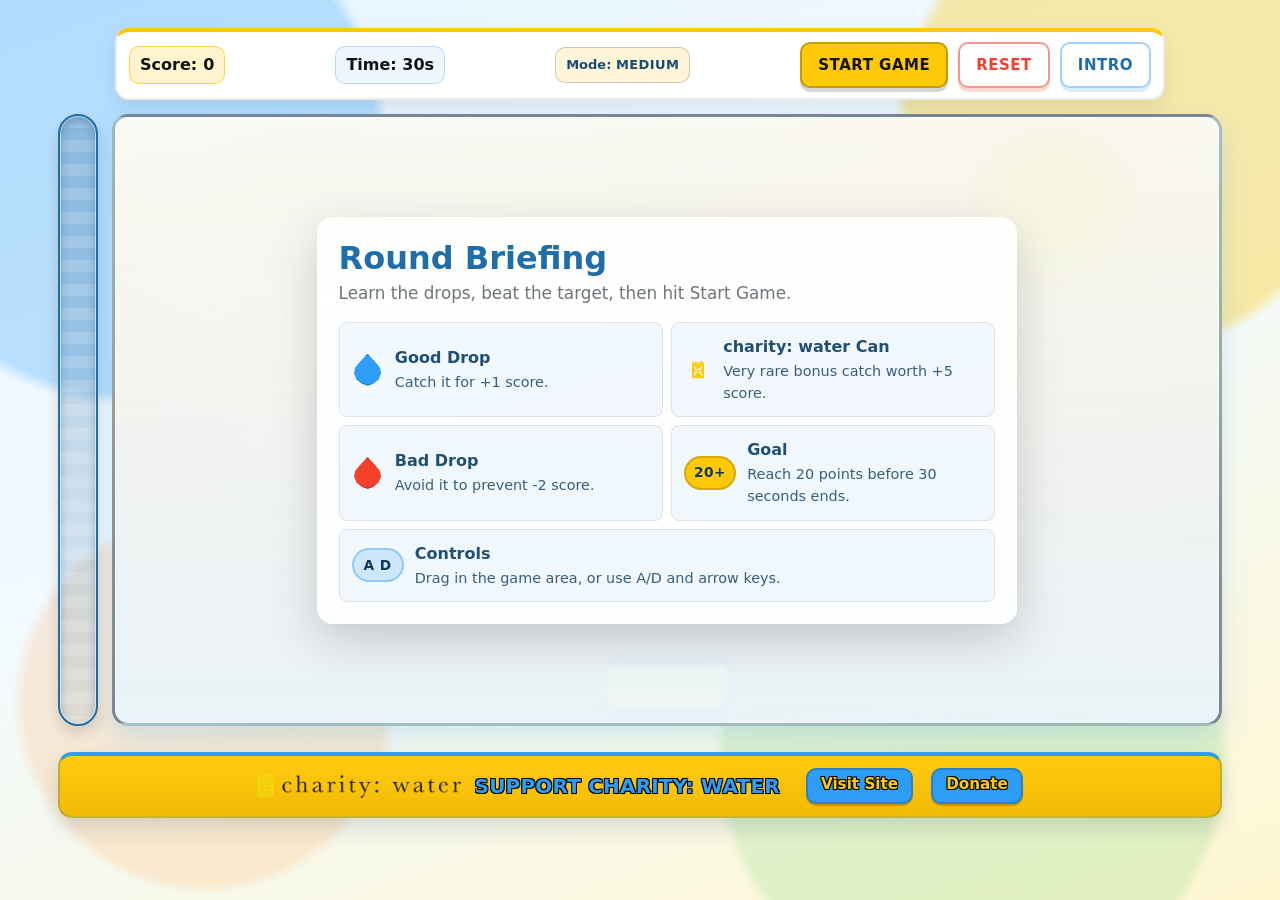
==== commit 10abe624: "Refactor terrain options and remove frozen terrain mechanics (new)" ====
--- a/game.html
+++ b/game.html
@@ -43,179 +43,76 @@
           <div class="card border-0 shadow-lg intro-card">
             <div class="card-body p-3 p-md-4">
 
-              <div id="briefing-step-one" class="briefing-step" aria-hidden="false">
-                <h2 class="h3 fw-bold mb-1 intro-title">Round Briefing</h2>
+              <h2 class="h3 fw-bold mb-1 intro-title">Round Briefing</h2>
 
-                <p class="text-secondary mb-3">Please look on the rules, then tap Next to view specific good and bad
-                  drops based on the terrain.</p>
+              <p class="text-secondary mb-3">Learn the drops, beat the target, then hit Start Game.</p>
 
-                <div class="row g-2">
+              <div class="row g-2">
 
-                  <div class="col-12 col-md-6">
-                    <div class="d-flex align-items-center gap-2 rounded-3 border p-2 intro-legend-item">
-                      <span class="legend-drop legend-drop-good" aria-hidden="true"></span>
-                      <div class="d-grid intro-copy">
-                        <strong>Good Drop</strong>
-                        <span>Catch it for +1 score.</span>
-                      </div>
-                    </div>
-                  </div>
-
-                  <div class="col-12 col-md-6">
-                    <div class="d-flex align-items-center gap-2 rounded-3 border p-2 intro-legend-item">
-                      <span class="legend-can" aria-hidden="true"></span>
-                      <div class="d-grid intro-copy">
-                        <strong>charity: water Can</strong>
-                        <span id="bonus-can-rule-text">Very rare bonus catch worth +5 score.</span>
-                      </div>
-                    </div>
-                  </div>
-
-                  <div class="col-12 col-md-6">
-                    <div class="d-flex align-items-center gap-2 rounded-3 border p-2 intro-legend-item">
-                      <span class="legend-drop legend-drop-bad" aria-hidden="true"></span>
-                      <div class="d-grid intro-copy">
-                        <strong>Bad Drop</strong>
-                        <span id="dirty-drop-rule-text">Avoid it to prevent -1 score.</span>
-                      </div>
-                    </div>
-                  </div>
-
-                  <div class="col-12 col-md-6">
-                    <div class="d-flex align-items-center gap-2 rounded-3 border p-2 intro-legend-item">
-                      <span id="round-goal-badge" class="badge rounded-pill intro-badge-goal"
-                        aria-hidden="true">20+</span>
-                      <div class="d-grid intro-copy">
-                        <strong>Goal</strong>
-                        <span id="round-goal-text">Reach 20 points before 30 seconds ends.</span>
-                      </div>
-                    </div>
-                  </div>
-
-                  <div class="col-12 col-md-6">
-                    <div class="d-flex align-items-center gap-2 rounded-3 border p-2 intro-legend-item">
-                      <span class="badge rounded-pill intro-badge-controls" aria-hidden="true">A D</span>
-                      <div class="d-grid intro-copy">
-                        <strong>Controls</strong>
-                        <span>Drag in the game area, or use A/D and arrow keys.</span>
-                      </div>
-                    </div>
-                  </div>
-
-                </div>
-
-                <div class="intro-step-actions">
-                  <button id="briefing-next-btn" type="button" class="btn btn-primary">Next: Terrain Drop Guide</button>
-                </div>
-              </div>
-
-              <div id="briefing-step-two" class="briefing-step d-none" aria-hidden="true">
-                <h2 class="h3 fw-bold mb-1 intro-title">Terrain Drop Guide</h2>
-
-                <p class="text-secondary mb-3">Review what each drop means for all terrains, then start the round.</p>
-
-                <div class="terrain-drop-guide" aria-live="polite">
-                  <h3 id="terrain-drop-guide-heading" class="terrain-drop-guide-title">Drop Guide by Terrain (Read
-                    Before Start)</h3>
-                  <div class="terrain-drop-guide-grid">
-                    <div class="terrain-drop-guide-item terrain-drop-guide-item--desert" data-terrain="desert">
-                      <strong>Desert</strong>
-                      <div class="terrain-guide-line">
-                        <span class="terrain-guide-label">Good</span>
-                        <span class="terrain-guide-icons" aria-hidden="true">
-                          <span class="terrain-drop-symbol terrain-drop-symbol--good"></span>
-                        </span>
-                        <span class="terrain-guide-copy">Rare clean drops.</span>
-                      </div>
-                      <div class="terrain-guide-line">
-                        <span class="terrain-guide-label">Bad</span>
-                        <span class="terrain-guide-icons" aria-hidden="true">
-                          <span class="terrain-drop-symbol terrain-drop-symbol--dirty"></span>
-                          <span class="terrain-drop-symbol terrain-drop-symbol--oil"></span>
-                          <span class="terrain-drop-symbol terrain-drop-symbol--bone"></span>
-                        </span>
-                        <span class="terrain-guide-copy">Dirty water, oil cans, and animal bone contamination.</span>
-                      </div>
-                    </div>
-                    <div class="terrain-drop-guide-item terrain-drop-guide-item--mountains" data-terrain="mountains">
-                      <strong>Mountains</strong>
-                      <div class="terrain-guide-line">
-                        <span class="terrain-guide-label">Good</span>
-                        <span class="terrain-guide-icons" aria-hidden="true">
-                          <span class="terrain-drop-symbol terrain-drop-symbol--good"></span>
-                        </span>
-                        <span class="terrain-guide-copy">Clean stream and rain drops.</span>
-                      </div>
-                      <div class="terrain-guide-line">
-                        <span class="terrain-guide-label">Bad</span>
-                        <span class="terrain-guide-icons" aria-hidden="true">
-                          <span class="terrain-drop-symbol terrain-drop-symbol--dirty"></span>
-                          <span class="terrain-drop-symbol terrain-drop-symbol--plastic"></span>
-                        </span>
-                        <span class="terrain-guide-copy">Muddy runoff and plastic trash contamination.</span>
-                      </div>
-                    </div>
-                    <div class="terrain-drop-guide-item terrain-drop-guide-item--frozen" data-terrain="frozen">
-                      <strong>Frozen Tundra</strong>
-                      <div class="terrain-guide-line">
-                        <span class="terrain-guide-label">Good</span>
-                        <span class="terrain-guide-icons" aria-hidden="true">
-                          <span class="terrain-drop-symbol terrain-drop-symbol--good"></span>
-                          <span class="terrain-drop-symbol terrain-drop-symbol--ice"></span>
-                        </span>
-                        <span class="terrain-guide-copy">Mostly frozen ice bits (collect 2 bits to score), with occasional regular good drops that score normally.</span>
-                      </div>
-                      <div class="terrain-guide-line">
-                        <span class="terrain-guide-label">Bad</span>
-                        <span class="terrain-guide-icons" aria-hidden="true">
-                          <span class="terrain-drop-symbol terrain-drop-symbol--diesel"></span>
-                        </span>
-                        <span class="terrain-guide-copy">Diesel contamination.</span>
-                      </div>
-                    </div>
-                    <div class="terrain-drop-guide-item terrain-drop-guide-item--rainforest" data-terrain="rainforest">
-                      <strong>Rainforest</strong>
-                      <div class="terrain-guide-line">
-                        <span class="terrain-guide-label">Good</span>
-                        <span class="terrain-guide-icons" aria-hidden="true">
-                          <span class="terrain-drop-symbol terrain-drop-symbol--rainforest-fast"></span>
-                        </span>
-                        <span class="terrain-guide-copy">Some clean rainfall drops fall fast as plants absorb water quickly, and they are similar in color to regular good drops.</span>
-                      </div>
-                      <div class="terrain-guide-line">
-                        <span class="terrain-guide-label">Bad</span>
-                        <span class="terrain-guide-icons" aria-hidden="true">
-                          <span class="terrain-drop-symbol terrain-drop-symbol--waste"></span>
-                          <span class="terrain-drop-symbol terrain-drop-symbol--carcass"></span>
-                        </span>
-                        <span class="terrain-guide-copy">Unsafe look-alike drops from animal waste and insect
-                          carcasses.</span>
-                      </div>
+                <div class="col-12 col-md-6">
+                  <div class="d-flex align-items-center gap-2 rounded-3 border p-2 intro-legend-item">
+                    <span class="legend-drop legend-drop-good" aria-hidden="true"></span>
+                    <div class="d-grid intro-copy">
+                      <strong>Good Drop</strong>
+                      <span>Catch it for +1 score.</span>
                     </div>
                   </div>
                 </div>
 
-                <div class="intro-step-actions">
-                  <button id="briefing-back-btn" type="button" class="btn btn-outline-secondary">Back</button>
-                  <span class="briefing-ready-note">Now click Start Game above to begin.</span>
+                <div class="col-12 col-md-6">
+                  <div class="d-flex align-items-center gap-2 rounded-3 border p-2 intro-legend-item">
+                    <span class="legend-can" aria-hidden="true"></span>
+                    <div class="d-grid intro-copy">
+                      <strong>charity: water Can</strong>
+                      <span id="bonus-can-rule-text">Very rare bonus catch worth +5 score.</span>
+                    </div>
+                  </div>
                 </div>
+
+                <div class="col-12 col-md-6">
+                  <div class="d-flex align-items-center gap-2 rounded-3 border p-2 intro-legend-item">
+                    <span class="legend-drop legend-drop-bad" aria-hidden="true"></span>
+                    <div class="d-grid intro-copy">
+                      <strong>Bad Drop</strong>
+                      <span id="dirty-drop-rule-text">Avoid it to prevent -1 score.</span>
+                    </div>
+                  </div>
+                </div>
+
+                <div class="col-12 col-md-6">
+                  <div class="d-flex align-items-center gap-2 rounded-3 border p-2 intro-legend-item">
+                    <span id="round-goal-badge" class="badge rounded-pill intro-badge-goal" aria-hidden="true">20+</span>
+                    <div class="d-grid intro-copy">
+                      <strong>Goal</strong>
+                      <span id="round-goal-text">Reach 20 points before 30 seconds ends.</span>
+                    </div>
+                  </div>
+                </div>
+
+                <div class="col-12 col-md-6">
+                  <div class="d-flex align-items-center gap-2 rounded-3 border p-2 intro-legend-item">
+                    <span class="badge rounded-pill intro-badge-controls" aria-hidden="true">A D</span>
+                    <div class="d-grid intro-copy">
+                      <strong>Controls</strong>
+                      <span>Drag in the game area, or use A/D and arrow keys.</span>
+                    </div>
+                  </div>
+                </div>
+
               </div>
             </div>
           </div>
         </div>
 
-        <div id="dirty-drop-notice" class="alert alert-danger alert-dismissible fade dirty-drop-notice d-none"
-          role="alert" aria-live="polite">
-          <strong>Bad drop caught.</strong> Hazards like dirty water, plastic trash, oil cans, and bones reduce your
-          score.
+        <div id="dirty-drop-notice" class="alert alert-danger alert-dismissible fade dirty-drop-notice d-none" role="alert" aria-live="polite">
+          <strong>Bad drop caught.</strong> Hazards like dirty water, plastic trash, oil cans, and bones reduce your score.
           <button id="dirty-drop-notice-close" type="button" class="btn-close" aria-label="Close warning"></button>
         </div>
 
-        <div id="milestone-message" class="game-message milestone-message" role="status" aria-live="polite"
-          aria-hidden="true"></div>
+        <div id="milestone-message" class="game-message milestone-message" role="status" aria-live="polite" aria-hidden="true"></div>
 
         <div id="bucket" aria-hidden="true"></div>
-
+        
       </div>
     </div>
 
@@ -227,7 +124,6 @@
         <div class="end-game-modal-header">
           <h2 id="end-game-title" class="end-game-modal-title">Game Over</h2>
         </div>
-
         <div class="end-game-modal-body">
           <p id="end-game-message" class="end-game-message">Game completed</p>
           <p id="final-score-display" class="final-score-display">Final Score: 0</p>
@@ -236,7 +132,6 @@
             <span id="end-terrain-ack-text"></span>
           </div>
         </div>
-
         <div class="end-game-modal-footer">
           <button id="play-again-btn" class="end-game-btn btn-primary">Play Again</button>
           <a href="index.html" id="return-home-btn" class="end-game-btn btn-secondary">Return to Home</a>
@@ -249,12 +144,9 @@
         <img class="cw-footer-icon" src="img/cw_logo-horizontal.png" alt="charity: water logo">
         <span class="cw-link-label">Support charity: water</span>
       </div>
-
       <div class="cw-link-actions">
-        <a class="cw-link-btn" href="https://www.charitywater.org/" target="_blank" rel="noopener noreferrer">Visit
-          Site</a>
-        <a class="cw-link-btn" href="https://www.charitywater.org/donate" target="_blank"
-          rel="noopener noreferrer">Donate</a>
+        <a class="cw-link-btn" href="https://www.charitywater.org/" target="_blank" rel="noopener noreferrer">Visit Site</a>
+        <a class="cw-link-btn" href="https://www.charitywater.org/donate" target="_blank" rel="noopener noreferrer">Donate</a>
       </div>
     </footer>
 
--- a/styles.css
+++ b/styles.css
@@ -40,33 +40,64 @@
   --cw-paper: #ffffff;
   --cw-mist: #f2f8fd;
   --game-max-width: 100%;
-    body {
-      padding: 8px;
-    }
-
-    .intro-screen {
-      padding: 6px 6px 84px;
-    }
-
-    .intro-screen__panel {
-      border-radius: 14px;
-      border-top-width: 6px;
-      padding: 12px 10px 98px;
-      max-height: calc(100vh - 12px);
-    }
-
-    .intro-screen__theme-toggle {
-      top: 8px;
-      right: 8px;
-      min-height: 30px;
-      padding: 4px 8px;
-      font-size: 0.66rem;
-    }
-
-    .intro-screen__title {
-      font-size: clamp(1.15rem, 7vw, 1.65rem);
-      letter-spacing: 0.05rem;
-    }
+}
+
+body {
+  display: flex;
+  justify-content: center;
+  align-items: flex-start;
+  min-height: 100vh;
+  padding: 10px;
+  background:
+    radial-gradient(circle at 10% 16%, rgba(46, 157, 247, 0.28) 0 18%, transparent 19%),
+    radial-gradient(circle at 88% 14%, rgba(255, 201, 7, 0.34) 0 16%, transparent 17%),
+    radial-gradient(circle at 76% 84%, rgba(79, 203, 83, 0.16) 0 20%, transparent 21%),
+    radial-gradient(circle at 16% 78%, rgba(255, 144, 42, 0.16) 0 14%, transparent 15%),
+    linear-gradient(160deg, #e7f5ff 0%, #f2faff 46%, #fff7d1 100%);
+  color: var(--cw-ink);
+}
+
+.intro-screen {
+  position: fixed;
+  inset: 0;
+  z-index: 40;
+  display: grid;
+  place-items: center;
+  padding: 20px;
+  transition: opacity 0.28s ease, visibility 0.28s ease;
+}
+
+.intro-screen.hidden {
+  opacity: 0;
+  visibility: hidden;
+  pointer-events: none;
+}
+
+.intro-screen__backdrop {
+  position: absolute;
+  inset: 0;
+  overflow: hidden;
+  background: #2e9df7;
+}
+
+.intro-screen__backdrop::before,
+.intro-screen__backdrop::after {
+  content: none;
+}
+
+.intro-screen__backdrop::before {
+  content: none;
+}
+
+.intro-screen__backdrop::after {
+  content: none;
+}
+
+.intro-screen__panel {
+  position: relative;
+  width: min(1020px, 100%);
+  min-height: clamp(590px, 80vh, 730px);
+  border-radius: 28px;
   border: 2px solid rgba(26, 103, 161, 0.24);
   border-top: 8px solid var(--cw-yellow);
   background:
@@ -433,12 +464,12 @@
   --bs-btn-border-color: rgba(27, 93, 133, 0.5);
 }
 
-.intro-screen__terrain-btn[data-terrain="rainforest"] {
+.intro-screen__terrain-btn[data-terrain="grasslands"] {
   background:
-    linear-gradient(180deg, rgba(0, 0, 0, 0.3) 0%, rgba(0, 0, 0, 0.3) 100%),
-    linear-gradient(135deg, #1b5e20 0%, #0d3817 52%, #081810 100%);
+    linear-gradient(180deg, rgba(15, 59, 24, 0.38) 0%, rgba(15, 59, 24, 0.38) 100%),
+    linear-gradient(135deg, #6cab4f 0%, #4c8f3b 52%, #2f6729 100%);
   --bs-btn-color: #ffffff;
-  --bs-btn-border-color: rgba(10, 30, 15, 0.8);
+  --bs-btn-border-color: rgba(23, 78, 31, 0.56);
 }
 
 .intro-screen__difficulty-btn:hover {
@@ -1100,259 +1131,27 @@
   color: #1f6ea9;
 }
 
-.intro-step-actions {
-  margin-top: 12px;
-  display: flex;
-  align-items: center;
-  justify-content: space-between;
-  gap: 10px;
-}
-
-.briefing-ready-note {
-  color: #1f557c;
-  font-size: 0.9rem;
-  font-weight: 700;
-}
-
-.terrain-drop-guide {
-  margin: 0 0 12px;
-  padding: 12px;
-  border-radius: 12px;
-  border: 1px solid rgba(46, 157, 247, 0.24);
-  background: linear-gradient(180deg, rgba(242, 248, 253, 0.95) 0%, rgba(232, 242, 250, 0.9) 100%);
-}
-
-.terrain-drop-guide-title {
-  margin: 0 0 8px;
-  font-size: 1.08rem;
-  font-weight: 800;
-  letter-spacing: 0.2px;
-  color: #1f557c;
-}
-
-.terrain-drop-guide-grid {
-  display: grid;
-  grid-template-columns: 1fr 1fr;
-  gap: 8px;
-}
-
-.terrain-drop-guide-item {
-  display: grid;
-  gap: 2px;
-  padding: 8px 10px;
-  border-radius: 10px;
-  border: 1px solid rgba(46, 157, 247, 0.2);
-  background: rgba(255, 255, 255, 0.8);
-}
-
-.terrain-drop-guide-item strong {
-  font-size: 0.98rem;
-  font-weight: 800;
-  letter-spacing: 0.18px;
-}
-
-.terrain-drop-guide-item span {
-  font-size: 0.92rem;
-  line-height: 1.45;
-  color: #355b7a;
-}
-
-.terrain-guide-line {
-  display: grid;
-  grid-template-columns: auto auto 1fr;
-  align-items: center;
-  gap: 7px;
-  margin-top: 2px;
-}
-
-.terrain-guide-label {
-  font-size: 0.88rem;
-  font-weight: 800;
-  color: #204b6a;
-  min-width: 40px;
-}
-
-.terrain-guide-icons {
-  display: flex;
-  align-items: center;
-  gap: 5px;
-}
-
-.terrain-guide-copy {
-  font-size: 0.9rem;
-  line-height: 1.42;
-  color: #355b7a;
-}
-
-.terrain-drop-symbol-row {
-  display: flex;
-  gap: 7px;
-  margin: 2px 0 1px;
-}
-
-.terrain-drop-symbol {
-  width: 16px;
-  height: 16px;
-  border-radius: 6px;
-  border: 1.5px solid rgba(26, 67, 104, 0.55);
-  background: #2E9DF7;
-  box-shadow: inset 0 0 0 1px rgba(255, 255, 255, 0.48);
-}
-
-.terrain-drop-symbol--good,
-.terrain-drop-symbol--dirty {
-  border-radius: 50% 50% 60% 60%;
-  clip-path: polygon(50% 0%, 73% 24%, 89% 44%, 92% 61%, 84% 80%, 67% 94%, 50% 100%, 33% 94%, 16% 80%, 8% 61%, 11% 44%, 27% 24%);
-}
-
-.terrain-drop-symbol--good {
-  background: #2E9DF7;
-}
-
-.terrain-drop-symbol--dirty {
-  background: #F5402C;
-  border-color: #6d1c16;
-}
-
-.terrain-drop-symbol--oil {
-  background: linear-gradient(180deg, #5d7184 0%, #31414f 100%);
-  border-color: #1f2b35;
-}
-
-.terrain-drop-symbol--bone {
-  background: linear-gradient(180deg, #f6eac9 0%, #dfc187 100%);
-  border-color: #8f774f;
-}
-
-.terrain-drop-symbol--plastic {
-  background: linear-gradient(180deg, #d8ecf8 0%, #9ac9e2 100%);
-  border-color: #2f688e;
-}
-
-.terrain-drop-symbol--ice {
-  background: linear-gradient(135deg, #e8f4ff 0%, #80deea 55%, #26c6da 100%);
-  border-color: #198aa0;
-}
-
-.terrain-drop-symbol--diesel {
-  background: linear-gradient(180deg, #2a2a2a 0%, #1a1a1a 60%, #0f0f0f 100%);
-  border-color: #070707;
-}
-
-.terrain-drop-symbol--rainforest-fast {
-  background: linear-gradient(180deg, #9fd9ff 0%, #4fb5ff 52%, #2E9DF7 100%);
-  border-color: #1d6fae;
-}
-
-.terrain-drop-symbol--waste {
-  background: linear-gradient(180deg, #86d9ef 0%, #53bea8 52%, #2f8f7a 100%);
-  border-color: #2f766a;
-}
-
-.terrain-drop-symbol--carcass {
-  background: linear-gradient(180deg, #8fdff0 0%, #5cbfba 54%, #3a938a 100%);
-  border-color: #2b756f;
-}
-
-.terrain-drop-guide-item--desert strong {
-  color: #9a5a1f;
-}
-
-.terrain-drop-guide-item--mountains strong {
-  color: #4a5f70;
-}
-
-.terrain-drop-guide-item--frozen strong {
-  color: #0f6f85;
-}
-
-.terrain-drop-guide-item--rainforest strong {
-  color: #225f2d;
-}
-
 .intro-terrain-note {
   display: grid;
-  gap: 8px;
-  padding: 14px 16px;
-  border-radius: 12px;
-  border: 2px solid rgba(255, 144, 42, 0.45);
-  border-left: 6px solid var(--cw-orange);
+  gap: 4px;
+  padding: 10px 12px;
+  border-radius: 10px;
+  border: 1px solid rgba(255, 144, 42, 0.45);
+  border-left: 5px solid var(--cw-orange);
   background: linear-gradient(180deg, rgba(255, 248, 233, 0.98) 0%, rgba(255, 241, 208, 0.95) 100%);
 }
 
 .intro-terrain-note strong {
   color: #8c4b11;
-  font-size: 1.15rem;
+  font-size: 1.02rem;
   text-transform: uppercase;
   letter-spacing: 0.5px;
-  font-weight: 700;
 }
 
 .intro-terrain-note span {
   color: #6a4620;
-  font-size: 1.02rem;
-  line-height: 1.5;
-}
-
-/* Terrain-specific end-game acknowledgement styling */
-.intro-terrain-note[data-terrain="mountains"] {
-  border-color: rgba(90, 109, 132, 0.5);
-  border-left-color: #5a6d84;
-  background: linear-gradient(180deg, rgba(230, 240, 248, 0.96) 0%, rgba(216, 232, 244, 0.94) 100%);
-}
-
-.intro-terrain-note[data-terrain="mountains"] strong {
-  color: #3a4d5c;
-  font-size: 1.35rem;
-}
-
-.intro-terrain-note[data-terrain="mountains"] span {
-  color: #4a5f70;
-  font-size: 1.1rem;
-  line-height: 1.6;
-}
-
-.intro-terrain-note[data-terrain="frozen"] {
-  border-color: rgba(0, 172, 193, 0.4);
-  border-left-color: #0097a7;
-  background: linear-gradient(180deg, rgba(224, 242, 254, 0.97) 0%, rgba(179, 229, 252, 0.95) 100%);
-}
-
-.intro-terrain-note[data-terrain="frozen"] strong {
-  color: #00695c;
-  font-size: 1.35rem;
-}
-
-.intro-terrain-note[data-terrain="frozen"] span {
-  color: #004d73;
-  font-size: 1.1rem;
-  line-height: 1.6;
-}
-
-.intro-terrain-note[data-terrain="rainforest"] {
-  border-color: rgba(46, 125, 50, 0.45);
-  border-left-color: #2e7d32;
-  background: linear-gradient(180deg, rgba(234, 246, 236, 0.96) 0%, rgba(212, 236, 214, 0.95) 100%);
-}
-
-.intro-terrain-note[data-terrain="rainforest"] strong {
-  color: #1f5d29;
-  font-size: 1.35rem;
-}
-
-.intro-terrain-note[data-terrain="rainforest"] span {
-  color: #2c5c36;
-  font-size: 1.1rem;
-  line-height: 1.6;
-}
-
-.intro-terrain-note[data-terrain="desert"] strong {
-  font-size: 1.35rem;
-}
-
-.intro-terrain-note[data-terrain="desert"] span {
-  font-size: 1.1rem;
-  line-height: 1.6;
+  font-size: 0.95rem;
+  line-height: 1.45;
 }
 
 .intro-legend-item {
@@ -1607,65 +1406,40 @@
 
 @media (max-width: 640px) {}
 
-body {
-  padding: 8px;
-}
-
-.intro-screen {
-  padding: 6px 6px 84px;
-}
-
-.intro-screen__panel {
-  border-radius: 14px;
-  border-top-width: 6px;
-  padding: 12px 10px 98px;
-  max-height: calc(100vh - 12px);
-}
-
-.intro-screen__theme-toggle {
-  top: 8px;
-  right: 8px;
-  min-height: 30px;
-  padding: 4px 8px;
-  font-size: 0.66rem;
-}
-
-.intro-screen__title {
-  font-size: clamp(1.15rem, 7vw, 1.65rem);
-  letter-spacing: 0.05rem;
-}
-
-/* Reduce drop and symbol sizes for mobile */
-.water-drop,
-.frozen-ice-bit {
-  width: 32px !important;
-  height: 32px !important;
-  border-width: 2px !important;
-}
-
-.bonus-can-drop,
-.oil-can-drop,
-.animal-bone-drop,
-.plastic-trash-drop,
-.diesel-drop {
-  width: 34px !important;
-  height: 34px !important;
-  border-width: 1.5px !important;
-  border-radius: 7px !important;
-}
-
-.terrain-drop-symbol {
-  width: 13px !important;
-  height: 13px !important;
-}
-
-.terrain-guide-label,
-.terrain-guide-copy {
-  font-size: 0.8rem !important;
-}
-
-.terrain-drop-guide-item strong {
-  font-size: 0.85rem !important;
+.score {
+  flex: 0 1 auto;
+  /* Don't grow, can shrink, auto basis */
+  min-height: 38px;
+  display: flex;
+  align-items: center;
+  font-size: clamp(16px, 1.2vw, 20px);
+  font-weight: bold;
+  background-color: rgba(255, 201, 7, 0.2);
+  border: 1px solid rgba(255, 201, 7, 0.7);
+  border-radius: 10px;
+  padding: 6px 10px;
+}
+
+#score {
+  margin-left: 6px;
+}
+
+.water-drop {
+  position: absolute;
+  width: 48px;
+  height: 48px;
+  background: #2E9DF7;
+  border: 3px solid #000000;
+  border-radius: 50% 50% 60% 60%;
+  clip-path: polygon(50% 0%, 73% 24%, 89% 44%, 92% 61%, 84% 80%, 67% 94%, 50% 100%, 33% 94%, 16% 80%, 8% 61%, 11% 44%, 27% 24%);
+  animation: dropFall linear forwards;
+  transform-origin: center;
+  cursor: default;
+  transition: transform 0.12s ease;
+  box-shadow:
+    inset 0 0 0 1px rgba(255, 255, 255, 0.55),
+    0 0 0 3px rgba(255, 255, 255, 0.7),
+    0 0 10px rgba(10, 79, 130, 0.32);
 }
 
 .water-drop:hover {
@@ -1735,88 +1509,6 @@
     0 0 0 3px rgba(255, 255, 255, 0.78),
     0 0 0 7px rgba(255, 201, 7, 0.35),
     0 0 14px rgba(132, 94, 4, 0.35);
-}
-
-.frozen-ice-bit {
-  width: 48px;
-  height: 48px;
-  background: linear-gradient(135deg, #e8f4ff 0%, #b3e5fc 25%, #80deea 50%, #4dd0e1 75%, #26c6da 100%);
-  border: 3px solid rgba(0, 172, 193, 0.8);
-  border-radius: 8px;
-  clip-path: polygon(20% 0%, 80% 0%, 100% 20%, 100% 80%, 80% 100%, 20% 100%, 0% 80%, 0% 20%);
-  box-shadow:
-    inset 0 0 8px rgba(255, 255, 255, 0.8),
-    0 0 0 3px rgba(0, 150, 170, 0.35),
-    0 0 16px rgba(0, 188, 212, 0.45),
-    0 0 24px rgba(0, 172, 193, 0.25);
-}
-
-.frozen-ice-bit:hover {
-  transform: scale(1.1);
-  box-shadow:
-    inset 0 0 12px rgba(255, 255, 255, 0.9),
-    0 0 0 3px rgba(0, 150, 170, 0.5),
-    0 0 20px rgba(0, 188, 212, 0.6),
-    0 0 28px rgba(0, 172, 193, 0.35);
-}
-
-.rainforest-fast-drop {
-  background: linear-gradient(180deg, #9fd9ff 0%, #4fb5ff 52%, #2E9DF7 100%);
-  border-color: #1d6fae;
-  box-shadow:
-    inset 0 0 0 1px rgba(255, 255, 255, 0.6),
-    0 0 0 3px rgba(255, 255, 255, 0.7),
-    0 0 0 6px rgba(46, 157, 247, 0.34),
-    0 0 14px rgba(19, 88, 145, 0.42);
-}
-
-.rainforest-waste-drop {
-  background:
-    url("data:image/svg+xml,%3Csvg xmlns='http://www.w3.org/2000/svg' viewBox='0 0 64 64'%3E%3Ccircle cx='24' cy='23' r='3.2' fill='%2379552a'/%3E%3Ccircle cx='37' cy='30' r='2.8' fill='%23664424'/%3E%3Ccircle cx='29' cy='39' r='3' fill='%23846534'/%3E%3C/svg%3E") center/82% no-repeat,
-    linear-gradient(180deg, #86d9ef 0%, #53bea8 52%, #2f8f7a 100%);
-  border-color: #2f766a;
-  box-shadow:
-    inset 0 0 0 1px rgba(255, 255, 255, 0.52),
-    0 0 0 3px rgba(255, 255, 255, 0.72),
-    0 0 0 6px rgba(73, 170, 150, 0.3),
-    0 0 12px rgba(69, 53, 35, 0.38);
-}
-
-.rainforest-carcass-drop {
-  background:
-    url("data:image/svg+xml,%3Csvg xmlns='http://www.w3.org/2000/svg' viewBox='0 0 64 64'%3E%3Cellipse cx='24' cy='25' rx='3.4' ry='2.2' fill='%2327382b'/%3E%3Cellipse cx='38' cy='35' rx='3.2' ry='2.1' fill='%231f2c23'/%3E%3Cpath d='M22 23l-3-2M22 27l-3 2M40 33l3-2M40 37l3 2' stroke='%23333d35' stroke-width='1.5' stroke-linecap='round'/%3E%3C/svg%3E") center/84% no-repeat,
-    linear-gradient(180deg, #8fdff0 0%, #5cbfba 54%, #3a938a 100%);
-  border-color: #2b756f;
-  box-shadow:
-    inset 0 0 0 1px rgba(255, 255, 255, 0.5),
-    0 0 0 3px rgba(255, 255, 255, 0.72),
-    0 0 0 6px rgba(63, 150, 143, 0.28),
-    0 0 12px rgba(34, 55, 49, 0.42);
-}
-
-.diesel-drop {
-  width: 50px;
-  height: 50px;
-  clip-path: none;
-  border-radius: 10px;
-  border: 2px solid #0a0a0a;
-  background:
-    url("data:image/svg+xml,%3Csvg xmlns='http://www.w3.org/2000/svg' viewBox='0 0 64 64'%3E%3Crect x='12' y='10' width='40' height='22' rx='6' fill='%231a1a1a'/%3E%3Crect x='16' y='14' width='32' height='6' rx='3' fill='%23262626'/%3E%3Crect x='20' y='22' width='24' height='28' rx='4' fill='%231f1f1f'/%3E%3Crect x='24' y='26' width='16' height='4' rx='2' fill='%23333333'/%3E%3Crect x='24' y='34' width='16' height='4' rx='2' fill='%23333333'/%3E%3Crect x='24' y='42' width='16' height='4' rx='2' fill='%23333333'/%3E%3Cpath d='M16 32l8 8 12-6-4 10 10 4' stroke='%23d2691e' stroke-width='2' stroke-linecap='round' stroke-linejoin='round' fill='none'/%3E%3C/svg%3E") center/82% no-repeat,
-    linear-gradient(180deg, #2a2a2a 0%, #1a1a1a 60%, #0f0f0f 100%);
-  box-shadow:
-    inset 0 0 0 1px rgba(255, 255, 255, 0.15),
-    0 0 0 3px rgba(255, 255, 255, 0.65),
-    0 0 0 6px rgba(26, 26, 26, 0.5),
-    0 0 14px rgba(0, 0, 0, 0.6);
-}
-
-.diesel-drop:hover {
-  transform: scale(1.05);
-  box-shadow:
-    inset 0 0 0 1px rgba(255, 255, 255, 0.2),
-    0 0 0 3px rgba(255, 255, 255, 0.75),
-    0 0 0 6px rgba(26, 26, 26, 0.6),
-    0 0 16px rgba(0, 0, 0, 0.7);
 }
 
 #bucket {
@@ -1996,7 +1688,6 @@
     opacity: 0;
     transform: scale(0.9) translateY(-30px);
   }
-
   to {
     opacity: 1;
     transform: scale(1) translateY(0);
@@ -2123,19 +1814,6 @@
     padding: 1.35rem !important;
   }
 
-  .terrain-drop-guide-grid {
-    grid-template-columns: 1fr;
-  }
-
-  .intro-step-actions {
-    flex-direction: column;
-    align-items: stretch;
-  }
-
-  .briefing-ready-note {
-    text-align: center;
-  }
-
   .intro-title {
     font-size: 2rem;
   }
@@ -2171,11 +1849,10 @@
 }
 
 @media (max-width: 850px) {
-  .intro-screen, .intro-card, .intro-card .card-body {
-    max-height: 92vh;
-    overflow-y: auto !important;
-    -webkit-overflow-scrolling: touch;
-  }
+
+  .game-wrapper,
+  .title-row,
+  .game-area,
   #game-container {
     width: 100%;
   }
